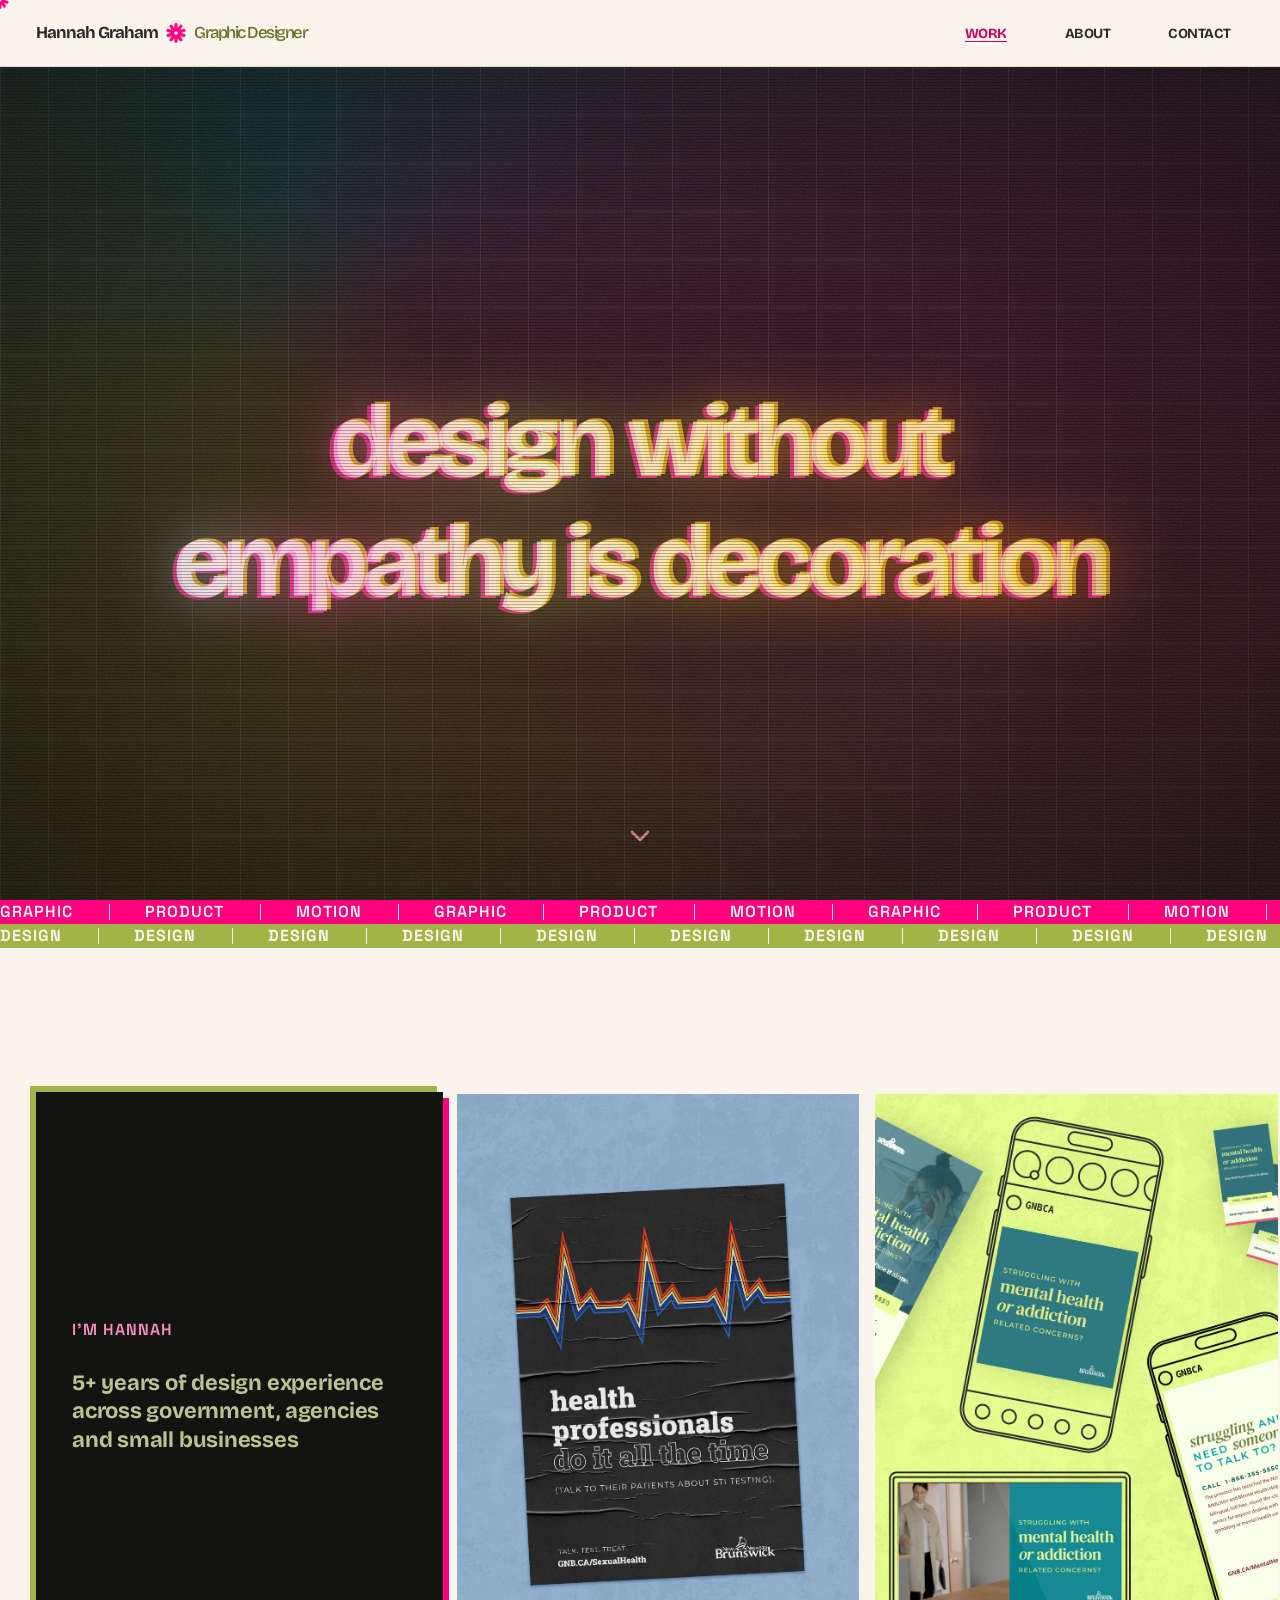
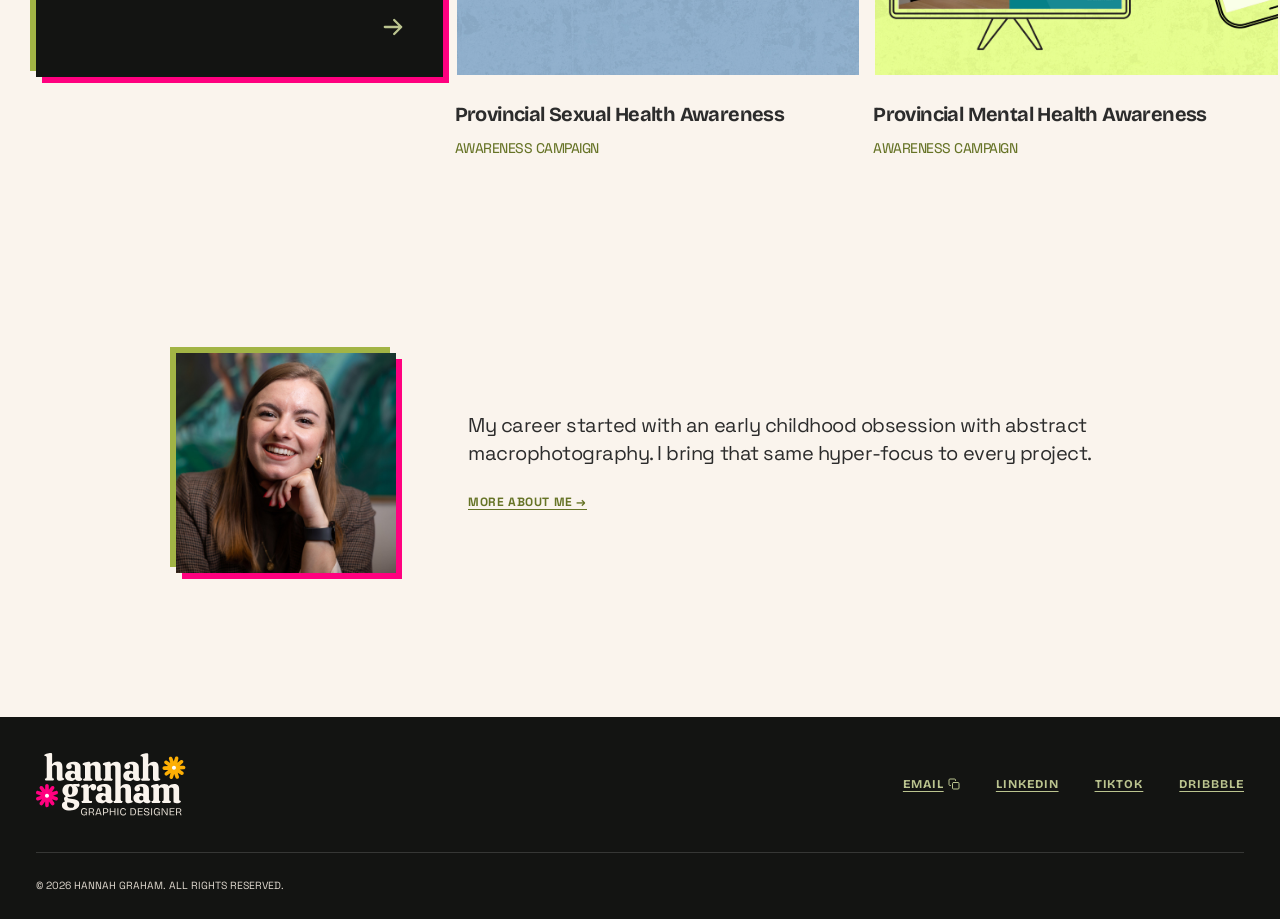
==== index.html @ 7c79a8e1 "Hero glow hover boost, holographic hero texture, About stat grid fills viewport Home hero heading gl" ====
<!DOCTYPE html>
<html lang="en">
<head>
  <meta charset="UTF-8">
  <meta name="viewport" content="width=device-width, initial-scale=1.0">

  <title>Hannah Graham | Graphic Designer</title>
  <meta name="description" content="Graphic designer with 5+ years of experience in government, agency, and small business work, now branching into UI/UX and product design.">

  <meta property="og:title" content="Hannah Graham | Graphic Designer">
  <meta property="og:description" content="Graphic designer with 5+ years of experience in government, agency, and small business work, now branching into UI/UX and product design.">
  <meta property="og:type" content="website">
  <meta property="og:image" content="/assets/global/socialsharing.jpg">
  <meta property="og:url" content="https://hannahgraham.ca/index.html">

  <link rel="icon" href="/assets/global/favicon-colour.png" media="(prefers-color-scheme: light)">
  <link rel="icon" href="/assets/global/favicon-white.png" media="(prefers-color-scheme: dark)">
  <link rel="apple-touch-icon" href="/assets/global/apple-touch-icon.png">

  <link rel="preconnect" href="https://fonts.googleapis.com">
  <link rel="preconnect" href="https://fonts.gstatic.com" crossorigin>
  <link href="https://fonts.googleapis.com/css2?family=Bricolage+Grotesque:opsz,wght@12..96,200..800&family=Space+Grotesk:wght@300..700&display=swap" rel="stylesheet">

  <link rel="stylesheet" href="/css/style.css?v=167">

  <!-- Google tag (gtag.js) -->
  <script async src="https://www.googletagmanager.com/gtag/js?id=G-DXP7KQ58ZQ"></script>
  <script>
    window.dataLayer = window.dataLayer || [];
    function gtag(){dataLayer.push(arguments);}
    gtag('js', new Date());
    gtag('config', 'G-DXP7KQ58ZQ');
  </script>
</head>
<body>

  <a class="skip-link" href="#main-content">Skip to content</a>

  <!-- Custom cursor -->
  <div id="cursor-flower" aria-hidden="true">
    <img src="/assets/global/flower-pink.svg" alt="">
  </div>
  <div id="cursor-context" aria-hidden="true"><span id="cursor-context__inner"></span></div>

  <!-- Header -->
  <header class="site-header">
    <div class="site-header__inner container">
      <a class="site-header__brand" href="/index.html">
        <strong>Hannah Graham</strong>
        <img src="/assets/global/flower-pink.svg" alt="" class="site-header__flower">
        <span>Graphic Designer</span>
      </a>

      <nav class="site-nav" aria-label="Primary">
        <ul class="site-nav__links">
          <li><a href="/index.html" class="is-current">Work</a></li>
          <li><a href="/pages/about.html">About</a></li>
          <li><a href="/pages/about.html#contact">Contact</a></li>
        </ul>
      </nav>

      <button class="hamburger" aria-label="Open menu" aria-expanded="false" aria-controls="mobile-nav">
        <img src="/assets/global/burger.svg" alt="">
      </button>
    </div>
  </header>

  <!-- Mobile nav -->
  <div id="mobile-nav" class="mobile-nav" aria-hidden="true">
    <div class="mobile-nav__backdrop"></div>
    <div class="mobile-nav__panel">
      <button class="mobile-nav__close" aria-label="Close menu">&times;</button>

      <div class="mobile-nav__brand">
        <a href="/index.html"><img src="/assets/global/logo-colour.svg" alt="Hannah Graham — Graphic Designer"></a>
      </div>

      <ul class="mobile-nav__links-top">
        <li><a href="/index.html" class="is-current">Work</a></li>
        <li><a href="/pages/about.html">About</a></li>
        <li><a href="/pages/about.html#contact">Contact</a></li>
      </ul>

      <ul class="mobile-nav__links-bottom">
        <li><button data-copy-email data-cursor-label="Copy email">Copy Email<svg class="icon-copy" viewBox="0 0 24 24" fill="none" stroke="currentColor" stroke-width="2" stroke-linecap="round" stroke-linejoin="round" aria-hidden="true"><rect x="9" y="9" width="13" height="13" rx="2"></rect><path d="M5 15H4a2 2 0 0 1-2-2V4a2 2 0 0 1 2-2h9a2 2 0 0 1 2 2v1"></path></svg></button></li>
        <li><a href="https://www.linkedin.com/in/hannahgraham-one/" target="_blank" rel="noopener">LinkedIn &rarr;</a></li>
        <li><a href="https://dribbble.com/hannahgraham" target="_blank" rel="noopener">Dribbble &rarr;</a></li>
      </ul>
    </div>
  </div>

  <main id="main-content">

    <!-- Hero -->
    <section class="home-hero bg-graph">
      <h1 class="home-hero__heading">
        <span class="home-hero__heading-text">design <br class="home-hero__break">without<br>empathy is <br class="home-hero__break">decoration</span>
        <span class="home-hero__heading-glow" aria-hidden="true">design <br class="home-hero__break">without<br>empathy is <br class="home-hero__break">decoration</span>
        <span class="home-hero__heading-glitch home-hero__heading-glitch--pink" aria-hidden="true">design <br class="home-hero__break">without<br>empathy is <br class="home-hero__break">decoration</span>
        <span class="home-hero__heading-glitch home-hero__heading-glitch--yellow" aria-hidden="true">design <br class="home-hero__break">without<br>empathy is <br class="home-hero__break">decoration</span>
      </h1>
      <span class="home-hero__scroll-cue" aria-hidden="true">
        <svg viewBox="0 0 24 24" fill="none" stroke="currentColor" stroke-width="2" stroke-linecap="round" stroke-linejoin="round"><path d="M6 9l6 6 6-6"></path></svg>
      </span>
      <div class="home-hero__scanlines" aria-hidden="true"></div>
    </section>

    <!-- Discipline marquee — JS duplicates each of these one-set tracks
         enough times to guarantee no gap at the loop point regardless of
         viewport width, see main.js. Two rows, opposite scroll direction:
         the top row cycles the other disciplines, the bottom row is a
         single repeating "Design" (bold), per feedback. -->
    <div class="marquee" aria-hidden="true">
      <div class="marquee__track">
        <span>Graphic</span><span>Product</span><span>Motion</span>
      </div>
    </div>
    <div class="marquee marquee--reverse marquee--bold" aria-hidden="true">
      <div class="marquee__track">
        <span>Design</span>
      </div>
    </div>

    <!-- Featured work -->
    <section class="project-scroller" aria-label="Featured work">
      <div class="project-scroller__track">
        <a class="intro-card" href="/pages/about.html" data-cursor-label="More about me">
          <div class="intro-card__top">
            <p class="intro-card__eyebrow">I&rsquo;m Hannah</p>
            <p class="intro-card__text">5+ years of design experience across government, agencies and small businesses</p>
          </div>
          <span class="intro-card__arrow" aria-hidden="true">
            <svg viewBox="0 0 24 24" fill="none" stroke="currentColor" stroke-width="2" stroke-linecap="round" stroke-linejoin="round"><path d="M5 12h14M13 6l6 6-6 6"></path></svg>
          </span>
        </a>

        <a class="project-card" href="/pages/sexual-health-campaign.html" data-cursor-label="View project">
          <img src="/assets/sexual-health-campaign/cover.jpg" alt="A weathered black poster reading 'health professionals do it all the time' with a heartbeat line graphic, on a blue background.">
          <div class="project-card__caption">
            <h3><span class="project-card__title--long">Provincial Sexual Health Awareness</span><span class="project-card__title--short">Sexual Health Awareness</span></h3>
            <p><span class="project-card__title--long">Awareness Campaign</span><span class="project-card__title--short">Campaign</span></p>
          </div>
        </a>

        <a class="project-card" href="/pages/mental-health-campaign.html" data-cursor-label="View project">
          <img src="/assets/mental-health-campaign/general.jpg" alt="Flat lay of the campaign's printed handouts, pamphlet and phone mockups on a bright green background.">
          <div class="project-card__caption">
            <h3><span class="project-card__title--long">Provincial Mental Health Awareness</span><span class="project-card__title--short">Mental Health Awareness</span></h3>
            <p><span class="project-card__title--long">Awareness Campaign</span><span class="project-card__title--short">Campaign</span></p>
          </div>
        </a>

        <a class="project-card" href="/pages/myhealthnb-launch.html" data-cursor-label="View project">
          <img src="/assets/myhealthnb-launch/tv-launch1.jpg" alt="TV mockup of the MyHealthNB launch film reading 'Putting health care in your hands', on a teal background.">
          <div class="project-card__caption">
            <h3>MyHealthNB Launch</h3>
            <p>Launch Campaign</p>
          </div>
        </a>

        <a class="project-card" href="/pages/breastfeeding-guide.html" data-cursor-label="View project">
          <img src="/assets/breastfeeding-guide/guide-cover.jpg" alt="Cover of the redesigned breastfeeding guide booklet on a light blue background.">
          <div class="project-card__caption">
            <h3>Breastfeeding Guide</h3>
            <p>Editorial</p>
          </div>
        </a>
      </div>
    </section>

    <!-- About teaser -->
    <section class="home-about-teaser">
      <div class="home-about-teaser__photo">
        <img src="/assets/headshot1.jpg" alt="Headshot of the designer, Hannah Graham. She is laughing, resting her chin on her hand, against a blurred green painted background.">
      </div>
      <div class="home-about-teaser__copy">
        <p>My career started with an early childhood obsession with abstract macrophotography. I bring that same hyper-focus to every project.</p>
        <a class="link-btn" href="/pages/about.html" data-cursor-label="Go to About">More about me &rarr;</a>
      </div>
    </section>

  </main>

  <!-- Footer -->
  <footer class="site-footer bg-graph">
    <div class="site-footer__top container">
      <a href="/index.html"><img class="site-footer__logo" src="/assets/global/logo-light.svg" alt="Hannah Graham — Graphic Designer"></a>
      <div class="site-footer__links">
        <button data-copy-email data-cursor-label="Copy email">Email<svg class="icon-copy" viewBox="0 0 24 24" fill="none" stroke="currentColor" stroke-width="2" stroke-linecap="round" stroke-linejoin="round" aria-hidden="true"><rect x="9" y="9" width="13" height="13" rx="2"></rect><path d="M5 15H4a2 2 0 0 1-2-2V4a2 2 0 0 1 2-2h9a2 2 0 0 1 2 2v1"></path></svg></button>
        <a href="https://www.linkedin.com/in/hannahgraham-one/" target="_blank" rel="noopener" data-cursor-label="Open link">LinkedIn</a>
        <a href="https://www.tiktok.com/@hannah.design" target="_blank" rel="noopener" data-cursor-label="Open link">TikTok</a>
        <a href="https://dribbble.com/hannahgraham" target="_blank" rel="noopener" data-cursor-label="Open link">Dribbble</a>
      </div>
    </div>
    <p class="site-footer__copy container">&copy; 2026 Hannah Graham. All Rights Reserved.</p>
  </footer>

  <!-- Lightbox — shared across all photo/carousel triggers -->
  <div id="lightbox" role="dialog" aria-modal="true" aria-label="Image preview" aria-hidden="true">
    <button id="lightbox__prev" aria-label="Previous image" hidden>
      <svg viewBox="0 0 24 24" fill="none" stroke="currentColor" stroke-width="2" stroke-linecap="round" stroke-linejoin="round" aria-hidden="true"><path d="M15 18l-6-6 6-6"></path></svg>
    </button>
    <button id="lightbox__close" aria-label="Close">&times;</button>
    <button id="lightbox__next" aria-label="Next image" hidden>
      <svg viewBox="0 0 24 24" fill="none" stroke="currentColor" stroke-width="2" stroke-linecap="round" stroke-linejoin="round" aria-hidden="true"><path d="M9 18l6-6-6-6"></path></svg>
    </button>
    <img id="lightbox__img" src="" alt="">
  </div>

  <script src="/js/main.js?v=27"></script>
</body>
</html>
---- css/style.css ----
/* ============================================================
   Hannah Graham Portfolio — Main Stylesheet
   Shared across all pages (index.html, /pages/*.html)

   Contents
   1.  TOKENS — colour, type, spacing
   2.  RESET & BASE
   3.  "THE GRAPH" — shared grid-pattern background
   4.  CUSTOM CURSOR — flower + context pop-up
   5.  BUTTONS
   6.  HEADER / NAVIGATION
   7.  FOOTER
   8.  ABOUT PAGE
   9.  PROJECT PAGE TEMPLATE
   10. LIGHTBOX
   11. HOME PAGE
   12. RESPONSIVE — mobile-first tablet/desktop overrides for everything
       above (cross-component; some components keep their own @media
       blocks colocated with their base rules instead — see 12's own
       intro comment for which is which)
   ============================================================ */

/* =====================================================
   1. TOKENS — colour, type, spacing
   ===================================================== */

:root {
  /* Primary */
  --color-green:        #A2B445;
  --color-green-light:  #BBC48F;
  --color-green-dark:   #667326;

  /* Secondary */
  --color-pink:         #FF007F;
  --color-pink-light:   #FD8EBD;
  --color-pink-dark:    #C90064;

  /* Tertiary */
  --color-yellow:       #FDAF04;
  --color-yellow-light: #E6C374;
  --color-blue:         #B5DFED;

  /* Neutral */
  --color-cream:  #FAF4ED;
  --color-sand:   #E0D9CF;
  --color-forest: #3F4D33;
  --color-dark:   #2C2C2C;
  --color-grid:   #131412; /* base for "the graph" pattern, see section 3 */

  /* Type */
  --font-heading: 'Bricolage Grotesque', sans-serif;
  --font-body:    'Space Grotesk', sans-serif;

  /* Spacing — 12px base unit, per STYLE.md. Defined in rem (not px) so
     spacing scales along with the user's root font-size/browser zoom,
     same reasoning as the rem-based type scale below. */
  --space-1:  0.75rem; /* 12px */
  --space-2:  1.5rem;  /* 24px */
  --space-3:  2.25rem; /* 36px */
  --space-4:  3rem;    /* 48px */
  --space-5:  3.75rem; /* 60px */
  --space-6:  4.5rem;  /* 72px */
  --space-7:  5.25rem; /* 84px */
  --space-8:  6rem;    /* 96px */
  --space-9:  6.75rem; /* 108px */
  --space-10: 7.5rem;  /* 120px */
  --space-11: 8.25rem; /* 132px */
  --space-12: 9rem;    /* 144px — extends past STYLE.md's documented 12-132px scale, added per explicit feedback */

  --max-width: 1200px; /* body content — reverted from 1500px per feedback (that value now only applies to header/footer, see --max-width-wide) */
  --max-width-wide: 1500px; /* header/footer only — see .site-header__inner/.site-footer__top/.site-footer__copy overrides below .container */
}

/* Single source of truth for horizontal alignment. Every section wraps its
   content in exactly ONE element with this class — never split max-width
   and padding across an outer/inner pair, or sections drift out of sync
   with each other at wide viewports. */
.container {
  max-width: var(--max-width);
  margin: 0 auto;
  padding-left: var(--space-2); /* 24px on mobile, per feedback — was 36px. Restored to 36px at tablet+ */
  padding-right: var(--space-2);
}
/* Header/footer opt into the wider cap — everything else using
   .container (body content sections) stays at the narrower default
   above, per feedback splitting the two. */
.site-header__inner,
.site-footer__top,
.site-footer__copy {
  max-width: var(--max-width-wide);
}

/* =====================================================
   2. RESET & BASE
   ===================================================== */

*, *::before, *::after {
  box-sizing: border-box;
  margin: 0;
  padding: 0;
}

html {
  scroll-behavior: smooth;
}

body {
  font-family: var(--font-body);
  background-color: var(--color-cream);
  color: var(--color-dark);
  cursor: none; /* replaced by custom cursor, see section 4 */
  overflow-x: hidden;
  line-height: 1.875; /* Body tier: 30px / 16px, per STYLE.md */
  letter-spacing: -0.03em; /* Body tier: -3%, per STYLE.md */
}

@media (hover: none) {
  /* Touch devices have no real pointer — restore the native cursor/tap targets */
  body { cursor: auto; }
}

a { text-decoration: none; color: inherit; }
img { display: block; max-width: 100%; }
ul { list-style: none; }
button { font: inherit; color: inherit; background: none; border: none; cursor: none; }

h1, h2, h3, h4 { font-family: var(--font-heading); font-weight: 700; line-height: 1.1; }

::selection {
  background-color: rgba(253, 142, 189, 0.3); /* --color-pink-light @ 30%, per STYLE.md — was 100%, made pink text illegible */
  color: var(--color-pink); /* regular pink, per feedback — reverted from the pink-dark pass applied to other light-background text elsewhere on the site */
}

/* Visible focus state for keyboard users — required regardless of the
   custom cursor hiding the native pointer (WCAG 2.1 AA) */
a:focus-visible,
button:focus-visible,
[tabindex]:focus-visible {
  outline: 2px solid var(--color-pink);
  outline-offset: 2px; /* per STYLE.md */
  border-radius: 2px;
}

/* Skip-to-content link — invisible until keyboard-focused, lets keyboard
   users jump past the repeated header/nav straight to <main> instead of
   tabbing through it on every page. */
.skip-link {
  position: absolute;
  top: var(--space-1);
  left: var(--space-1);
  z-index: 1000;
  padding: var(--space-1) var(--space-2);
  background: var(--color-dark);
  color: var(--color-cream);
  font-family: var(--font-body);
  font-size: 0.875rem;
  text-decoration: underline;
  transform: translateY(-150%);
  transition: transform 200ms ease-in-out;
}
.skip-link:focus {
  transform: translateY(0);
}

/* =====================================================
   3. "THE GRAPH" — shared grid-pattern background
   0.5px white stroke, 30px cells, 10% opacity, on --color-grid
   Used behind: hero, footer, About stat section
   ===================================================== */

.bg-graph {
  background-color: var(--color-grid);
  background-image:
    linear-gradient(rgba(255, 255, 255, 0.10) 0.5px, transparent 0.5px),
    linear-gradient(90deg, rgba(255, 255, 255, 0.10) 0.5px, transparent 0.5px);
  background-size: 30px 30px;
  color: var(--color-cream);
}

/* Primary background gradient. Rebuilt using a conic-gradient (per
   assets/css/style.css's .hero__headline, an earlier draft's smooth
   multi-color sweep) instead of layered radial ellipses — a conic
   gradient transitions continuously through every color stop by
   construction, which is what "blended/merging" actually needs; getting
   that from separate blurred blobs meant constant fighting over overlap
   and paint order. The layers live on a ::before (not directly on
   .bg-gradient-primary) so opacity/blur only affect the gradient, not
   the heading text sitting on top of it. */
.bg-gradient-primary {
  position: relative;
  background: var(--color-cream);
  overflow: hidden;
}
/* Two concerns were tangled onto one element before and that's what
   caused the hard line to come back at narrower widths: (1) the
   conic-gradient needs a FIXED height to keep its color-wheel geometry
   (and therefore which colors are visible) consistent across breakpoints
   — .about-hero's real height swings from ~133px (tablet) to ~262px
   (desktop), and conic angles are computed against whatever box they're
   painted on. But (2) the fade-to-transparent MASK has to complete
   before the box's real, breakpoint-correct edge, or overflow:hidden
   clips it mid-fade — a hard line. One fixed-height element can't
   satisfy both at once (at tablet/mobile widths the fixed height is
   taller than the real box, so the mask — sized against that same fixed
   height — hadn't finished fading by the time the real, shorter box
   clipped it). Splitting them across two elements fixes this: this
   outer .hero-gradient-layer div is sized to the REAL box (inset:0) and
   owns the mask + overflow:hidden, so the mask always completes exactly
   at the real edge, whatever that is at any given breakpoint. */
.hero-gradient-layer {
  position: absolute;
  inset: 0;
  overflow: hidden;
  opacity: 0.55;
  mask-image: radial-gradient(ellipse 70% 100% at 50% 0%, black 0%, black 50%, transparent 95%);
  -webkit-mask-image: radial-gradient(ellipse 70% 100% at 50% 0%, black 0%, black 50%, transparent 95%);
  pointer-events: none;
}
/* The inner layer owns the FIXED-height conic-gradient + blur — this is
   what keeps the color-wheel geometry (and therefore which colors show)
   consistent across breakpoints, cropped by the outer layer's
   overflow:hidden+mask above rather than needing to manage its own
   fade-out. */
.hero-gradient-layer::before {
  content: '';
  position: absolute;
  left: 0;
  right: 0;
  top: 0;
  height: clamp(220px, 20vw, 320px);
  /* Blur in vw (clamp()'d) so it scales with viewport size — a fixed px
     blur is proportionally much softer on a big screen than a small one,
     since the hero box scales with the viewport but a fixed radius
     doesn't (this was the bug behind "only visible on the big screen"). */
  filter: blur(clamp(90px, 9vw, 160px));
  /* Center sits at the top edge, so only the bottom half of the wheel is
     ever visible — but with the center at the TOP, increasing angle
     sweeps RIGHT→DOWN→LEFT (90deg=right, 180deg=bottom, 270deg=left), so
     "increasing angle" is actually right-to-left on screen. Stops below
     are written in the order the LEFT-EDGE-to-RIGHT-EDGE sweep needs,
     i.e. decreasing angle from 270deg down to 90deg: cyan (small) → pink
     (largest) → white/sand → yellow → green (small). Cyan isn't at the
     very left edge (270deg itself is green, cyan peaks at 258deg) —
     bookending an edge with cyan reads heavier/cooler; a small green
     edge instead keeps the light/airy feel. */
  background: conic-gradient(from 0deg at 50% 0%,
    #A2B445 90deg,
    #A2B445 100deg,
    #FDAF04 110deg,
    #FDAF04 125deg,
    #E0D9CF 140deg,
    #FF007F 150deg,
    #FF007F 235deg,
    #00E5FF 255deg,
    #00E5FF 265deg,
    #A2B445 270deg,
    #A2B445 290deg,
    #A2B445 360deg
  );
}
/* Light/cream tint over the whole gradient to mute/harmonize it — tried
   as an alternative to just lowering the gradient's own opacity, which
   risks re-flattening it toward invisible the way an earlier pass
   already did once. This keeps every color's relative position/
   visibility intact and instead lightens the whole palette as a group.
   Lives on .bg-gradient-primary directly (not inside .hero-gradient-layer)
   so it's a plain flat tint across the whole section, unaffected by the
   gradient layer's own opacity/mask. */
.bg-gradient-primary::after {
  content: '';
  position: absolute;
  inset: 0;
  background: var(--color-cream);
  opacity: 0.5;
  pointer-events: none;
}
.about-hero__heading {
  position: relative;
  z-index: 1;
}

/* =====================================================
   4. CUSTOM CURSOR — flower + context pop-up
   ===================================================== */

#cursor-flower {
  position: fixed;
  top: 0;
  left: 0;
  width: 18px; /* per STYLE.md */
  height: 18px;
  pointer-events: none;
  z-index: 9999;
  transform: translate(-50%, -50%);
  transition: width 0.15s ease, height 0.15s ease, opacity 0.15s ease;
}

#cursor-flower img {
  width: 100%;
  height: 100%;
  display: block;
  transition: transform 0.25s ease;
}

body.is-pressing #cursor-flower {
  width: 12px; /* per STYLE.md */
  height: 12px;
  opacity: 0.6;
}

/* Context pop-up: appears when hovering anything with [data-cursor-label].
   Position and entrance-animation are split across two elements on
   purpose — #cursor-context (outer) only ever gets a `translate` set by
   JS on every mousemove, with NO transition/animation of any kind, so it
   cannot ever visibly travel/slide to catch up with the cursor. The pop
   entrance lives entirely on the inner span, which has no position of
   its own — that way the two can never interfere with each other. */
#cursor-context {
  position: fixed;
  top: 0;
  left: 0;
  z-index: 9998;
  pointer-events: none;
  opacity: 0; /* instant show/hide, not transitioned */
}
#cursor-context.is-visible {
  opacity: 1;
}

#cursor-context__inner {
  display: block;
  max-width: 230px;
  width: max-content;
  background: var(--color-dark);
  color: var(--color-cream);
  font-family: var(--font-body);
  font-size: 0.7rem;
  font-weight: 700;
  letter-spacing: 0.04em;
  line-height: 1.3;
  padding: 0.5rem 0.8rem;
  border-radius: 12px;
  box-shadow:
    -3px -3px 0 0 rgba(162, 180, 69, 0.9),
     3px  3px 0 0 rgba(255, 0, 127, 0.9);
  transform-origin: center;
  scale: 0.7; /* pops out from the center on show */
  transition: scale 0.12s ease-out;
}
#cursor-context.is-visible #cursor-context__inner {
  scale: 1;
}

/* Custom text-highlight effect (used inline within copy, e.g. hero headline) */
.text-highlight {
  background-color: rgba(253, 142, 189, 0.3); /* --color-pink-light @ 30% */
  color: var(--color-pink); /* regular pink, per feedback — reverted from the pink-dark pass applied to other light-background text elsewhere on the site */
  padding: 0 0.15em;
}

/* =====================================================
   5. BUTTONS
   ===================================================== */

.btn {
  font-family: var(--font-body);
  font-weight: 500; /* Medium, per STYLE.md */
  font-size: 0.75rem; /* 12px — lowered to match .link-btn, per feedback; STYLE.md still says 16px, hold off updating until confirmed */
  letter-spacing: 0.05em; /* 5%, per STYLE.md */
  text-align: center;
  text-transform: uppercase;
  padding: var(--space-1) var(--space-3); /* 12px vertical / 36px horizontal, per STYLE.md */
  border: 1.5px solid; /* weight 1.5, per STYLE.md */
  border-radius: 0;
  display: inline-flex;
  align-items: center;
  justify-content: center;
  gap: 0.5em;
  cursor: none;
  user-select: none;
  transition: background 0.18s ease, color 0.18s ease, border-color 0.18s ease, box-shadow 0.18s ease;
}

/* Icon indicating what the button/link does — every button/link except
   header nav gets one, on the right/trailing side, per feedback. Sized
   in em so it tracks whatever text size it's placed next to (16px in a
   .btn, smaller in footer/mobile-nav links). */
.icon-copy {
  width: 1em;
  height: 1em;
  flex-shrink: 0;
  display: inline-block; /* atomic inline, so ancestor underlines (footer/mobile-nav links) don't draw across it */
}
/* Footer/mobile-nav links aren't flex (they rely on text-decoration:underline,
   which flex would break), so the icon needs manual spacing instead of a
   flex gap. */
.site-footer__links .icon-copy,
.mobile-nav__links-bottom .icon-copy {
  margin-left: 0.35em;
  vertical-align: -0.15em;
}

/* Per STYLE.md: default is outline-only (no fill), hover/clicked both fill
   solid green-light — a previous pass had this filled by default, citing
   a since-superseded reference image; STYLE.md is the current source of
   truth for this variant. */
.btn--green {
  border-color: var(--color-green-light); /* per STYLE.md */
  color: var(--color-forest);
  background: transparent;
}
.btn--green:hover {
  background: var(--color-green-light);
  border-color: var(--color-cream);
  color: var(--color-dark);
  box-shadow: 5px 5px 0 0 var(--color-green);
}
.btn--green:active {
  background: var(--color-green-light);
  border-color: var(--color-green);
  box-shadow: none;
}

/* "Light" variant for use on dark/olive backgrounds (e.g. CTA bars) —
   not in STYLE.md. Default state is its own (cream border/text, since
   .btn--green's forest/green-light default is nearly invisible on this
   dark bg — measured ~1.7:1 contrast), but hover/clicked match
   .btn--green exactly, per feedback. */
.btn--light {
  border-color: var(--color-green); /* per feedback */
  color: var(--color-cream);
  background: transparent;
}
.btn--light:hover {
  background: var(--color-green-light);
  border-color: var(--color-cream);
  color: var(--color-dark);
  box-shadow: 5px 5px 0 0 var(--color-green);
}
.btn--light:active {
  background: var(--color-green-light);
  border-color: var(--color-green);
  box-shadow: none;
}

/* Underlined link-style button, e.g. "MORE ABOUT ME →" / "DOWNLOAD RESUME →" */
.link-btn {
  font-family: var(--font-body);
  font-weight: 700;
  font-size: 0.75rem;
  letter-spacing: 0.05em; /* was 0.06em — matched to .btn's 5%, per feedback */
  text-transform: uppercase;
  color: var(--color-green-dark);
  text-decoration: underline;
  text-underline-offset: 3px;
  cursor: none;
}
/* default -> brighter -> darkest, per the "link button" reference image */
.link-btn:hover { color: var(--color-green); }
.link-btn:active { color: var(--color-forest); }

.link-btn--light {
  color: var(--color-cream);
}
.link-btn--light:hover { color: var(--color-sand); }
.link-btn--light:active { color: var(--color-yellow-light); }

/* --- 404 page: reuses .project-hero/.bg-gradient-primary as-is (same
   full-viewport-minus-header sizing, same left-aligned layout as every
   project page hero) so the footer lands exactly at the bottom of the
   first viewport with no page content after it, and only needs its own
   CTA spacing. --- */
.not-found__cta {
  display: inline-block;
  margin-top: var(--space-3);
}

/* =====================================================
   6. HEADER / NAVIGATION
   ===================================================== */

.site-header {
  position: sticky;
  top: 0;
  z-index: 100;
  background: var(--color-cream);
  border-bottom: 1px solid var(--color-sand);
}

.site-header__inner {
  display: flex;
  align-items: center;
  justify-content: space-between;
  padding-top: var(--space-2); /* equal padding on all 4 sides, matching the side margin at each breakpoint */
  padding-bottom: var(--space-2);
}

/* Mobile: icon forms its own column, vertically centered against the
   stacked name+tagline column beside it. Desktop reverts to a single
   inline row (natural DOM order) — see the 1024px override below. */
.site-header__brand {
  display: grid;
  grid-template-columns: auto 1fr;
  column-gap: 0.5rem;
}
.site-header__brand strong,
.site-header__brand span {
  font-family: var(--font-heading);
  font-size: 1.05rem;
  line-height: 1.1; /* was inheriting body's 1.875 — caused a big gap between the wrapped name/tagline rows on mobile */
  grid-column: 2;
}
.site-header__brand strong {
  grid-row: 1;
  font-weight: 700;
  letter-spacing: -0.0595em; /* -1px at 1.05rem, expressed as em so it scales with the element's own size */
  color: var(--color-dark);
}
.site-header__brand span {
  grid-row: 2;
  font-weight: 500;
  letter-spacing: -0.0893em; /* -1.5px at 1.05rem */
  color: var(--color-green-dark);
}
.site-header__flower {
  width: 20px;
  height: 20px;
  grid-column: 1;
  grid-row: 1 / 3;
  align-self: center;
}

.site-nav__links {
  display: flex;
  gap: 2rem;
}

.site-nav__links a {
  font-family: var(--font-heading);
  font-weight: 700;
  font-size: 0.875rem; /* 14px, per STYLE.md (confirmed smaller than the original 16px reference) */
  letter-spacing: -0.0357em; /* -0.5px at 14px */
  text-transform: uppercase;
  color: var(--color-dark);
  padding: 6px 12px; /* per STYLE.md Nav Links: 12px horizontal / 6px vertical */
  border-radius: 0; /* squared off, per STYLE.md Nav Links */
  border: 1px solid transparent;
  transition: border-color 0.18s ease, background 0.18s ease, color 0.18s ease;
}

.site-nav__links a:hover {
  border-color: var(--color-green); /* per feedback — no fill on hover, stroke is green not green-dark */
}

.site-nav__links a:active {
  background: rgba(162, 180, 69, 0.3); /* --color-green @ 30%, per reference */
  border-color: var(--color-green-dark);
}

.site-nav__links a.is-current {
  color: var(--color-pink-dark); /* dark variant on the light header background, per feedback */
  text-decoration: underline;
  text-underline-offset: 3px;
  border-color: transparent;
}

.hamburger {
  display: none;
  width: 44px;
  height: 44px;
  align-items: center;
  justify-content: center;
}
.hamburger img { width: 100%; height: 100%; }

/* --- Mobile nav panel --- */
.mobile-nav {
  position: fixed;
  inset: 0;
  z-index: 200;
  visibility: hidden;
  /* Without this, visibility:hidden applies instantly when .is-open is
     removed, hiding the panel before its slide-out transform transition
     ever gets to play — looked like a snap-closed instead of a slide
     back out. Delaying the hide by the same 0.3s as the panel's own
     transition lets the slide finish first; .is-open below zeroes the
     delay so opening still shows instantly. */
  transition: visibility 0s linear 0.3s;
}

.mobile-nav__backdrop {
  position: absolute;
  inset: 0;
  background: rgba(44, 44, 44, 0.2); /* --color-dark @ 20% */
  backdrop-filter: blur(6px);
  opacity: 0;
  transition: opacity 0.25s ease;
}

.mobile-nav__panel {
  position: absolute;
  top: 0;
  right: 0;
  height: 100%;
  width: min(68vw, 360px); /* was 85vw — reference image is 264px of a 390px frame, ~68% */
  background: var(--color-cream);
  padding: var(--space-3) var(--space-2);
  display: flex;
  flex-direction: column;
  transform: translateX(100%);
  transition: transform 0.3s ease;
}

.mobile-nav.is-open {
  visibility: visible;
  transition-delay: 0s; /* show instantly when opening — only closing delays */
}
.mobile-nav.is-open .mobile-nav__backdrop { opacity: 1; }
.mobile-nav.is-open .mobile-nav__panel { transform: translateX(0); }

.mobile-nav__close {
  align-self: flex-end;
  font-size: 1.8rem;
  line-height: 1;
  width: 40px;
  height: 40px;
}

.mobile-nav__brand {
  margin: var(--space-3) 0 var(--space-5);
}
.mobile-nav__brand a {
  display: block;
  margin-left: auto; /* right-aligned with the nav links, per feedback */
  width: max-content;
}
.mobile-nav__brand img {
  width: 160px;
  height: auto;
}

/* All three groups (logo, top links, bottom links) share the same right
   edge. */
.mobile-nav__links-top {
  display: flex;
  flex-direction: column;
  align-items: flex-end;
  gap: var(--space-2);
  margin-bottom: auto;
}
.mobile-nav__links-top a {
  font-family: var(--font-heading);
  font-weight: 700;
  font-size: 0.85rem;
  letter-spacing: -0.0368em; /* -0.5px at 0.85rem */
  text-transform: uppercase;
  color: var(--color-dark);
  text-align: right;
}
.mobile-nav__links-top a.is-current { color: var(--color-pink-dark); } /* dark variant on the light mobile-nav panel, per feedback */

.mobile-nav__links-bottom {
  display: flex;
  flex-direction: column;
  align-items: flex-end;
  gap: var(--space-2);
  padding-top: var(--space-3);
}
.mobile-nav__links-bottom a,
.mobile-nav__links-bottom button {
  font-family: var(--font-heading);
  font-weight: 700;
  font-size: 0.85rem; /* was 0.75rem — matches .mobile-nav__links-top, confirmed same size in the reference */
  letter-spacing: -0.0368em; /* -0.5px at 0.85rem */
  text-transform: uppercase;
  color: var(--color-dark);
  text-align: right;
}

/* =====================================================
   7. FOOTER
   ===================================================== */

.site-footer {
  padding: var(--space-3) 0 var(--space-2);
}

.site-footer__top {
  display: flex;
  flex-direction: column;
  align-items: flex-start;
  gap: var(--space-3);
  padding-bottom: var(--space-3);
}

.site-footer__logo {
  width: 150px;
  height: auto;
}

.site-footer__links {
  display: flex;
  flex-direction: column;
  gap: 0.9rem;
}

.site-footer__links a,
.site-footer__links button {
  font-family: var(--font-heading); /* switched to Bricolage, per feedback */
  font-weight: 700;
  font-size: 0.75rem; /* 12px — smaller than header nav's 14px, per feedback */
  letter-spacing: 0.08em;
  text-transform: uppercase;
  color: var(--color-green-light);
  text-decoration: underline;
  text-underline-offset: 3px;
  text-align: left;
}
.site-footer__links a:hover,
.site-footer__links button:hover { color: var(--color-pink-light); }

.site-footer__copy {
  position: relative;
  padding-top: var(--space-2);
  font-size: 0.65rem; /* smaller than Labels tier on purpose — fine-print copyright line, quieter than any real content label */
  letter-spacing: 0; /* matches the Labels-tier convention (was its own one-off 0.08em) — the smaller size alone is enough to read as quieter, per feedback */
  text-transform: uppercase;
  color: var(--color-sand);
}
/* Border can't respect padding on its own box (it follows the border-box
   edge), so it's drawn on a pseudo-element inset by the same left/right
   padding as the .container class — otherwise the line runs wider than
   the text content above and below it. */
.site-footer__copy::before {
  content: '';
  position: absolute;
  top: 0;
  left: var(--space-2); /* matches .container's mobile padding — restored to var(--space-3) at tablet+ */
  right: var(--space-2);
  border-top: 1px solid rgba(255, 255, 255, 0.15);
}

@media (min-width: 769px) {
  .site-footer__top {
    flex-direction: row;
    align-items: flex-start;
    justify-content: space-between;
    flex-wrap: wrap;
  }
  .site-footer__links {
    flex-direction: row;
    gap: var(--space-3);
  }
}

/* =====================================================
   8. ABOUT PAGE
   ===================================================== */

/* --- 8a. Hero band ---
   Top: --space-12 (144px), per feedback — space before the "I design
   with purpose..." heading itself, between it and the sticky header.
   No bottom padding — .about-intro right below it now owns that gap via
   its own padding-top (project-page section-spacing standard: the
   entering element owns the gap, generally via padding-top), instead of
   splitting ownership between this section's bottom padding and the
   next one's top padding. */
.about-hero {
  padding: var(--space-12) 0 0;
}

.about-hero__heading {
  font-size: 2rem;
  line-height: 1.15;
  letter-spacing: -0.0417em; /* Hero tier: -3px at 72px, expressed as em so it scales down (not fixed-tight) at mobile sizes */
  color: var(--color-dark);
}

.about-hero__heading .is-pink { color: var(--color-pink-dark); } /* dark variant on the light hero background, per feedback */
.about-hero__heading .is-green { color: var(--color-green-dark); }
.about-hero__heading .hero-break { display: none; }
.project-hero-break { display: none; } /* shown at desktop only, see media query — mobile wraps naturally */

/* --- 8b. Welcome / intro ---
   Mobile: photo + heading share a row, paragraphs run full-width below.
   Tablet/desktop: photo spans both rows, heading+paragraphs together
   beside it (see the grid-template-areas overrides in the responsive
   section). */
.about-intro {
  max-width: var(--max-width);
  margin: 0 auto;
  /* Top: --space-4 (48px), matching project pages' "grouped-top" tier —
     this section is a continuation of the hero's personal-intro topic
     (same relationship as a project-hero flowing into its cover-trio),
     not a fresh topic break, so it uses the smaller grouped value rather
     than a full --space-12 break. Bottom: --space-12 via margin (not
     padding) below, since the section AFTER this one (.about-stats) has
     its own dark background — margin doesn't paint, so this owns the
     exit without tinting the gap the wrong color. */
  padding: var(--space-4) var(--space-2) 0;
  margin-bottom: var(--space-12);
  display: grid;
  grid-template-columns: 110px 1fr;
  grid-template-areas:
    "photo heading"
    "text  text";
  column-gap: var(--space-2);
  row-gap: var(--space-3);
  align-items: start;
}

.about-intro__photo {
  grid-area: photo;
  position: relative;
  box-shadow:
    -6px -6px 0 0 var(--color-green),
     6px  6px 0 0 var(--color-pink);
}
.about-intro__photo img { width: 100%; height: auto; display: block; }

.about-intro__heading {
  grid-area: heading;
  align-self: center;
  font-size: 1.625rem; /* H4 tier: 26px, per STYLE.md — confirmed against about-desktop.jpg, not H2 */
  letter-spacing: -0.0192em; /* -0.5px at 26px, expressed as em per STYLE.md's H4 row */
}
/* Forced break after "Welcome," — mobile/tablet only, where the heading
   column is narrow enough that it wraps anyway; desktop has room to stay
   on one line so the break is hidden there. */
.about-intro__heading br { display: inline; }

.about-intro__copy {
  grid-area: text;
}
.about-intro__copy p + p { margin-top: var(--space-2); }

/* --- 8c. Stat grid (dark, "the graph" background) --- */
.about-stats {
  /* Not part of the topic-break gap — .about-intro's own margin-bottom
     above already owns that (144px). This is purely this dark band's own
     internal breathing room around its content — doubled to --space-8
     (96px) per feedback, so no longer matching .stat-feature's --space-4
     elsewhere. */
  padding: var(--space-8) 0;
  /* Fills the viewport like the site's other full-bleed dark sections
     (.project-hero/.home-hero/etc.) — per feedback, this band should
     expand to fill the screen, not the .cta-bar directly below it,
     which stays content-hugging. Same header-height subtraction
     technique as those sections (93px below 769px, 81px 769–1023px,
     67px at 1024px+ — see the shared media-query tiers). min-height
     (not height) so it can still grow past one viewport if the stat
     cards' own content ever needs more room than that. flex+center
     keeps the grid vertically centered in the extra space instead of
     hugging the top with a dead gap below it. */
  min-height: calc(100vh - 93px);
  min-height: calc(100dvh - 93px);
  display: flex;
  align-items: center;
}

.about-stats__grid {
  display: grid;
  grid-template-columns: 1fr 1fr;
  /* Column gap doubled per feedback (my first pass doubled the wrong
     axis) — the gutter between the left/right cards, not the row gap.
     --space-6 (72px) = --space-3 (36px) doubled. */
  gap: var(--space-5) var(--space-6);
}

.stat-card {
  border-left: 3px solid var(--stat-color, var(--color-green));
  padding-left: var(--space-2);
}
.stat-card h3 {
  /* Heading uses the LIGHT variant of the accent; the border strip keeps
     the strong/saturated version. Blue has no light variant — same value
     for both. */
  color: var(--stat-heading, var(--color-green-light));
  font-size: 1.3rem; /* 20.8px, sized down to match .cta-bar__label ("Any questions?"), per feedback */
  letter-spacing: -0.024em; /* -0.5px at 20.8px */
  margin-bottom: 0.5rem;
}
.stat-card p { font-size: 0.9rem; line-height: 1.6; }

.stat-card--green  { --stat-color: var(--color-green);  --stat-heading: var(--color-green-light); }
.stat-card--pink   { --stat-color: var(--color-pink);   --stat-heading: var(--color-pink-light); }
.stat-card--yellow { --stat-color: var(--color-yellow); --stat-heading: var(--color-yellow-light); }
.stat-card--blue   { --stat-color: var(--color-blue);   --stat-heading: var(--color-blue); }

/* --- 8d. CTA bar --- */
.cta-bar {
  background: var(--color-green-dark);
  color: var(--color-cream);
}
/* Opt-in: the second CTA bar (before the footer) follows a light section
   (.about-contact) and owns its own entrance via margin-top, matching
   .project-cta's identical margin-top:var(--space-12) pattern — margin,
   not padding, since this section has its own distinct background and
   margin doesn't paint, so the true page-background shows through the
   gap. Opt-in (not the base rule) because the FIRST cta-bar follows the
   already-dark .about-stats — applying the same margin there would drop
   a light-page-background stripe between two dark sections, which has no
   established precedent on this site and needs a design call, not an
   assumption; left alone for now. */
.cta-bar--owns-entrance { margin-top: var(--space-12); }
.cta-bar__inner {
  padding-top: var(--space-3);
  padding-bottom: var(--space-3);
  display: flex;
  flex-direction: column;
  align-items: flex-start;
  gap: var(--space-2);
}
.cta-bar__label {
  font-family: var(--font-heading);
  font-size: 1.3rem;
  font-weight: 700;
}
.cta-bar__actions {
  display: flex;
  align-items: center;
  gap: var(--space-3);
}

/* --- 8e. Outside of working --- */
.fun-facts {
  max-width: var(--max-width);
  margin: 0 auto;
  /* Top: --space-12 (144px) true topic break from the CTA bar above —
     light section entering after a colored one, so it safely owns the
     gap via its own padding-top (the default case, no color-bleed risk).
     Bottom: 0 — .about-contact right after this owns THAT gap instead
     (both light, so ownership is arbitrary; keeping one consistent owner
     — "the entering element" — throughout this page rather than mixing). */
  padding: var(--space-12) var(--space-2) 0;
}

.fun-facts__heading {
  font-size: 2.5rem; /* H2 tier: 40px, per STYLE.md */
  letter-spacing: -0.02em; /* -0.8px at 40px, per STYLE.md's H2 row */
  margin-bottom: var(--space-3);
}

.fun-facts__grid {
  display: grid;
  grid-template-columns: repeat(3, 1fr);
  gap: var(--space-3);
  margin-bottom: var(--space-5);
}

.fun-fact {
  display: flex;
  gap: 0.9rem;
  align-items: center;
}
.fun-fact img { width: 32px; height: 32px; flex-shrink: 0; }
.fun-fact__label {
  font-size: 0.875rem; /* Labels tier: 14px, per STYLE.md */
  font-weight: 440;
  letter-spacing: 0;
  line-height: 1.2;
  text-transform: uppercase;
  color: var(--color-green-dark);
  margin-bottom: 0.2rem;
}
.fun-fact__answer {
  font-size: 0.875rem; /* Body SM tier: 14px, per STYLE.md — closest match, not a named scale row */
  font-weight: 400;
  line-height: 1.4;
}

/* Mosaic layout — matches the reference mockups exactly per breakpoint,
   not a generic masonry algorithm. Mobile/tablet: 3 columns, 3 rows.
   Desktop: 6 columns, 2 rows (paris and blossoms each span the full
   height of one column; storr spans 2 columns AND both rows, forming a
   square exactly 4 unit-cells big; muffins/jump and lumineers/cafe each
   split their own column into two stacked squares).
   Every unit cell is a true square (aspect-ratio on the whole grid, evenly
   split across equal-fr tracks) so spanning cells come out exactly 2:1
   (or 2:2 for storr) in their spanning direction. min-width/min-height: 0
   on the images is required — grid items default to min-height:auto, so a
   tall source photo would otherwise force its row taller than the square
   track instead of being cropped by object-fit, which was causing the
   distorted/cropped-looking cells. */
.photo-strip {
  display: grid;
  gap: 0; /* flush on mobile, per feedback — restored at tablet+ */
  aspect-ratio: 1 / 1;
  /* Flush to the screen edges on mobile — cancels the parent .fun-facts
     padding. Reset back to inset at tablet+ (see media query below). */
  margin-left: calc(-1 * var(--space-2));
  margin-right: calc(-1 * var(--space-2));
  grid-template-columns: repeat(3, 1fr);
  grid-template-rows: repeat(3, 1fr);
  grid-template-areas:
    "muffins   jump      blossoms"
    "storr     storr     cafe"
    "lumineers paris     paris";
}

.photo-strip img {
  width: 100%;
  height: 100%;
  min-width: 0;
  min-height: 0;
  object-fit: cover;
  overflow: hidden;
  cursor: none;
}

.photo-strip__paris     { grid-area: blossoms; } /* swapped with blossoms, per feedback */
.photo-strip__muffins   { grid-area: muffins; }
.photo-strip__jump      { grid-area: jump; }
.photo-strip__storr     { grid-area: storr; }
.photo-strip__lumineers { grid-area: lumineers; }
.photo-strip__cafe      { grid-area: cafe; }
.photo-strip__blossoms  { grid-area: paris; } /* swapped with paris, per feedback */

/* --- 8f. Contact section --- */
.about-contact {
  max-width: var(--max-width);
  margin: 0 auto;
  /* Top: --space-12 (144px) true topic break from .fun-facts above (both
     light, entering element owns via padding-top, per the page's
     consistent ownership rule). Bottom stays --space-5 — the CTA bar
     right after this owns ITS OWN entrance via margin-top (below), so
     this bottom value is just this section's own internal floor, not
     part of that gap. */
  padding: var(--space-12) var(--space-2) var(--space-5);
  min-height: 62vh; /* slightly reduced on mobile so this section + the CTA bar below both fit in one screen; restored to 70vh at tablet+ */
  display: flex;
  flex-direction: column;
  justify-content: center;
}
.about-contact__eyebrow {
  font-size: 1rem; /* Eyebrow tier: 16px, per STYLE.md */
  font-weight: 600; /* Eyebrow tier: Space Grotesk Semibold, per STYLE.md */
  letter-spacing: 0.0625em; /* +1px at 16px, per STYLE.md's Eyebrow row */
  text-transform: uppercase;
  color: var(--color-forest);
  margin-bottom: var(--space-2);
}
.about-contact__heading {
  font-size: clamp(2rem, 7vw, 4.5rem);
  line-height: 1.1;
  margin-bottom: var(--space-3);
}
.about-contact__heading .is-email,
.about-contact__heading .is-linkedin {
  cursor: none;
  text-decoration: underline;
  text-underline-offset: 4px;
  transition: opacity 0.18s ease;
}
.about-contact__heading .is-email:hover,
.about-contact__heading .is-linkedin:hover {
  opacity: 0.85; /* -15%, keeps the same hue instead of swapping to the lighter token (too washed out to read) */
}
.about-contact__heading .is-email { color: var(--color-pink-dark); } /* dark variant on the light page background, per feedback */
.about-contact__heading .is-linkedin { color: var(--color-green-dark); }
.about-contact > p:last-child { font-size: 1rem; } /* Body tier: 16px, per STYLE.md */

/* =====================================================
   9. PROJECT PAGE TEMPLATE
   Shared across all individual project pages (sexual-health-campaign,
   mental-health-campaign, myhealthnb-launch, breastfeeding-guide) — built
   once here on sexual-health-campaign.html, meant to be copy-and-fill for
   the rest per CLAUDE.md's "share a common template" instruction. Generic
   class names on purpose, not page-specific ones.
   ===================================================== */

/* --- 9a. Eyebrow (section label) ---
   Reused for the hero's category label and each body section's
   OVERVIEW/OUTCOME/APPROACH-style label. The icon variant prepends the
   same pink flower mark used elsewhere on the site (header brand, cursor)
   — per the reference, OVERVIEW/OUTCOME/APPROACH get the icon but REAL
   WORLD CONDITIONS doesn't, so it's an opt-in modifier, not the default. */
.project-eyebrow {
  font-size: 1rem; /* Eyebrow tier: 16px, per STYLE.md */
  font-weight: 600;
  /* Inheriting body's 1.875 line-height gave this a lot of invisible
     leading above/below the glyphs (30px line box around 16px text) —
     that's what read as "not flush" against an adjacent image's hard
     edge, even though the box itself was already top-aligned. */
  line-height: 1.2;
  letter-spacing: 0.0625em; /* +1px at 16px */
  text-transform: uppercase;
  color: var(--color-green-dark);
  display: flex;
  align-items: center;
  gap: 0.5rem;
  margin-bottom: var(--space-2);
}
.project-eyebrow--icon::before {
  content: '';
  width: 18px;
  height: 18px;
  flex-shrink: 0;
  background: url('/assets/global/flower-pink.svg') center / contain no-repeat;
}

/* --- 9b. Hero --- */
.project-hero {
  /* Fills the viewport (100dvh, falling back to 100vh) and centers its
     content vertically via flex — content stays left-aligned since flex
     only affects the cross-axis position of the block, not its own
     text-align. Padding stays symmetric (not the usual "next section
     owns the gap" pattern) because the generous whitespace above/below
     the centered content already comes from the vh-vs-content-height
     difference; padding here is just a floor for short/landscape
     viewports where content nearly fills the box.
     Subtracts the sticky header's real rendered height (93px below
     1024px, 67px at 1024px+ — see .vertical-carousel for the same
     measurement) so the hero fills exactly the space visible on load,
     not the full screen height plus whatever the header covers. */
  min-height: calc(100vh - 93px);
  min-height: calc(100dvh - 93px);
  display: flex;
  flex-direction: column;
  justify-content: center;
  padding: var(--space-5) 0;
}
.project-hero__inner {
  position: relative;
  z-index: 1;
  /* .project-hero is display:flex (column), and .container's own
     margin:0 auto sets auto margins on the cross axis (left/right, in a
     column flex) — per the flexbox spec, auto cross-margins absorb
     align-items:stretch instead of letting the item stretch, so without
     an explicit width this shrank to whatever this page's OWN content
     needed (a shorter tools/meta list = a narrower box) instead of
     always filling up to .container's 1200px cap like every other use
     of .container on the site. Confirmed as the cause of
     breastfeeding-guide's hero reading narrower than the other project
     pages, per feedback — width:100% forces the intended fill-to-cap
     behavior regardless of this page's own content length. */
  width: 100%;
}
.project-hero__heading {
  /* Hero tier, per feedback — same scale as .about-hero__heading, not
     Heading 1. Base is mobile-sized; desktop override lives in the
     1024px+ media query alongside .about-hero__heading's. */
  font-size: 2rem;
  line-height: 1.15;
  letter-spacing: -0.0417em; /* Hero tier: -3px at 72px, expressed as em off the desktop size */
  color: var(--color-dark);
  margin-bottom: var(--space-2);
}
/* Optional second line for a two-part hero title (e.g. "Every Drop
   Counts:" / "A Breastfeeding Guide for You and Your Family") — sized in
   em off the parent heading's own font-size, so it scales at both
   breakpoints automatically instead of needing its own media query. */
.project-hero__heading-sub {
  display: block;
  font-size: 0.65em;
  margin-top: 0.2em;
}
.project-hero__tagline {
  font-size: 1.25rem; /* Body LG tier: 20px, per STYLE.md */
  line-height: 1.4;
  /* no max-width — should only wrap when the heading above it does, not independently */
}

/* --- 9c. Meta row (ROLE / COMPANY / TOOLS / YEAR) --- */
.project-meta {
  margin-top: var(--space-6);
  display: grid;
  grid-template-columns: 1fr;
  gap: var(--space-3);
}
.project-meta__item {
  padding-top: var(--space-1);
  border-top: 1px solid var(--color-sand);
}
.project-meta__item dt {
  font-size: 0.875rem; /* Labels tier: 14px */
  font-weight: 440;
  text-transform: uppercase;
  color: var(--color-dark);
  margin-bottom: 0.35rem;
}
.project-meta__item dd {
  font-size: 0.875rem;
  font-weight: 440;
  text-transform: uppercase;
  color: var(--color-green-dark);
}

/* --- 9d. Generic image gallery ---
   No object-fit/aspect-ratio cropping — every image here was sized
   intentionally, so it renders at its own natural aspect ratio, full
   image visible, per feedback. align-items:start stops grid's default
   stretch from forcing a shared row height (which would otherwise crop
   shorter/taller images against their neighbours). */
.project-gallery {
  display: grid;
  align-items: start;
  gap: var(--space-1);
  margin: var(--space-4) 0;
}
.project-gallery img {
  width: 100%;
  height: auto;
  display: block;
  cursor: none;
}
.project-gallery--pair { grid-template-columns: 1fr 1fr; }
.project-gallery--trio { grid-template-columns: 1fr; }
/* Opt-in exception to the "no object-fit" default above — this specific
   image (a screenshotted LinkedIn post) runs taller than its two trio
   siblings (print banner mockups), which threw its caption's baseline
   below theirs. Cropped to the siblings' own aspect ratio (2161:2701),
   trimming from the bottom (post's like/comment/repost bar) so the
   header and group photo stay intact. */
.project-gallery img.is-height-matched {
  aspect-ratio: 2161 / 2701;
  object-fit: cover;
  object-position: top;
}
/* The last gallery before a true section break (currently: digital ads,
   right before the closing CTA) needs its own trailing margin zeroed —
   the CTA's padding-top owns that gap instead, per the spacing standard
   on .project-section. Its margin-top stays at the normal 48px "keep
   together" rhythm — the bigger --space-12 gap belongs at the OUTER edges
   of this whole three-gallery group (before the first one, after the
   last one), not between the galleries themselves. See
   .project-gallery--first below for the entering side. */
.project-gallery--last { margin-bottom: 0; }

/* The first gallery in Approach's three-gallery group needs the full
   --space-12 gap above it (this is where the group visually starts,
   coming off the heading/list copy) instead of the default 48px — per
   feedback, the bigger gap belongs at the outer edges of the group only,
   with the 48px rhythm unchanged between the three galleries themselves. */
.project-gallery--first { margin-top: var(--space-12); }

/* Opt-in: cancels .container's side padding so the gallery runs edge to
   edge on mobile only, resetting to the normal inset at tablet+ — same
   breakout technique as .video-carousel__track, just scoped to mobile
   alone instead of mobile+tablet. */
.project-gallery--bleed-mobile {
  margin-left: calc(-1 * var(--space-2));
  margin-right: calc(-1 * var(--space-2));
}
@media (min-width: 769px) {
  .project-gallery--bleed-mobile { margin-left: 0; margin-right: 0; }
}

/* Cover gallery: mobile keeps the bespoke mosaic (posters full-width on
   top, socials+bus split below) — the "stay in one row" feedback was
   specifically for tablet/desktop, not mobile, per follow-up
   clarification. Row layout kicks in at 769px+ (see media query). */
.project-gallery--cover {
  /* No margin of its own — sits inside the .project-block wrapper, which
     owns the section-start gap via padding-top instead (see the spacing
     standard on .project-section). A margin here would add on top of
     that, not replace it. */
  margin: 0;
  grid-template-columns: 1fr 1fr;
  grid-template-areas:
    "posters posters"
    "bus socials";
}
.project-gallery--cover__socials { grid-area: socials; }
.project-gallery--cover__bus     { grid-area: bus; }
.project-gallery--cover__posters { grid-area: posters; }

/* --- 9e. Section wrapper (Overview / Outcome / Real World / Approach) --- */
.project-section {
  /* top/bottom only — this element also carries .container in markup,
     and a shorthand `padding: X 0` here would silently zero out
     .container's own left/right padding (later in the cascade wins),
     which is exactly what was pushing every eyebrow/heading flush to
     the viewport edge on mobile. */
  /*
     SECTION-SPACING STANDARD (project pages):
     Every true topic-to-topic break gets exactly --space-12 (144px), and
     that gap is owned by ONE side only — the entering section's own
     padding-top. The preceding element contributes 0 on its own bottom
     edge for this purpose. This is deliberate: padding never collapses
     the way adjacent margins do, so as long as exactly one side
     declares the real value and the other is 0, the total is always
     exactly 144px, never 144+something. Never split a section gap across
     both sides' padding, and never use margin for it — margin/padding
     boundaries stacking (or two independent margins colliding) is what
     produced the uneven 48/60/0 mix and the double-spacing bugs found
     this session (e.g. .project-gallery-band, the heading+paragraph
     margin-collapse bug).

     Content that belongs together *within* one topic (e.g. Approach's
     heading+list and its own supporting galleries) intentionally stays
     OFF this standard and uses the smaller, already-consistent 48px
     rhythm from .project-gallery's own margin instead — that's a
     separate, tighter tier by design, not an oversight.

     .project-block (below) is the equivalent for bare, non-.project-section
     wrappers (image-only blocks like the cover gallery and the Real
     World Conditions grid) that also mark a true section start. */
  padding-top: var(--space-12);
  padding-bottom: 0;
}

/* Two opt-in exceptions to the standard above, kept as generic modifiers
   rather than hardcoded to any one section name — .project-section--overview
   etc. are shared class names across every project page (per the reusable
   template), so a page-specific exception hardcoded to one of those names
   would silently leak onto every other page reusing it. Apply these only
   on the page/section that actually needs them. */
/* For a section whose own colour/texture would tint the entering gap if
   IT owned the standard padding-top (e.g. a section right before a dark
   or fixed-height block that can't take padding without the gap reading
   as "more of that block's colour" instead of empty space) — the PRECEDING
   section owns the gap instead, on its outgoing side. */
.project-section--owns-exit { padding-bottom: var(--space-12); }
/* For a section that reads as one group with the content directly above
   it (not a fresh topic) — uses the tighter 48px "keep together" rhythm
   on its entering side instead of the standard gap. */
.project-section--grouped-top { padding-top: var(--space-4); }

/* Section-start padding for bare (non-.project-section) content blocks —
   see the standard documented on .project-section above. */
.project-block {
  padding-top: var(--space-12);
}
/* Opt-in: cancels the standard gap for a .project-block that sits
   directly below a full-viewport hero (.project-hero, min-height:100vh)
   — the hero itself already fills the screen, so the extra 144px on top
   of that was compounding into a huge stretch of blank scrolling before
   any real content appeared. Scoped to specific instances rather than
   the shared .project-block default, which other pages still rely on. */
.project-block--flush-hero { padding-top: 0; }
.project-section__copy p + p {
  margin-top: var(--space-2);
}
.project-section__heading {
  font-size: 1.625rem; /* H4 tier: 26px — matches About's heading treatment for section titles */
  letter-spacing: -0.0192em;
  margin-bottom: var(--space-1); /* 12px, reduced from --space-2/24px per feedback (Approach's heading-to-body gap) */
}

/* Mobile/tablet only: the section's own intro paragraph(s) — direct
   children of .project-section__copy — sit indented ~48px past the
   container edge, while the eyebrow label and any heading stay flush at
   the edge, per the mobile reference. The child combinator (>) is
   deliberate: it's what keeps this from also indenting paragraphs nested
   deeper inside .project-outcome__stats, .project-quote, or
   .project-approach__list (their own descriptive <p> tags) — those
   should NOT get this indent at all, per feedback, since it broke their
   own internal number/heading/paragraph alignment. Cancelled at tablet+
   (769px) once the grid's own 220px eyebrow column provides the offset
   instead (see media query, selector kept identical there so specificity
   matches and the override actually wins). */
.project-section__copy > p:not(.project-eyebrow) {
  padding-left: 3rem; /* ~48px */
}
/* Exception: a paragraph immediately following the section's own heading
   (e.g. Approach's "Make them do a double take.") sits flush with that
   heading's left edge instead of getting the extra indent — the indent
   is only meant for copy that follows the eyebrow alone, with no heading
   in between (Overview/Outcome's intro paragraphs). Selector specificity
   matches the base rule above (2 class-level selectors + 1 type) so this
   correctly wins by source order rather than needing !important. */
.project-section__copy > .project-section__heading + p {
  padding-left: 0;
}
/* Body copy colour, per feedback — forest, not the inherited body
   default (--color-dark). Direct-child combinator (not a plain
   descendant selector) for the same reason as the padding-left rule
   above: .project-outcome__stats and .project-quote both nest deeper
   inside .project-section__copy and carry their own explicit colour
   treatment (stat text, quote text) — callouts/stats are excluded from
   this, per feedback, and this selector shape excludes them
   structurally rather than needing an override after the fact. */
.project-section__copy > p:not(.project-eyebrow) {
  color: var(--color-forest);
}

/* Real World Conditions: a dedicated 2-column x 2-row grid (not the
   shared eyebrow-column .project-section pattern — this section's layout
   is genuinely different, not a variant of it). Top-left is the copy,
   top-right is the winter-photo pair (itself split 50/50), bottom-left
   and bottom-right are the two colour-block bus images. One uniform gap
   in both directions — matching the winter-photo pair's own internal
   gap (--space-1/12px) so the whole 2x2 block, including the nested
   split, reads as a single consistent mosaic. Mobile stacks all four
   pieces in one column; the 2x2 arrangement only applies at tablet+. */
.realworld-grid {
  display: grid;
  grid-template-columns: 1fr;
  gap: var(--space-1);
  /* No margin of its own — same reasoning as .project-gallery--cover
     above: its .project-block wrapper owns the section-start gap. */
  margin: 0;
}
.realworld-grid__winter {
  margin: 0; /* cancel .project-gallery's own margin — the grid's own gap handles spacing here */
}
/* Tighter heading-to-paragraph gap than the shared .project-section__heading
   default (--space-2/24px) — this copy block needs to fit inside the row
   height set by the winter-photo pair beside it, per feedback. Scoped to
   this section only, not a global change to .project-section__heading. */
.realworld-grid__copy .project-section__heading {
  margin-bottom: var(--space-1);
}
/* Body copy colour, per feedback — same forest treatment and
   :not(.project-eyebrow) exclusion as .project-section__copy above (this
   grid doesn't use that wrapper class, so it needs its own copy of the
   rule); no stats/quote nest in here so no child-combinator is needed. */
.realworld-grid__copy p:not(.project-eyebrow) {
  color: var(--color-forest);
}
.realworld-grid__busfr,
.realworld-grid__busen {
  width: 100%;
  height: auto;
  display: block;
  cursor: none;
}

/* --- 9f. Outcome stats --- */
.project-outcome__stats {
  display: grid;
  grid-template-columns: 1fr;
  gap: var(--space-3);
  margin-top: var(--space-4); /* 48px, increased from --space-3/36px per feedback */
  /* Left-only (not centered) so this lines up with the indented copy
     paragraph above it on mobile/tablet, per feedback — reset at 769px+
     alongside the general paragraph indent, once the grid column split
     provides that offset instead. */
  margin-left: 3rem;
}
/* Side-by-side from 426px up — a deliberately custom breakpoint (not one
   of the site's standard mobile/tablet/desktop ones) per feedback,
   specific to this component. */
@media (min-width: 426px) {
  .project-outcome__stats {
    grid-template-columns: 1fr 1fr;
  }
}
/* Three-stat variant (mental-health-campaign's 14% / AA / EN-FR row) —
   stays single-column until the standard tablet+ breakpoint since three
   columns get cramped at the 426px point the two-stat variant uses. */
@media (min-width: 769px) {
  .project-outcome__stats--trio {
    grid-template-columns: 1fr 1fr 1fr;
  }
}
.project-outcome__stat {
  border-left: 3px solid var(--stat-color, var(--color-green));
  padding-left: var(--space-2);
}
.project-outcome__stat h3 {
  font-size: 2rem;
  letter-spacing: -0.02em;
  /* --stat-text-color lets a variant use a different shade for the text
     than the border (e.g. --olive below) — falls back to the border's
     own colour for variants that don't set it, so --green/--pink are
     unaffected. */
  color: var(--stat-text-color, var(--stat-color, var(--color-green)));
  margin-bottom: 0.25rem;
}
.project-outcome__stat p { font-size: 0.9rem; }
.project-outcome__stat--green { --stat-color: var(--color-green-dark); }
/* Border/shape stays --color-pink; text explicitly overridden to
   --color-pink-dark (better contrast on the light page background,
   per feedback — pink text specifically, borders/shapes untouched). */
.project-outcome__stat--pink  { --stat-color: var(--color-pink); --stat-text-color: var(--color-pink-dark); }
.project-outcome__stat--olive {
  --stat-color: var(--color-green);
  --stat-text-color: var(--color-forest);
}

/* --- 9g. Quote card ---
   Same offset-shadow language as .about-intro__photo (green top-left,
   pink bottom-right) rather than a new visual idea. */
.project-quote {
  background: var(--color-sand);
  padding: var(--space-3);
  margin-top: var(--space-5); /* 60px, increased from --space-4/48px per feedback */
  /* Left-only, matching .project-outcome__stats — lines up with the
     indented copy paragraph above it on mobile/tablet, per feedback.
     Reset at 769px+ alongside the same paragraph indent. */
  margin-left: 3rem;
  box-shadow:
    -6px -6px 0 0 var(--color-green),
     6px  6px 0 0 var(--color-pink);
}
.project-quote p {
  font-size: 1.25rem;
  line-height: 1.4;
  color: var(--color-dark);
}
.project-quote cite {
  display: block;
  margin-top: var(--space-1);
  font-style: normal;
  font-size: 0.875rem;
  color: var(--color-dark); /* per feedback */
}

/* --- 9h. Approach numbered list --- */
.project-approach__list {
  margin-top: var(--space-3);
}
.project-approach__list li {
  display: grid;
  grid-template-columns: 2.5rem 1fr;
  gap: var(--space-2);
  padding: var(--space-2) 0;
  border-bottom: 1px dashed var(--color-sand);
}
.project-approach__list li:first-child { padding-top: 0; }
.project-approach__number {
  font-size: 0.875rem;
  font-weight: 700;
  color: var(--color-pink-dark); /* dark variant on the light page background, per feedback */
}
.project-approach__list h3 {
  font-size: 1.3rem;
  letter-spacing: -0.024em;
  margin-bottom: 0.5rem;
}
.project-approach__list p { font-size: 1rem; line-height: 1.6; color: var(--color-forest); } /* body copy: 16px, per feedback — headings untouched */
.project-approach__list a {
  color: var(--color-green-dark);
  text-decoration: underline;
  text-underline-offset: 3px;
  cursor: none;
}
.project-approach__list a:hover { color: var(--color-green); }

/* --- 9i. Full-bleed sand band for the palette/pattern/working-file gallery --- */
.project-gallery-band {
  background: var(--color-sand);
  padding: var(--space-4) 0;
  margin: var(--space-4) 0;
}
.project-gallery-band .project-gallery { margin: 0; }
/* Same "outer edge of a group gets the standard gap, everything between
   stays at the tighter margin" pattern as .project-gallery--first/--last,
   for bands that open/close a sequence rather than sitting in the middle
   of one. margin (not padding) is what makes this safe on a band that
   has its own background colour — margin never paints, so it doesn't
   matter which side declares it, unlike the video-carousel's padding
   exception elsewhere on this page. */
.project-gallery-band--first { margin-top: var(--space-12); }
.project-gallery-band--last { margin-bottom: 0; }
.project-gallery__caption {
  margin-top: var(--space-1);
  font-size: 0.875rem; /* Labels tier: 14px */
  font-weight: 440;
  text-transform: uppercase;
  color: var(--color-dark);
}
/* .project-gallery's own margin-bottom (48px, from the base rule) was
   stacking with this caption's margin-top, pushing the caption far below
   the image instead of hugging it. Zero it whenever a caption directly
   follows, so the caption's own 12px margin-top is the only gap — self-
   maintaining wherever this image+caption pattern gets reused. */
.project-gallery:has(+ .project-gallery__caption) { margin-bottom: 0; }

/* --- 9i-2. Site-wide video UI ---
   Standard interaction pattern for every video on every project page:
   controls are hidden by default (ambient autoplay/loop reads cleaner
   without a permanently-visible seek bar) and only shown on hover, and a
   transient play/pause icon flashes centre-screen on every real state
   change. See main.js's generic .video-ui handler — it works on any
   wrapper with this class, so new videos opt in just by using this
   markup, no per-page JS needed. */
.video-ui {
  position: relative;
  cursor: none;
}
.video-ui__flash {
  position: absolute;
  top: 50%;
  left: 50%;
  transform: translate(-50%, -50%);
  width: 64px;
  height: 64px;
  border-radius: 50%;
  background: rgba(44, 44, 44, 0.55);
  color: var(--color-cream);
  display: flex;
  align-items: center;
  justify-content: center;
  opacity: 0;
  pointer-events: none;
  transition: opacity 0.4s ease;
}
.video-ui__flash.is-visible {
  opacity: 1;
  transition: opacity 0.1s ease;
}
.video-ui__flash svg { width: 28px; height: 28px; }
.video-ui__flash .icon-play { margin-left: 3px; } /* optically centre the triangle */

/* --- 9j. Video carousel ---
   Spans the full viewport height per feedback (100dvh — adjusts to
   whatever device it's rendered on, falling back to 100vh in browsers
   that don't support dvh). Slides sit side by side in
   .video-carousel__slides and the whole strip translates on navigation
   (300ms ease-in-out, the "larger movements" timing per STYLE.md's
   Animation Timing section — same class of transition as the mobile-nav
   slide-in), rather than swapping display:none, so the sliding motion is
   an actual animation instead of a hard cut.

   Layout is a grid (not flex) so the arrows/dots can be freely
   repositioned per breakpoint via grid-template-areas without touching
   DOM order: mobile stacks the track on top with prev/dots/next below it
   (full width for the video); desktop flanks the track with the arrows,
   dots centered underneath, matching the original two-arrow layout. */
.video-carousel {
  /* Matches .vertical-carousel exactly (see there for the full reasoning):
     min-height, not a hard height, on mobile — a fixed height plus the
     grid's 1fr track risked the same overflow/broken-layout failure mode
     there (1fr's content min-size winning over the intended shrink). Floor
     of viewport-minus-header, free to grow if content needs more; the
     .video-carousel__viewport padding-top/bottom below reserve the visible
     dark-grid space above/below the video content. Tablet+ keeps a hard
     height (see overrides below) since content comfortably fits either way.
     display:flex with DEFAULT align-items (stretch), not align-items:center
     — stretch sizes the single flex child (.video-carousel__viewport)
     structurally to fill/grow with the container. align-items:center
     instead relies on the child's height:100% resolving as a percentage,
     which needs the container's height to be "definite" — min-height alone
     never counts as definite per spec, so with center the child silently
     fell back to content-sizing and got mis-centered as a shorter box
     (confirmed via testing: broke the fixed-px padding math below).
     position:absolute;inset:0 on the child was tried too, but that makes
     the child unable to grow the min-height'd parent past its floor at
     all (out-of-flow elements don't contribute to containing-block sizing)
     — reintroducing the exact "tall content gets clipped" bug this min-
     height/growable approach exists to prevent. Stretch is the only one
     of the three that gets both properties right. */
  min-height: calc(100vh - 93px);
  min-height: calc(100dvh - 93px);
  padding: 0;
  display: flex;
  overflow: hidden;
}
.video-carousel__viewport {
  width: 100%;
  /* No explicit height — align-items:stretch (the flex default on the
     parent) only stretches a child whose own height is auto; setting a
     percentage here would override stretch and reintroduce the same
     indeterminate-percentage problem stretch exists to avoid. */
  display: grid;
  grid-template-columns: auto 1fr auto;
  /* Matches .vertical-carousel__viewport's pattern (breastfeeding-guide):
     track fills remaining space and centers within it (align-items:center
     on a 1fr row taller than the track's own content does this
     automatically); prev/dots/next hugs the bottom via padding-bottom
     instead of a fixed row-gap, so the gap between video and controls
     scales with viewport height instead of staying constant. */
  grid-template-rows: 1fr auto;
  grid-template-areas:
    "track track track"
    "prev  dots  next";
  padding-bottom: var(--space-4); /* 48px from the bottom edge of the section */
  align-items: center;
}
/* Mobile only — matches .vertical-carousel__viewport exactly: tablet+
   already has generous natural top space from the 1fr row, mobile needs
   an explicit reservation so the dark grid texture is visible above the
   video instead of it sitting flush under the header. 24px (--space-2) on
   both edges, not 48px — matches .container's own 24px mobile side
   padding, so the carousel reads as a consistent frame on all four sides
   instead of a heavier top/bottom than left/right. */
@media (max-width: 768px) {
  .video-carousel__viewport {
    padding-top: var(--space-2);
    padding-bottom: var(--space-2);
  }
}
.video-carousel__arrow {
  flex-shrink: 0;
  width: 32px;
  height: 32px;
  color: var(--color-green-light);
  cursor: none;
  transition: color 0.18s ease;
}
.video-carousel__arrow svg { width: 100%; height: 100%; }
.video-carousel__arrow:hover { color: var(--color-cream); }
.video-carousel__arrow--prev { grid-area: prev; }
.video-carousel__arrow--next { grid-area: next; }

.video-carousel__track {
  grid-area: track;
  min-width: 0;
  /* No height:100% here (or on .video-carousel__slides/__slide below) —
     that chain of percentage heights, each resolving against an
     ancestor whose own height depended on ITS content, was what kept
     forcing this row to stretch to the full grid-row size (836px) even
     after switching the row itself to "auto" and trying align-content —
     neither actually broke the cycle. Letting track/slides/slide size
     purely by their own content (the video + caption) is what finally
     makes the row height match its real content, so row-gap is the only
     space between the caption and the pagination below it. */
  overflow: hidden;
  /* Full-bleed on mobile/tablet, per feedback — the video should fill as
     much width (and therefore height, at its fixed aspect ratio) as
     possible, cancelling .container's side padding the same way
     .photo-strip breaks out on About. Reset at desktop, where the
     reference shows the video centered with room for the arrows either
     side, not edge-to-edge. */
  margin-left: calc(-1 * var(--space-2));
  margin-right: calc(-1 * var(--space-2));
}
.video-carousel__slides {
  display: flex;
  transition: transform 0.3s ease-in-out;
}
.video-carousel__slide {
  flex: 0 0 100%;
  min-width: 0;
  display: flex;
  flex-direction: column;
  align-items: center;
}
/* No object-fit crop — the video's own aspect ratio (4:5) is shown in
   full. max-height is a direct viewport-relative unit (not a percentage
   of an ancestor) so it stays robust regardless of how track/slide end
   up sized — mainly a safety cap; max-width:100% is what actually binds
   it in every viewport tested so far. */
.video-carousel__slide video {
  display: block;
  max-height: 70vh;
  max-height: 70dvh;
  max-width: 100%;
  width: auto;
  height: auto;
  background: var(--color-dark);
}
.video-carousel__caption {
  max-width: 340px;
  margin: var(--space-2) auto 0;
  /* Labels tier (14px/440/0), per STYLE.md — was its own one-off
     12px/0.02em combo, an accidental fork of the same caption pattern
     used everywhere else on project pages (.project-gallery figcaption
     etc.), simplified to match per feedback. */
  font-size: 0.875rem;
  font-weight: 440;
  letter-spacing: 0;
  text-transform: uppercase;
  color: var(--color-sand);
  text-align: left;
}

/* Dot pagination: filled = current slide, empty = the rest */
.video-carousel__dots {
  grid-area: dots;
  /* Vertically centered with the arrows (grid's shared align-items:center
     applies here by default) — per feedback, this takes priority over
     the tighter caption-gap the previous align-self:start version gave,
     since the arrows and dots share the same 32px-tall controls row and
     should read as one aligned row, not offset from each other. */
  display: flex;
  align-items: center;
  justify-content: center;
  gap: var(--space-1);
}
.video-carousel__dot {
  width: 8px;
  height: 8px;
  border-radius: 50%;
  border: 1.5px solid var(--color-green-light);
  background: transparent;
  cursor: none;
  padding: 0;
  transition: background 0.18s ease;
}
.video-carousel__dot.is-active {
  background: var(--color-green-light);
}

/* --- 9k. Closing project CTA --- */
.project-cta {
  /* border-top sits at this box's own top edge, painted BEFORE padding —
     so padding-top alone (the usual section-gap pattern) put the real
     gap between the line and the heading, leaving the line itself flush
     against the content above it with no visible space at all. margin-top
     pushes the line itself away from that content instead (collapses
     against the preceding element's own margin/padding-bottom:0), and
     defaults to the page's standard section-gap (--space-12) like every
     other true section break. Internal padding (line-to-heading,
     content-to-footer) is its own smaller, fixed tier regardless of page
     — --space-4 for both, not tied to the entrance gap. */
  margin-top: var(--space-12);
  padding-top: var(--space-4);
  padding-bottom: var(--space-4);
  position: relative;
  display: flex;
  align-items: center;
  justify-content: space-between;
  gap: var(--space-3);
}
/* Opt-in: pages where the CTA should read as grouped with the content
   right above it rather than a fresh section break — .project-cta is a
   shared class across every project page, so this has to be an opt-in
   modifier rather than a change to the base rule, or it'd silently
   change every other page reusing it (this is the same bleed bug
   .project-section--grouped-top was introduced to fix). Currently just
   sexual-health-campaign, per feedback ("feels huge, bring down to 48"). */
.project-cta--grouped-top { margin-top: var(--space-4); }
/* Border can't respect .container's own left/right padding on its own
   box (it follows the border-box edge, drawn outside the padding) — same
   issue and same fix as .site-footer__copy::before: draw the line on a
   pseudo-element inset by .container's own side padding instead, so it
   lines up with the content above/below it rather than running the full
   max-width box edge to edge. */
.project-cta::before {
  content: '';
  position: absolute;
  top: 0;
  left: var(--space-2);
  right: var(--space-2);
  border-top: 1px solid var(--color-sand);
}
.project-cta__text h2 {
  font-size: 2.5rem; /* H2 tier: 40px, per feedback — was too small at 2rem */
  letter-spacing: -0.02em;
  margin-bottom: var(--space-1);
}
.project-cta__text h3 {
  font-size: 1.625rem; /* H4 tier: 26px, per feedback ("H3 or H4") */
  letter-spacing: -0.0192em;
  font-weight: 700;
}
.project-cta__text .is-email,
.project-cta__text .is-linkedin {
  cursor: none;
  text-decoration: underline;
  text-underline-offset: 3px;
  transition: opacity 0.18s ease;
}
.project-cta__text .is-email:hover,
.project-cta__text .is-linkedin:hover { opacity: 0.85; }
.project-cta__text .is-email { color: var(--color-pink-dark); } /* dark variant on the light page background, per feedback */
.project-cta__text .is-linkedin { color: var(--color-green-dark); }

.project-cta__top {
  flex-shrink: 0;
  width: 56px;
  height: 56px;
  border-radius: 50%;
  background: var(--color-green-dark);
  color: var(--color-cream);
  display: flex;
  align-items: center;
  justify-content: center;
  cursor: none;
  transition: background 0.18s ease;
}
.project-cta__top svg { width: 24px; height: 24px; }
.project-cta__top:hover { background: var(--color-forest); }

/* --- 9l. Mental-health-campaign additions ---
   New, reusable-enough-to-share components introduced for this page —
   kept generic (not "mental-health-"-prefixed) per the template
   philosophy, in case a future project page wants the same shapes. */

/* Stat feature band: cover image + a callout stat, side by side on
   desktop, stat-card-first on mobile (source order already matches
   mobile — the grid areas just relocate the image on top at tablet+, no
   real DOM reordering needed). margin-top (not padding) owns the
   entrance gap since this section has its own sand background — same
   reasoning as .project-gallery-band--first. */
.stat-feature {
  background: var(--color-sand);
  margin-top: var(--space-12);
  padding: var(--space-4) 0;
  /* Mobile-only: top padding (the sand band's own space above the grid)
     matches the container's side margins (24px) instead of the section's
     uniform 48px — per feedback, reset at tablet+ below. */
  padding-top: var(--space-2);
}
.stat-feature__grid {
  display: grid;
  grid-template-columns: 1fr;
  grid-template-areas: "card" "image";
  gap: var(--space-1);
}
.stat-feature__image {
  grid-area: image;
  width: 100%;
  height: auto;
  display: block;
  cursor: none;
}
.stat-feature__card {
  grid-area: card;
  background: var(--color-cream);
  padding: var(--space-4);
  display: flex;
  flex-direction: column;
  justify-content: center;
}
.stat-feature__icon {
  width: 64px;
  height: 64px;
  border-radius: 50%;
  background: var(--color-green);
  color: var(--color-cream);
  display: flex;
  align-items: center;
  justify-content: center;
  margin-bottom: var(--space-2);
}
.stat-feature__icon svg { width: 28px; height: 28px; }
.stat-feature__headline {
  font-family: var(--font-heading);
  font-weight: 700;
  font-size: 1.625rem; /* H4 tier: 26px on mobile — bumped to H2/40px at tablet+ below */
  letter-spacing: -0.0192em;
  line-height: 1.25;
  color: var(--color-dark);
}
.stat-feature__headline .is-pink { color: var(--color-pink-dark); } /* dark variant on the light sand background, per feedback */
/* Locked line breaks — same technique as .project-hero-break: hidden
   (mobile wraps naturally at the smaller H4 size) until tablet+, where
   they're forced on so the headline always breaks "During the months /
   the campaign ran, / calls to the helpline / increased by 14%" exactly,
   regardless of how the natural wrap would otherwise fall at a given
   viewport width. */
.stat-feature__break { display: none; }
.stat-feature__body {
  /* Mobile-only: tighter heading-to-body gap (12px), reset at tablet+
     below — per feedback. */
  margin-top: var(--space-1);
}
@media (min-width: 769px) {
  .stat-feature__grid {
    grid-template-columns: 1fr 1fr;
    grid-template-areas: "image card";
    gap: var(--space-2);
  }
  .stat-feature { padding-top: var(--space-4); }
  .stat-feature__headline {
    font-size: 2.5rem; /* H2 tier: 40px, per feedback */
    letter-spacing: -0.02em;
    line-height: 1.15;
  }
  .stat-feature__break { display: block; }
  /* "increased by 14%" stays on one line at desktop, per feedback —
     mobile is left free to wrap since the narrower column makes that
     unavoidable at this font size. */
  .stat-feature__headline .is-pink { white-space: nowrap; }
  .stat-feature__body { margin-top: var(--space-2); }
}

/* Media pair: two videos, shown at once, no carousel/arrows needed since
   both are visible simultaneously (unlike the sexual-health-campaign
   carousel, which needed navigation for 4). No illustrated device-frame
   chrome and no colour-panel background either, per feedback — just the
   videos themselves filling the width side by side, same shape as
   .project-gallery--pair. margin-top owns the entrance gap, matching
   .project-gallery--first elsewhere on this page. */
.media-pair {
  display: grid;
  grid-template-columns: 1fr;
  gap: var(--space-1);
  margin-top: var(--space-12);
}
.media-pair__video {
  display: block;
  width: 100%;
  height: auto;
  /* Both tv-video.mp4 and social-story.mp4 are 1080x1350 (4:5) —
     reserves the correct box immediately instead of the browser's
     ~150px unloaded-video fallback, since these are preload="none" and
     don't fetch until scrolled into view (see main.js's lazy-play). */
  aspect-ratio: 4 / 5;
}
.media-pair__caption {
  margin-top: var(--space-1);
  font-size: 0.875rem; /* Labels tier: 14px */
  font-weight: 440;
  text-transform: uppercase;
  color: var(--color-dark);
}
@media (min-width: 769px) {
  .media-pair { grid-template-columns: 1fr 1fr; }
}

/* Masonry grid: digital ads on top, static square below it (same
   column), static story spanning both rows in a second, taller column —
   source order (ads, square, story) already matches the mobile stacking
   order, grid-template-areas just relocates them at tablet+. */
.masonry-grid {
  display: grid;
  grid-template-columns: 1fr;
  align-items: start;
  gap: var(--space-4);
}
.masonry-grid img {
  width: 100%;
  height: auto;
  display: block;
  cursor: none;
}
.masonry-grid figcaption {
  margin-top: var(--space-1);
  font-size: 0.875rem; /* Labels tier: 14px */
  font-weight: 440;
  text-transform: uppercase;
  color: var(--color-dark);
}
@media (min-width: 769px) {
  .masonry-grid {
    grid-template-columns: 1fr 1fr;
    grid-template-areas: "ads story" "square story";
    gap: var(--space-2);
  }
  .masonry-grid__ads { grid-area: ads; }
  .masonry-grid__square { grid-area: square; }
  .masonry-grid__story { grid-area: story; align-self: center; }
}

/* Generalizes per-image captions to any .project-gallery (trio or pair)
   whose children are <figure>+<figcaption> instead of bare <img> — same
   Labels-tier treatment as .masonry-grid figcaption, so any gallery on
   any project page can opt into individual captions for free. */
.project-gallery figcaption {
  margin-top: var(--space-1);
  font-size: 0.875rem; /* Labels tier: 14px */
  font-weight: 440;
  text-transform: uppercase;
  color: var(--color-dark);
}

/* --- 9m. MyHealthNB-launch additions ---
   Same "generic, reusable" philosophy as the mental-health-campaign
   additions above. */

/* Plain heading, no eyebrow/icon — used standalone above a gallery
   ("Supporting materials for the Launch", "Phase two") rather than as
   part of the eyebrow+copy .project-section pattern. */
.section-heading {
  font-family: var(--font-heading);
  font-weight: 700;
  font-size: 2.5rem; /* H2 tier: 40px */
  letter-spacing: -0.02em;
  color: var(--color-dark);
  margin-bottom: var(--space-2);
}
/* Cancels .project-gallery's own 48px margin-top when it directly
   follows a standalone heading (e.g. "Supporting materials for the
   Launch") — same collapsing-margin issue and fix as
   .project-gallery:has(+ .project-gallery__caption), just on the other
   side. Without this the two margins stacked to a much bigger gap than
   the heading's own 24px. */
.section-heading + .project-gallery { margin-top: 0; }

/* Single-video feature: the launch film itself, full-bleed dark/textured
   section, no carousel chrome since there's only one video (unlike
   sexual-health-campaign's 4-video carousel). Caption styling matches
   .video-carousel__caption's dark-bg treatment, except left-aligned as
   a block (not centred) — that video is a full-width horizontal film,
   not a narrow portrait clip, so a centred caption block sat well off
   from the video's own left edge instead of lining up with it.
   Symmetric internal padding, top and bottom, around the video+caption —
   this is independent of the EXTERNAL entering gap, which Overview owns
   via its own padding-bottom (.project-section--owns-exit) so it reads
   as cream space, not more dark box. */
.video-feature {
  padding: var(--space-4) 0;
}
/* Shrink-wraps to the video's own rendered width (the video is the
   widest child — the caption is a short one-liner) and centers that as
   a unit via margin auto, so the caption below stays left-aligned to
   the video's edge instead of the wider .container around it. Per
   feedback: video centered, caption left-aligned within the video's
   width, not the section's. */
.video-feature__media {
  width: fit-content;
  margin: 0 auto;
}
.video-feature__video {
  display: block;
  max-width: 100%;
  max-height: 70vh;
  max-height: 70dvh;
  width: auto;
  height: auto;
  margin: 0;
  background: var(--color-dark);
  /* app-launch-en.mp4 is 1920x1080 (16:9) — same collapse-prevention
     reasoning as .media-pair__video above. */
  aspect-ratio: 16 / 9;
}
.video-feature__caption {
  /* No max-width (unlike .video-carousel__caption) — the container itself
     gives this caption plenty of room to sit on one line instead of
     wrapping, per feedback. */
  margin: var(--space-2) 0 0;
  /* Labels tier (14px/440/0), per STYLE.md — see .video-carousel__caption's
     comment, same fork/fix. */
  font-size: 0.875rem;
  font-weight: 440;
  letter-spacing: 0;
  text-transform: uppercase;
  color: var(--color-sand);
  text-align: left;
}

/* Text + 2 images, 3 equal columns at tablet+ (the brand-statement quote
   sits in the first column instead of an image) — sand band, reuses
   .project-gallery-band's background/margin handling directly. */
.text-media-trio {
  display: grid;
  grid-template-columns: 1fr;
  align-items: center;
  gap: var(--space-3);
}
.text-media-trio__text {
  font-family: var(--font-heading);
  font-weight: 600;
  font-size: 1.625rem; /* H4 tier: 26px */
  letter-spacing: -0.0192em;
  line-height: 1.3;
  color: var(--color-dark);
}
.text-media-trio img {
  width: 100%;
  height: auto;
  display: block;
  cursor: none;
}
.text-media-trio figcaption {
  margin-top: var(--space-1);
  font-size: 0.875rem;
  font-weight: 440;
  text-transform: uppercase;
  color: var(--color-dark);
}
@media (min-width: 769px) {
  .text-media-trio { grid-template-columns: repeat(3, 1fr); }
}

/* "Phase two" band: heading, then a video (left) with a stack of three
   supporting stills (right). */
.phase-band__header {
  margin-bottom: var(--space-3);
}
.phase-two-grid {
  display: grid;
  grid-template-columns: 1fr;
  gap: var(--space-2);
}
.phase-two-grid__video {
  display: block;
  width: 100%;
  height: auto;
  /* Real dimensions (1920x1080) — reserves the correct box immediately
     instead of the browser's ~150px unloaded-video fallback, since this
     video is preload="none" and doesn't fetch until scrolled into view. */
  aspect-ratio: 16 / 9;
}
.phase-two-grid__stack {
  display: grid;
  grid-template-columns: 1fr;
  gap: var(--space-1);
}
.phase-two-grid__stack img {
  display: block;
  width: 100%;
  height: auto;
}
@media (min-width: 769px) {
  /* Per feedback: exact height match takes priority over a specific
     stack size — "whatever that means for the right row." A straight
     fr ratio (what earlier attempts used) only matches by coincidence
     at one exact container width; solved algebraically instead, which
     holds at any width.

     Given: the stack's own image ratio (1351:1081), its 2 internal
     gaps (--space-1 each), the gap between the two grid columns
     (--space-2), and the video's fixed 16:9 — there is exactly one
     stack width, as a function of the grid's total width, where a 16:9
     video filling the *remaining* space lands at precisely the stack's
     height with nothing left over. Solving
       stackWidth + columnGap + (stackHeight * 16/9) = totalWidth
     for stackWidth (where stackHeight = 3*(stackWidth/1.2498) +
     2*spaceUnit1) gives the calc() below. The video column is then
     just 1fr (whatever's left) — by construction, exactly the width
     its height needs. */
  .phase-two-grid {
    grid-template-columns: 1fr calc((100% - var(--space-1) * 32 / 9 - var(--space-2)) / 5.267);
  }
  /* No height override on the video needed — and deliberately none.
     An earlier pass tried height:100% (matching the row) here, which
     seemed to work but was actually a false positive from measuring
     before the video's metadata had loaded: once the video is fully
     loaded (readyState 4) its real 1920x1080 intrinsic size feeds into
     the grid's auto-row-height computation (a percentage height on a
     row that's still being computed can't resolve, so the browser falls
     back to the item's intrinsic size for that computation) — the row
     ballooned to 1080px and the video overflowed everything at every
     width once actually loaded. The video keeps the base width:100%/
     height:auto/aspect-ratio:16/9 rule instead — height is computed
     FROM width via the ratio, not from the row, so there's no
     percentage-height circularity to hit at all. This works by
     construction: the calc() above was solved specifically so that the
     video's column width, run through 16:9, lands at exactly the
     stack's own natural (also width-driven, also non-circular) height. */
}

/* Video dropped into a .project-gallery figure (e.g. the Pinterest ad,
   myhealthnb-launch) — same width:100%/height:auto treatment as
   .project-gallery img above, which only targets <img>. */
.project-gallery__video {
  display: block;
  width: 100%;
  height: auto;
  /* Real dimensions 1080x1352 (135:169) — updated when the Pinterest ad
     video was replaced with a new file (was 1000x1500/2:3 before).
     Reasoning otherwise unchanged from .phase-two-grid__video above:
     without this, the preload="none" video collapses to the browser's
     ~150px unloaded fallback height until it's scrolled into view and
     starts loading. */
  aspect-ratio: 135 / 169;
}

/* Reflection's closing statement reads larger than standard body copy —
   Body LG tier, per the reference. */
.reflection-statement {
  font-size: 1.25rem;
  line-height: 1.4;
}

/* --- 9n. Breastfeeding-guide additions --- */

/* Inline callout quote (e.g. "the user" + its description) — a lighter
   touch than .project-quote's sand card + offset shadow: just a bold
   label and a pink left-border, sitting directly in the section copy. */
.callout-quote__label {
  font-family: var(--font-heading);
  font-weight: 700;
  font-size: 1rem;
  margin-top: var(--space-3);
}
.callout-quote {
  border-left: 3px solid var(--color-pink);
  padding-left: var(--space-2);
  margin-top: var(--space-1);
}
.callout-quote p {
  font-size: 1rem;
}

/* True edge-to-edge image, no container/side padding at all — distinct
   from .project-gallery-band, which keeps a colour background behind an
   inset image. Here the image itself IS the full-bleed content. */
.full-bleed-image {
  display: block;
  width: 100%;
  height: auto;
  cursor: none;
  /* Standard entrance gap, owned here since the image itself has no
     wrapping section to put padding on — margin is safe regardless of
     which side owns it (it never paints), so this works the same way
     for both usages on this page (into guide-spine.jpg from Overview,
     and into open-toc-green.jpg from the carousel). */
  margin-top: var(--space-12);
}

/* Approach carousel: identical structure/behaviour to .video-carousel —
   arrows + dots + swipe, JS-driven translateX on a sliding track, same
   grid layout (track spans the top, arrows/dots share a row underneath)
   — just image+text slides instead of video. No scroll/wheel
   involvement (tried that, including a position:sticky hold — reverted,
   per feedback, to match the horizontal carousel exactly). No padding
   on the section itself — it's dark/graph-textured, so any padding here
   would just be more dark space, not a visible gap; the entrance gap is
   owned by Approach's own padding-bottom (.project-section--owns-exit)
   and the exit gap by the closing image's own margin-top
   (.full-bleed-image), same reasoning as everywhere else on this page. */
.vertical-carousel {
  /* Section reads as too tall at 100vh/100dvh since the sticky header eats
     into what's actually visible below it — subtract its real rendered
     height (93px below 769px, 81px 769–1023px, 67px at 1024px+, per the
     .site-header__inner/.site-header__brand overrides at each) so this
     section matches the space actually visible on load, not the full screen.
     min-height, not height, on mobile specifically — a hard height plus
     the grid's 1fr track caused a real overflow/broken-layout bug in
     Safari (the track's content min-size won out over the 1fr shrink,
     blowing the section out) once the 2-column content + full text got
     tall enough. min-height is a floor: section still fills the screen
     when content is short, but grows instead of clipping/breaking when it
     isn't. Tablet+ keeps a hard height (see overrides below) since the
     2-column layout there comfortably fits either way.
     display:flex with DEFAULT align-items (stretch), not align-items:center
     — see .video-carousel for the full reasoning: stretch structurally
     sizes the viewport child, while center+height:100% needs the
     container's height to be "definite" (min-height alone never counts),
     and position:absolute;inset:0 (also tried) can't grow a min-height'd
     parent past its floor at all since out-of-flow elements don't
     contribute to containing-block sizing. */
  min-height: calc(100vh - 93px);
  min-height: calc(100dvh - 93px);
  padding: 0;
  display: flex;
  overflow: hidden;
}
.vertical-carousel__viewport {
  width: 100%;
  /* No explicit height — see .video-carousel__viewport for why (stretch
     only stretches a child whose own height is auto). */
  display: grid;
  grid-template-columns: auto 1fr auto;
  grid-template-rows: 1fr auto; /* track fills remaining space and centers within it; prev/dots/next hugs the bottom */
  grid-template-areas:
    "track track track"
    "prev  dots  next";
  padding-bottom: var(--space-4); /* 48px from the bottom edge of the section, not from the content above it */
  align-items: center;
}
/* Mobile only: at tablet+ the 1fr row already leaves generous natural
   space above the content (the row is far taller than what the content
   needs), so no explicit top padding is needed there — but on mobile the
   content nearly fills the (now min-height, growable) box, leaving little
   to no visible grid texture above it without an explicit reservation.
   24px (--space-2) on both edges, not 48px — matches .container's own
   24px mobile side padding (see .video-carousel__viewport's mobile rule
   for the shared reasoning/align-self:start fix). */
@media (max-width: 768px) {
  .vertical-carousel__viewport {
    padding-top: var(--space-2);
    padding-bottom: var(--space-2);
  }
}
.vertical-carousel__arrow {
  flex-shrink: 0;
  width: 32px;
  height: 32px;
  color: var(--color-green-light);
  cursor: none;
  transition: color 0.18s ease;
}
.vertical-carousel__arrow svg { width: 100%; height: 100%; }
.vertical-carousel__arrow:hover { color: var(--color-cream); }
.vertical-carousel__arrow--prev { grid-area: prev; }
.vertical-carousel__arrow--next { grid-area: next; }
.vertical-carousel__dots {
  grid-area: dots;
  display: flex;
  align-items: center;
  justify-content: center;
  gap: var(--space-1);
}
.vertical-carousel__dot {
  width: 8px;
  height: 8px;
  border-radius: 50%;
  border: 1.5px solid var(--color-green-light);
  background: transparent;
  cursor: none;
  padding: 0;
  transition: background 0.18s ease;
}
.vertical-carousel__dot.is-active {
  background: var(--color-green-light);
}
.vertical-carousel__track {
  grid-area: track;
  min-width: 0;
  overflow: hidden;
}
.vertical-carousel__slides {
  display: flex;
  transition: transform 0.3s ease-in-out;
}
.vertical-carousel__slide {
  flex: 0 0 100%;
  min-width: 0;
  display: flex;
  flex-direction: column;
  align-items: center;
}
/* Stacked (image on top, text below) on mobile — not enough width for
   two real columns; two columns (image left, text right) from tablet+. */
.vertical-carousel__content {
  width: 100%;
  display: grid;
  grid-template-columns: 1fr;
  row-gap: var(--space-2);
  align-items: center;
}
.vertical-carousel__content img {
  display: block;
  width: 100%;
  max-width: 100%;
  max-height: 45vh;
  max-height: 45dvh;
  aspect-ratio: 1921 / 1401; /* uniform crop box — source images vary 1.25:1–1.37:1 natively, this pins them all to the same shape */
  object-fit: cover;
  margin: 0 auto;
  cursor: none;
}
.vertical-carousel__text h3 {
  font-size: 1.375rem; /* H5/H6-ish, between the two per the reference */
  font-weight: 700;
  letter-spacing: -0.01em;
  color: var(--color-cream);
}
.vertical-carousel__text p {
  margin-top: var(--space-1);
  color: var(--color-sand);
}
@media (min-width: 769px) {
  .vertical-carousel__content {
    grid-template-columns: 1fr 1fr;
    column-gap: var(--space-4);
  }
  .vertical-carousel__content img {
    max-height: 60vh;
    max-height: 60dvh;
    margin: 0 auto 0 0;
  }
}

/* --- 9j. View more — links to the site's other project pages, per
   feedback. Sits between the closing CTA and the footer. Reuses
   .project-card/.project-card__caption as-is for the image, hover
   state, and typography, but is pinned to the MOBILE row layout
   (thumbnail left, text right) at every width, including desktop —
   "formatted similar to the mobile project links from the homepage,"
   per feedback — rather than switching to the stacked image-on-top
   layout every OTHER .project-card gets at 769px+ (see the responsive
   section). Testing on mental-health-campaign.html first before this
   goes on every project page. */
.project-viewmore {
  /* No margin-top of its own, per feedback — .project-cta right above it
     already owns a padding-bottom (its "content-to-footer" tier) that
     used to be the real gap before the footer; stacking this section's
     own --space-12 margin-top on top of that doubled up into an
     oversized gap. The divider (::before, painted at this box's own top
     edge) now sits right at the end of that existing padding instead,
     and padding-top alone spaces it from this section's heading. */
  position: relative;
  padding-top: var(--space-4);
  /* This is now the last section before the footer — matches
     .project-cta's own padding-bottom (its "content-to-footer" tier,
     per that rule's comment) so the card row gets the same breathing
     room before the footer that the CTA used to own on its own. */
  padding-bottom: var(--space-4);
}
.project-viewmore::before {
  content: '';
  position: absolute;
  top: 0;
  left: var(--space-2);
  right: var(--space-2);
  border-top: 1px solid var(--color-sand);
}
@media (min-width: 769px) {
  /* .project-section__copy is the grid's 1fr track — CSS Grid's
     automatic minimum-size algorithm floors a track at its content's
     own min-content width unless min-width is set, and the accordion's
     flex row (flex:0 0 auto children, no shrinking) has a large
     min-content since nothing in it is allowed to shrink. Without this,
     the track was expanding past the "fair share" 1fr would otherwise
     give it — wider than .container itself — which is what was pushing
     the accordion off the right edge of the page on narrower "small
     laptop" widths, per feedback, even after the cards' own widths were
     already clamped down to fit. */
  .project-viewmore .project-section__copy {
    min-width: 0;
  }
}
.viewmore-grid {
  display: grid;
  grid-template-columns: 1fr;
  gap: var(--space-2); /* 24px, per feedback — was --space-4/48px */
  margin-top: var(--space-4);
}
@media (min-width: 769px) {
  .viewmore-grid {
    /* Cancels the mobile base rule's margin-top (meant to separate the
       grid from the eyebrow when they're stacked) — once the shared
       .project-section grid puts the eyebrow and this grid side by side
       instead, that margin was pushing the cards down below the
       eyebrow's own top edge instead of sitting inline with it, per
       feedback. */
    margin-top: 0;
  }
  /* Keeps the simple always-expanded row (image left, text right, one
     per line — grid-template-columns stays the mobile base's single
     1fr column) through the tablet/small-laptop range, undoing the
     site-wide 769px+ .project-card switch to the stacked image-on-top
     layout. The interactive multi-column accordion only turns on at
     1024px+ below, once there's reliably enough width for 3 cards side
     by side — a single column of full-width rows can never overflow
     horizontally no matter how narrow the content column gets, so this
     tier is the safe fallback for exactly the "small laptop" range
     that was overflowing before, per feedback. */
  .viewmore-grid .project-card {
    flex-direction: row;
    align-items: center;
    gap: var(--space-2);
  }
  .viewmore-grid .project-card img {
    width: 170px;
    height: auto;
  }
  .viewmore-grid .project-card__caption {
    margin-top: 0;
  }
}
@media (min-width: 1024px) {
  /* Accordion strip, per feedback — replaces the simple row above once
     there's enough width. Every card sits at its natural (image-only)
     width except one, which is wider and reveals a text info panel
     beside its image; hovering a different card expands that one
     instead, and the row falls back to its default-expanded card when
     nothing is hovered. flex (not grid) because each card's width is
     driven by its own content (a fluid image + a caption that's 0 or
     its own fluid width), not an even division of the row.
     Image/caption widths are clamp()'d (not fixed px) so the whole
     strip scales down smoothly on narrower "small laptop" widths
     instead of overflowing — tuned so 3 cards (2 collapsed + 1
     expanded) still fit within the content column's available width
     (.container's 1200px cap minus the 220px eyebrow column minus its
     gap) at this breakpoint's own 1024px floor, with a bit of margin,
     per feedback. */
  .viewmore-grid {
    display: flex;
    align-items: stretch;
    gap: var(--space-1);
  }
  .viewmore-grid .project-card {
    flex: 0 0 auto;
    display: flex;
    flex-direction: row;
    align-items: stretch;
    /* Cancels the 769px tier's gap:var(--space-2) (the simple row
       layout's own image-to-text spacing) — left in place, it added an
       untracked extra 24px inside every card here, which was exactly
       the gap between this fix's calculated widths and the overflow
       still showing on narrow "small laptop" widths, per feedback. The
       expanded caption's own padding provides the image-to-text gap in
       this layout instead. */
    gap: 0;
    overflow: hidden;
    border: 2px solid transparent;
    box-shadow: none;
    /* Overrides the site-wide .project-card:hover treatment below — the
       border/shadow highlight lives on the whole card here (image +
       info panel together), not just the image, since expanding also
       reveals the info panel inside the same highlighted box. */
    transition: border-color 0.35s ease, box-shadow 0.35s ease, width 0.35s ease;
  }
  .viewmore-grid .project-card img {
    width: clamp(125px, 13vw, 170px);
    height: auto;
    aspect-ratio: 360 / 518;
    object-fit: cover;
    flex-shrink: 0;
    border: none;
    box-shadow: none;
  }
  .viewmore-grid .project-card__caption {
    width: 0;
    /* Cancels the general .project-card__caption rule's min-width:100%
       (added for the stacked desktop layout elsewhere, so a long title
       matches the image's width instead of overflowing it) — that rule
       doesn't know about this accordion's own width transition and was
       forcing this panel to 100% of the row regardless, per feedback. */
    min-width: 0;
    overflow: hidden;
    display: flex;
    flex-direction: column;
    justify-content: center;
    margin-top: 0;
    padding: 0;
    background: var(--color-cream);
    transition: width 0.35s ease, padding 0.35s ease;
  }
  /* Flex items default to min-width:auto, which for a text element means
     "never shrink below your own unwrapped single-line width" — without
     this, the title just overflowed the expanded panel instead of
     wrapping, per feedback. */
  .viewmore-grid .project-card__caption h3,
  .viewmore-grid .project-card__caption p {
    min-width: 0;
  }
  /* Cancels the shared .project-card:hover treatment (dark border/yellow
     shadow on the image alone, yellow highlight behind the heading) —
     both move to the card-level rules below instead, and the reference
     for this expanded state has no highlight strip behind the text. */
  .viewmore-grid .project-card:hover img {
    border-color: transparent;
    box-shadow: none;
  }
  .viewmore-grid .project-card:hover .project-card__caption h3 {
    background-color: transparent;
    padding: 0;
  }
  .viewmore-grid .project-card.is-expanded,
  .viewmore-grid .project-card:hover {
    border-color: var(--color-dark);
    box-shadow: 5px 5px 0 var(--color-yellow);
  }
  .viewmore-grid .project-card.is-expanded .project-card__caption,
  .viewmore-grid .project-card:hover .project-card__caption {
    width: clamp(205px, 21.3vw, 280px);
    padding: 0 var(--space-3);
  }
  /* Only one card expanded at a time: whichever is hovered wins, and the
     default-expanded card (.is-expanded) collapses back while something
     else is hovered. Un-hovering anywhere in the row returns to the
     default. */
  .viewmore-grid:has(.project-card:hover) .project-card.is-expanded:not(:hover) {
    border-color: transparent;
    box-shadow: none;
  }
  .viewmore-grid:has(.project-card:hover) .project-card.is-expanded:not(:hover) .project-card__caption {
    width: 0;
    padding: 0;
  }
}

/* =====================================================
   10. LIGHTBOX — click a photo-strip image to view it large,
   at its natural aspect ratio
   ===================================================== */

#lightbox {
  position: fixed;
  inset: 0;
  z-index: 500;
  display: none;
  align-items: center;
  justify-content: center;
  padding: var(--space-5);
  background: rgba(19, 20, 18, 0.85);
  backdrop-filter: blur(4px);
}
#lightbox.is-open { display: flex; }
#lightbox img {
  max-width: 100%;
  max-height: 100%;
  width: auto;
  height: auto;
  object-fit: contain;
  box-shadow: 0 20px 60px rgba(0, 0, 0, 0.5);
}
#lightbox__close {
  position: absolute;
  top: var(--space-3);
  right: var(--space-3);
  width: 40px;
  height: 40px;
  font-size: 1.5rem;
  color: var(--color-cream);
  cursor: none;
}
/* Prev/next — move through the other images in the same gallery/
   section as the one that opened the lightbox (see main.js). Hidden
   via [hidden] for a single-image group, same as any other optional
   control on the site. */
#lightbox__prev,
#lightbox__next {
  position: absolute;
  top: 50%;
  transform: translateY(-50%);
  width: 48px;
  height: 48px;
  color: var(--color-cream);
  cursor: none;
  transition: color 0.18s ease;
}
#lightbox__prev svg,
#lightbox__next svg { width: 100%; height: 100%; }
#lightbox__prev:hover,
#lightbox__next:hover { color: var(--color-pink-light); }
#lightbox__prev { left: var(--space-3); }
#lightbox__next { right: var(--space-3); }
@media (max-width: 480px) {
  #lightbox__prev,
  #lightbox__next {
    width: 36px;
    height: 36px;
  }
  #lightbox__prev { left: var(--space-1); }
  #lightbox__next { right: var(--space-1); }
}

/* =====================================================
   11. HOME PAGE
   ===================================================== */

/* --- 11a. Hero — dark "graph" bg + layered gradient-glow headline --- */
.home-hero {
  /* Full-viewport, matching the header-height subtraction technique used
     on project pages (.project-hero/.vertical-carousel/.video-carousel) —
     93px below 769px, 81px 769–1023px, 67px at 1024px+, see those for the
     full reasoning. min-height (not height) so it can still grow if
     content ever needs more room. */
  position: relative;
  min-height: calc(100vh - 93px);
  min-height: calc(100dvh - 93px);
  padding: var(--space-9) 0 var(--space-6);
  display: flex;
  flex-direction: column;
  align-items: center;
  justify-content: center;
  text-align: center;
  overflow: hidden;
}
/* Holographic/oil-slick sheen over the grid background, per feedback —
   scoped to .home-hero specifically (a ::before, not added to the
   shared .bg-graph class), so it doesn't leak into the footer or other
   pages' dark sections that also use "the graph" pattern. Reuses the
   site's existing accent palette (same colors as .hero-gradient-layer's
   locked-in conic sweep) rather than inventing new ones. color-dodge
   against this near-black backdrop is what gives it the "oil catching
   the light" look — saturated colors bloom brightly, true black stays
   essentially untouched, unlike a flat overlay wash. ::before (not
   ::after) so it paints first/furthest back: behind the heading, the
   film-grain ::after, and the scanlines element, all of which come
   later in DOM order — this is background ambiance, not a foreground
   effect competing with the CRT layers on top of it. */
.home-hero::before {
  content: '';
  position: absolute;
  inset: -20%;
  pointer-events: none;
  opacity: 0.16;
  mix-blend-mode: screen;
  filter: blur(60px);
  background: conic-gradient(from 0deg at 30% 35%,
    #00E5FF, #FF007F, #FDAF04, #A2B445, #00E5FF
  );
}
/* Film-grain texture, per feedback — an inline SVG feTurbulence noise
   tile (no image asset/JS needed) as a ::after, not ::before, so it
   paints on top of the heading/scroll-cue rather than behind them (an
   unpositioned ::before would insert before — i.e. visually under — the
   other children in paint order; ::after inserts after/on top). overlay
   blend + low opacity keeps it a subtle grit rather than visible static.
   The position jitters between a handful of offsets on a stepped timing
   function (not eased) so it reads as flickering film noise rather than
   a smoothly sliding texture — classic CSS film-grain technique. */
.home-hero::after {
  content: '';
  position: absolute;
  inset: 0;
  pointer-events: none;
  opacity: 0.16; /* down from 0.28 — that was reading as a grey wash over the whole hero, not grain */
  /* screen, not overlay — overlay's math collapses toward the backdrop
     when the backdrop is dark (result ≈ 2×backdrop×source, and this
     hero's backdrop is near-black), which was silently suppressing the
     noise almost entirely regardless of opacity. screen (1-(1-backdrop)
     ×(1-source)) fully preserves the noise's own brightness even at a
     near-zero backdrop — the standard technique for grain over a dark
     background. */
  mix-blend-mode: screen;
  /* Dialed back again per feedback ("greying out the content"): dropped
     numOctaves 4→2 (the extra octaves were producing a regular woven-
     fabric-like structure, not organic grain) and raised the gamma
     exponent 2.4→3.2 so more of the tile stays black — black is a no-op
     under screen — instead of mid-grey wash. feColorMatrix still
     desaturates (fractalNoise randomizes each RGB channel independently,
     which reads as colour tint once contrast is pushed) so it stays
     neutral grey/white like a real film scan. */
  background-image: url("data:image/svg+xml,%3Csvg xmlns='http://www.w3.org/2000/svg' width='260' height='260'%3E%3Cfilter id='n'%3E%3CfeTurbulence type='fractalNoise' baseFrequency='0.8' numOctaves='2' stitchTiles='stitch' result='grain'/%3E%3CfeColorMatrix in='grain' type='saturate' values='0' result='mono'/%3E%3CfeComponentTransfer in='mono'%3E%3CfeFuncR type='gamma' exponent='3.2' amplitude='1' offset='0'/%3E%3CfeFuncG type='gamma' exponent='3.2' amplitude='1' offset='0'/%3E%3CfeFuncB type='gamma' exponent='3.2' amplitude='1' offset='0'/%3E%3C/feComponentTransfer%3E%3C/filter%3E%3Crect width='100%25' height='100%25' filter='url(%23n)'/%3E%3C/svg%3E");
  background-size: 260px 260px;
  animation: home-hero-grain 0.6s steps(4) infinite;
}
/* CRT scanlines + vignette, layered on a separate real element (not
   folded into the grain ::after) so they stay static while the grain
   above jitters — real scanlines don't drift, only the film grain does.
   A plain last-child div, not another pseudo-element: ::after is always
   painted last regardless of source order, so this only needs to come
   after the heading/scroll-cue in the markup to sit above them, same
   paint-order logic the grain ::after's own comment documents. Together
   with the grid background already on this section, this is what reads
   as 80s/90s CRT-tech rather than just "a dark hero with noise." */
.home-hero__scanlines {
  position: absolute;
  inset: 0;
  pointer-events: none;
  background-image:
    repeating-linear-gradient(to bottom,
      rgba(0, 0, 0, 0.28) 0px,
      rgba(0, 0, 0, 0.28) 1px,
      transparent 1px,
      transparent 3px
    ),
    radial-gradient(ellipse at 50% 50%, transparent 45%, rgba(0, 0, 0, 0.45) 100%);
}
/* Fixed px offsets, not % — % on a translate is relative to THIS
   element's own box (the full hero, 1000px+ tall), not the 260px noise
   tile, so what looked like a small jitter was actually shifting the
   tile by 15-25px per step: more than a tenth of the tile's own size,
   large enough to visibly "jump" and reveal the repeating tile edges
   (per feedback). A few px is still a full tile-widths' worth of jitter
   at the noise's own grain-sized detail, without moving so far the
   pattern visibly resets. */
@keyframes home-hero-grain {
  0%   { transform: translate(0, 0); }
  25%  { transform: translate(-3px, 2px); }
  50%  { transform: translate(2px, -2px); }
  75%  { transform: translate(-2px, -3px); }
  100% { transform: translate(0, 0); }
}
@media (prefers-reduced-motion: reduce) {
  .home-hero::after { animation: none; }
}
/* Grid texture scales up with viewport too, per feedback — same fluid
   technique as the heading font-size above, so the pattern stays
   visually proportionate next to the now-much-larger hero text instead
   of reading as tiny/dense on a big screen. Two separate length clamps
   (cell size, stroke width) rather than a single unitless multiplier —
   CSS calc()/clamp() can't add a unitless number to a vw length (a type
   mismatch that silently invalidates the whole declaration, which is
   what an earlier --grid-scale-multiplier version of this hit: the
   background-image/background-size came out as none/auto with no
   console warning). Both clamps run from .bg-graph's shared default
   (30px cells, 0.5px stroke) up to 1.6x that (48px, 0.8px) across the
   same 375–1024px range as the heading, then hold flat. Scoped to only
   this section for now (not the shared .bg-graph rule itself, which
   STYLE.md documents as a fixed 30px everywhere else — footer, About
   stats, project carousels) — per feedback, extending this to the rest
   of the site is a later step, not this one. */
.home-hero.bg-graph {
  --grid-cell: clamp(30px, 19.6px + 2.774vw, 48px);
  --grid-stroke: clamp(0.7px, 0.458px + 0.0647vw, 1.12px); /* was 0.5–0.8px, scaled up ~1.4x per feedback (grain still wasn't reading, tried a heavier grid instead) */
  background-size: var(--grid-cell) var(--grid-cell);
  background-image:
    linear-gradient(rgba(255, 255, 255, 0.10) var(--grid-stroke), transparent var(--grid-stroke)),
    linear-gradient(90deg, rgba(255, 255, 255, 0.10) var(--grid-stroke), transparent var(--grid-stroke));
}
.home-hero__heading {
  position: relative;
  margin: 0 auto;
  /* Fluid, per feedback — scales continuously with viewport width instead
     of jumping between fixed sizes at a breakpoint, but never below the
     mobile floor (4.25rem, confirmed against home-mobile.jpg) or above
     the desktop ceiling (6.5rem, confirmed against home-desktop.jpg).
     Formula reaches exactly 4.25rem at 375px and exactly 6.5rem at
     1024px, linearly in between (standard fluid-type clamp math: slope =
     (6.5-4.25)/(1024px-375px) = ~5.546vw, intercept solves for the
     4.25rem value at 375px). Past 1024px the clamp ceiling holds it flat
     at 6.5rem, same as the old fixed desktop value.
     Line-COUNT (4 lines mobile vs 2 desktop) is now handled independently
     via .home-hero__break in the markup, not by wrapping against a
     max-width cap — the two were coupled before, which doesn't hold up
     under continuous font-size scaling (a wider/narrower cap interacting
     with a constantly-changing font-size doesn't reliably land on 2 or 4
     lines, only accidentally at the old fixed sizes). No max-width here
     any more; nothing to constrain now that line breaks are explicit. */
  font-size: clamp(4.25rem, 2.95rem + 5.546vw, 6.5rem);
  line-height: 1.15;
  letter-spacing: -0.0417em; /* Hero tier: -3px at 72px, expressed as em, per STYLE.md */
}
/* Explicit line-break control, decoupled from font-size — shown (mobile/
   tablet, 4-line layout) by default, hidden (desktop, 2-line layout) at
   1024px+ below. The one PERMANENT <br> in the markup (between "without"
   and "empathy") always fires at every size; these two are the only ones
   that toggle. */
.home-hero__break { display: inline; }
/* The real (accessible) text plus one soft glow duplicate share the same
   gradient-clipped look — per feedback, brought back smaller/subtler
   than the original spec (STYLE.md's old two-layer, 50px-blur recipe):
   one layer, a modest 12px blur, moderate opacity, so it reads as a
   gentle glow rather than a halo competing with the text or the
   chromatic-aberration fringe below. */
.home-hero__heading-text,
.home-hero__heading-glow {
  display: block;
  /* Exact colors/stops confirmed against the PRD's dedicated gradient
     reference (Screenshot_2026-07-26_at_6.10.33_PM.png) — the actual
     Figma gradient panel: #C6D4E1 46%, #FD8EBD 54%, #BBC48F 66%,
     #FDA24B 99%, remapped proportionally onto 0–100% for a linear sweep.
     Figma's gradient there is "Angular" (conic), but reproducing that
     literally as a CSS conic-gradient centered near a two-line, natural-
     wrap heading created a visible seam/swirl where the two lines' angles
     diverge — a fixed-frame Figma export doesn't have that problem, but
     live-wrapping HTML text does. Linear, at 90deg, gives the same left-
     to-right color sequence without the artifact. */
  background: linear-gradient(90deg,
    #C6D4E1 0%, /* no matching token — this exact blue-grey is unique to this gradient's Figma stops */
    var(--color-pink-light) 15%,
    var(--color-green-light) 38%,
    #FDA24B 100% /* no matching token — close to but not exactly --color-yellow (#FDAF04) */
  );
  -webkit-background-clip: text;
  background-clip: text;
  color: transparent;
}
/* Ambient glow — always on (per earlier feedback, this used to only
   flare up on hover from a much subtler resting state), and now flares
   further still on hover on top of that constant base — per feedback,
   stronger blur/opacity than the always-on level. */
.home-hero__heading-glow {
  position: absolute;
  inset: 0;
  pointer-events: none;
  mix-blend-mode: hard-light;
  filter: blur(28px);
  opacity: 0.85;
  transition: filter 0.4s ease, opacity 0.4s ease;
}
.home-hero__heading:hover .home-hero__heading-glow {
  filter: blur(40px);
  opacity: 1;
}

/* Chromatic-aberration / RGB-split effect, per feedback (inspired by a
   glitch-text reference, "GLOW" — a duotone fringe around the
   letterforms) — two more aria-hidden duplicate layers, same positioning
   technique as the glow layer above, but clipped to flat colours instead
   of the rainbow gradient (a true colour-channel split reads as solid
   fringes at the letter edges, not another gradient). Uses the site's
   own palette (pink + yellow, both already gradient stops elsewhere on
   this heading) rather than literal red/cyan. Static offset, no
   animation — an earlier drifting version read as unwanted constant
   motion, per feedback ("don't like the movement"); the fringe itself
   stays, it just doesn't move. screen blend mode is what makes the
   overlap read as near-white at each glyph's center while still showing
   a visible colour fringe at the edges — the same optical mechanism as a
   real lens's chromatic aberration. */
.home-hero__heading-glitch {
  display: block;
  position: absolute;
  inset: 0;
  pointer-events: none;
  color: transparent;
  -webkit-background-clip: text;
  background-clip: text;
  mix-blend-mode: screen;
}
.home-hero__heading-glitch--pink {
  /* background-color, not the background shorthand — the shorthand
     resets every background-* longhand it doesn't mention (including
     background-clip) back to its initial value, which was silently
     undoing the base rule's background-clip:text and rendering this as
     a solid box instead of clipped-to-text (confirmed via
     getComputedStyle: backgroundClip came back "border-box"). */
  background-color: var(--color-pink);
  opacity: 0.75;
  transform: translate(-4px, 2px);
}
.home-hero__heading-glitch--yellow {
  background-color: var(--color-yellow); /* background-color, not the shorthand — see .home-hero__heading-glitch--pink's comment */
  opacity: 0.75;
  transform: translate(4px, -2px);
}

.home-hero__scroll-cue {
  position: absolute;
  left: 50%;
  bottom: 48px;
  transform: translateX(-50%);
  width: 32px;
  height: 32px;
  color: var(--color-pink-light);
  cursor: none;
  animation: home-hero-bounce 1.6s ease-in-out infinite;
}
.home-hero__scroll-cue svg { width: 100%; height: 100%; }
@keyframes home-hero-bounce {
  /* Combined with the element's own translateX(-50%) centering — a
     keyframe's transform replaces the base value entirely rather than
     composing with it, so both translations have to live here together. */
  0%, 100% { transform: translateX(-50%) translateY(0); }
  50% { transform: translateX(-50%) translateY(6px); }
}
@media (prefers-reduced-motion: reduce) {
  .home-hero__scroll-cue { animation: none; }
}

/* --- 11b. Marquee — infinite-scroll discipline strip --- */
.marquee {
  overflow: hidden;
  background: var(--color-pink); /* per feedback, was --color-green-light */
  padding: 4px 0; /* 24px total band height, per feedback — 16px text (1rem @ line-height:1, see .marquee__track span below) + 4px top/bottom */
}
.marquee__track {
  display: flex;
  width: max-content;
  gap: var(--space-6);
  animation: marquee-scroll 40s linear infinite; /* slowed further from 26s, per feedback */
}
/* Second row scrolls the opposite direction — reusing the same
   marquee-scroll keyframe (0% → -50%) via animation-direction:reverse
   rather than writing a mirrored keyframe, since reversing playback of a
   symmetric loop is visually identical to a "backwards" version of it.
   Much slower than the top row and a green background, per feedback —
   both distinguish it as a second, separate rhythm rather than reading
   as a continuation of the row above. */
.marquee--reverse {
  background: var(--color-green);
}
.marquee--reverse .marquee__track {
  animation-direction: reverse;
  animation-duration: 160s; /* significantly slower, per feedback — was 55s */
}
/* Bottom row is a single repeating word, always emphasized — every span
   is bold, not just one "current" one, so this is a track-level modifier
   rather than the old single-word .is-current class. */
.marquee--bold .marquee__track span {
  font-weight: 700;
}
/* Hovering OR clicking either row pauses BOTH rows together, not just
   the one interacted with — see main.js, which toggles this class on
   both .marquee elements at once regardless of which one triggered it.
   Click is a persistent toggle (stays paused after the mouse leaves,
   independent of hover); hover alone releases as soon as the mouse
   leaves either row. */
.marquee.is-paused .marquee__track {
  animation-play-state: paused;
}
.marquee__track span {
  position: relative;
  font-family: var(--font-body);
  font-size: 1rem;
  line-height: 1; /* was the browser default (~1.4-1.5) — that alone was most of the old ~78px band height */
  /* Eyebrow tier weight (600), per STYLE.md — was 500, an accidental
     near-miss of Eyebrow given this already shares its 16px size and
     0.0625em letter-spacing; simplified to match exactly, per feedback. */
  font-weight: 600;
  letter-spacing: 0.0625em;
  text-transform: uppercase;
  color: var(--color-cream); /* light text, per feedback — was --color-forest */
  white-space: nowrap;
}
/* Thin vertical divider between words, confirmed against both reference
   images — centered in the gap to this word's left, skipped on the very
   first word (which has no predecessor). */
.marquee__track span:not(:first-child)::before {
  content: '';
  position: absolute;
  left: calc(var(--space-6) / -2);
  top: 50%;
  transform: translateY(-50%);
  width: 1px;
  height: 1em;
  background: var(--color-cream);
}
@keyframes marquee-scroll {
  from { transform: translateX(0); }
  to { transform: translateX(-50%); } /* content is duplicated exactly once, so -50% is a seamless loop */
}
@media (prefers-reduced-motion: reduce) {
  .marquee__track { animation: none; }
}

/* --- 11c. Project scroller — horizontal on desktop, vertical stack on
   mobile, per PRD ("Horizontal scrolling: Home page, through the featured
   project cards... sized down to mobile cards stack vertically"). Native
   overflow scroll, not JS/arrows — manual, no snap-to-fight-the-user. */
.project-scroller {
  /* Section-spacing standard (var(--space-12), owned by the entering
     element's padding-top) applied site-wide, per feedback — same rule
     project pages already use for topic-to-topic breaks. */
  padding: var(--space-12) var(--space-2) var(--space-2);
}
.project-scroller__track {
  display: flex;
  flex-direction: column;
  gap: var(--space-2); /* 24px, per feedback — was --space-4/48px */
}
/* Intro-to-first-card gap stays the full 144px on mobile even though the
   other card-to-card gaps are 24px, per feedback — adds the extra 120px
   on top of the track's own 24px gap (120+24=144) rather than raising
   the track gap itself (which would re-widen every other gap too).
   Reset at 769px+ below, where the row layout's own align-items:flex-
   start would otherwise read this as a vertical offset instead of
   horizontal spacing. */
.intro-card + .project-card {
  margin-top: var(--space-10);
}

/* Intro card: per the mobile reference this is PLAIN text on mobile — no
   box, border, shadow, or dark background at all, just the eyebrow +
   heading sitting directly on the page background. The full dark-card
   treatment (box, border, shadow, arrow) is desktop-only — see the 769px
   override below. */
.intro-card {
  display: block;
  cursor: none;
}
.intro-card__eyebrow {
  font-size: 1rem;
  font-weight: 600;
  letter-spacing: 0.0625em;
  text-transform: uppercase;
  color: var(--color-pink-dark); /* dark variant on this mobile treatment's light page background — the 769px+ override below switches to pink-light for the dark card background instead, so leave that one alone */
}
.intro-card__text {
  margin-top: var(--space-2);
  font-family: var(--font-heading);
  font-weight: 700;
  font-size: 1.375rem;
  line-height: 1.3;
  letter-spacing: -0.01em;
  color: var(--color-dark);
}
.intro-card__arrow {
  display: none; /* desktop-only, see 769px override */
}

/* Project card: mobile is a horizontal row (thumbnail left, title/type
   right — per the mobile reference, not the stacked image-on-top layout
   STYLE.md's Project Cards spec describes, which is the desktop
   treatment). Desktop switches to the stacked layout at 769px+ below. */
.project-card {
  display: flex;
  align-items: center;
  gap: var(--space-2);
  cursor: none;
}
.project-card img {
  display: block;
  flex-shrink: 0;
  width: 170px; /* measured against home-mobile.jpg */
  aspect-ratio: 360 / 518;
  object-fit: cover;
  border: 2px solid transparent; /* reserves the hover border's space so nothing shifts on hover */
  transition: border-color 0.2s ease-in-out, box-shadow 0.2s ease-in-out;
}
.project-card:hover img {
  border-color: var(--color-dark);
  box-shadow: 5px 5px 0 var(--color-yellow); /* was --color-yellow-light, per feedback */
}
.project-card__caption h3 {
  /* inline, not the default block — the hover highlight below paints
     this element's own box, and a block h3 always spans the FULL width
     of its parent (which, since the caption column was widened to match
     the image per feedback, is now wider than the title text itself),
     so the highlight was reading as a wide bar instead of hugging just
     the text. inline makes each wrapped line report its own tight box
     instead, the same way a text selection highlight works. */
  display: inline;
  font-family: var(--font-heading);
  font-weight: 700;
  font-size: 1.25rem; /* Heading 6 tier: 20px, per STYLE.md */
  letter-spacing: -0.03em;
  color: var(--color-dark);
  transition: background-color 0.2s ease-in-out, color 0.2s ease-in-out;
}
.project-card:hover .project-card__caption h3 {
  background-color: rgba(253, 175, 4, 0.3); /* --color-yellow @ 30% — was --color-yellow-light, per feedback */
  padding: 0 0.15em;
}
/* Two of the four project titles have a shorter mobile-specific wording
   confirmed against the mobile reference (e.g. "Sexual Health Awareness"
   vs desktop's "Provincial Sexual Health Awareness") — same show/hide-span
   technique as .hero-break. */
.project-card__title--long { display: none; }
.project-card__title--short { display: inline; }
.project-card__caption p {
  margin-top: 0.25rem;
  font-family: var(--font-body);
  font-size: 0.875rem; /* Labels tier: 14px */
  font-weight: 440;
  text-transform: uppercase;
  color: var(--color-green-dark);
}

/* --- 11d. About teaser — photo + copy sit side by side at EVERY
   breakpoint per the reference (not stacked-then-row); only the photo's
   own shape/size changes: a small circular avatar on mobile, the same
   square offset-shadow treatment as .about-intro__photo at desktop. */
.home-about-teaser {
  /* Section-spacing standard (var(--space-12), both top and bottom) —
     per feedback, matches the standard topic-break value on both sides
     rather than a smaller bottom value. */
  position: relative;
  max-width: var(--max-width);
  margin: 0 auto;
  padding: var(--space-12) var(--space-2);
  display: flex;
  align-items: center;
  gap: var(--space-3);
  text-align: left;
}
.home-about-teaser__photo {
  flex-shrink: 0;
  width: 72px;
  aspect-ratio: 1 / 1;
  border-radius: 50%;
  overflow: hidden;
  /* Same offset-shadow language as the desktop version below (green
     top-left, pink bottom-right, no blur) instead of the old concentric
     ring — box-shadow follows border-radius automatically, so this
     renders as two circular offset copies behind the photo, per
     feedback. */
  box-shadow:
    -4px -4px 0 0 var(--color-green),
     4px  4px 0 0 var(--color-pink);
}
.home-about-teaser__photo img {
  width: 100%;
  height: 100%;
  object-fit: cover;
  display: block;
}
.home-about-teaser__copy p {
  font-size: 1rem;
  line-height: 1.5;
  color: var(--color-dark);
}
.home-about-teaser__copy .link-btn {
  display: inline-block;
  margin-top: var(--space-2);
}
/* =====================================================
   12. RESPONSIVE — mobile-first
   Breakpoints: mobile ≤480, tablet ≤768, desktop 1024+

   This section holds cross-component tablet/desktop overrides — anything
   whose base rule already lives in its own component section above (6.
   HEADER, 8. ABOUT, 9. PROJECT PAGE TEMPLATE, 11. HOME PAGE) gets its
   responsive follow-up here instead, grouped by component under the
   labeled dividers below, in the same top-to-bottom order as those
   sections. Kept in one place (rather than split across every
   component's own section) because most breakpoint changes here are
   small, one-line overrides that don't carry enough surrounding context
   to justify a full @media block of their own back where the base rule
   lives — some larger, more self-contained components (the carousels,
   .video-feature, etc.) still keep their own @media overrides colocated
   with their base rules instead, which is why you'll also see @media
   blocks scattered through sections 8/9/11 above, not just here.
   ===================================================== */

/* --- Header & Navigation: below 769px --- */
.site-nav__links { display: none; }
.hamburger { display: flex; }

/* --- About page: below 769px --- */
/* Mobile: one column for stat cards and the fun-facts grid. */
.about-stats__grid { grid-template-columns: 1fr; }
.fun-facts__grid { grid-template-columns: 1fr 1fr; }

@media (min-width: 769px) {
  /* Tablet and up */

  /* --- About page --- */
  .about-intro { grid-template-columns: 220px 1fr; }
  .fun-facts__grid { grid-template-columns: repeat(3, 1fr); }
  .about-intro__heading br { display: none; }

  /* --- Home page --- */
  /* Home: cards row goes horizontal (native scroll, not JS/arrows — the
     PRD calls for manual scroll here, no snap, so it never fights a
     trackpad/mouse-wheel gesture the way the snap-based carousels can).
     Edge-to-edge (not aligned to .container's 1200px max-width) — per
     feedback, "make more use of the horizontal spacing" rather than
     matching the header/footer's centered-container edge. Trying this as
     an experiment; easy to revert to the old max()-against---max-width
     formula (see git history) if it doesn't read well.
     --card-height is shared by .intro-card and .project-card img (below)
     so they can't drift out of sync — "almost fill the vertical space of
     the screen," per feedback. clamp()'s middle value (65vh) does the
     actual scaling; the floor (440px) keeps cards usable on short/
     landscape-phone viewports, the ceiling (720px) is a guessed starting
     point for large/tall screens (feedback flagged this number as
     uncertain — adjust freely). */
  .project-scroller {
    --card-height: clamp(440px, 65vh, 720px);
    overflow-x: auto;
    padding-bottom: var(--space-4);
    padding-left: var(--space-3);
    padding-right: var(--space-3);
  }
  .project-scroller__track {
    flex-direction: row;
    /* Default align-items:stretch was forcing .intro-card to match
       .project-card's TOTAL height (image + caption below it) instead of
       just its own aspect-ratio — flex-start lets each card size to its
       own content/aspect-ratio and top-aligns them instead. */
    align-items: flex-start;
    width: max-content;
    gap: var(--space-1); /* 12px, per feedback */
  }
  .intro-card + .project-card {
    margin-top: 0; /* mobile-only gap bump — row layout uses the track's own gap instead */
  }
  .project-card {
    flex-shrink: 0;
    display: flex;
    flex-direction: column;
    /* Overrides the mobile base rule's gap:var(--space-2) (meant for the
       horizontal row layout's img-to-text spacing there) — left unset,
       it was stacking with .project-card__caption's own margin-top
       below, doubling the effective image-to-caption gap to 48px instead
       of the intended 24px. */
    gap: 0;
    /* Overrides the mobile base rule's align-items:center (meant to
       vertically center the row's image against the text beside it) —
       left unset, it was still applying at desktop's column layout too,
       horizontally centering the (narrower, text-width) caption instead
       of left-aligning it flush with the image's left edge above it. */
    align-items: flex-start;
  }

  /* Intro card picks up the full dark-card treatment here — plain text
     only below this breakpoint, see the base rule for why. Width isn't
     set at all: aspect-ratio (360/518) derives it from height
     automatically, same as .project-card img below. */
  .intro-card {
    flex-shrink: 0;
    position: relative;
    display: flex;
    flex-direction: column;
    justify-content: center; /* all text vertically centered, per feedback — arrow is positioned separately below */
    height: var(--card-height);
    aspect-ratio: 360 / 518; /* exact match to .project-card img's own dimensions */
    padding: var(--space-3);
    /* Same background-color/image/size as .bg-graph — not applied via
       that shared class since it would also leak onto the mobile plain-
       text treatment above, which must stay on the page background. */
    background-color: var(--color-grid);
    background-image:
      linear-gradient(rgba(255, 255, 255, 0.10) 0.5px, transparent 0.5px),
      linear-gradient(90deg, rgba(255, 255, 255, 0.10) 0.5px, transparent 0.5px);
    background-size: 30px 30px;
    /* Same offset-shadow language as .about-intro__photo (green top-left,
       pink bottom-right) — no border, per feedback. */
    box-shadow:
      -6px -6px 0 0 var(--color-green),
       6px  6px 0 0 var(--color-pink);
  }
  .intro-card__eyebrow { color: var(--color-pink-light); }
  .intro-card__text { color: var(--color-green-light); }
  .intro-card__arrow {
    display: block;
    position: absolute;
    right: var(--space-3);
    bottom: var(--space-3);
    width: 28px;
    height: 28px;
    color: var(--color-green-light);
  }
  .intro-card__arrow svg { width: 100%; height: 100%; }

  /* Project card switches from the mobile row layout to the stacked
     image-on-top layout STYLE.md's Project Cards spec describes — the
     display:flex/flex-direction:column that makes this work lives on the
     earlier .project-card rule above (grouped with .intro-card's shared
     height clamp), not here. */
  .project-card img {
    height: var(--card-height);
    width: auto;
  }
  .project-card__caption {
    margin-top: var(--space-2);
    /* width:0 removes this from the card's own shrink-to-fit width
       calculation (a flex column card with no explicit width normally
       takes the widest child's own preferred size — with a long
       unwrapped title that was the CAPTION, not the image, so the card
       widened past the image and the title overflowed its right edge,
       per feedback). min-width:100% then re-expands it to match
       whatever width the image (the only remaining, definite-sized
       child) actually resolved to, so the title wraps within the
       image's own width instead of escaping past it. */
    width: 0;
    min-width: 100%;
  }
  .project-card__title--long { display: inline; }
  .project-card__title--short { display: none; }

  /* Home: about-teaser photo grows and switches from a small circular
     avatar to the square offset-shadow treatment shared with
     .about-intro__photo. */
  .home-about-teaser {
    max-width: 1000px; /* per feedback, was 800px */
    margin: 0 auto; /* centered, per feedback */
    gap: var(--space-6);
    padding-left: var(--space-3);
    padding-right: var(--space-3);
  }
  .home-about-teaser__photo {
    width: 220px;
    aspect-ratio: auto;
    border-radius: 0;
    overflow: visible;
    border: none;
    box-shadow:
      -6px -6px 0 0 var(--color-green),
       6px  6px 0 0 var(--color-pink);
  }
  .home-about-teaser__copy p {
    font-size: 1.25rem; /* Body LG tier */
    line-height: 1.4;
  }

  /* --- About page --- */
  .cta-bar__inner {
    flex-direction: row;
    align-items: center;
    justify-content: space-between;
    flex-wrap: wrap;
  }

  /* --- Shared: side margins restored to 36px at tablet+ (the 24px mobile
     value is too tight once there's more room to work with) — spans
     .container itself plus every page-specific wrapper that doesn't
     inherit it directly (About, footer, project-page CTA). --- */
  .container,
  .about-intro,
  .fun-facts,
  .about-contact {
    padding-left: var(--space-3);
    padding-right: var(--space-3);
  }
  .about-contact { min-height: 70vh; }
  .site-footer__copy::before {
    left: var(--space-3);
    right: var(--space-3);
  }
  .project-cta::before {
    left: var(--space-3);
    right: var(--space-3);
  }
  .project-viewmore::before {
    left: var(--space-3);
    right: var(--space-3);
  }

  /* --- Header & Navigation --- */
  .site-header__inner {
    /* Top/bottom shouldn't scale with the much-larger side margin here —
       half of it reads right, per feedback. */
    padding-top: calc(var(--space-3) / 2);
    padding-bottom: calc(var(--space-3) / 2);
  }

  /* --- Shared: full-viewport sections' header-height subtraction
     (Project pages + Home page) — see each base rule (sections 9b, 9j,
     11a) for the full "why calc(100vh - Npx)" reasoning; this tier just
     updates the pixel value to match the header's real height at this
     breakpoint (81px, per the .site-header__inner padding change just
     above) — a further 1024px+ tier follows below. --- */
  .project-hero {
    min-height: calc(100vh - 81px);
    min-height: calc(100dvh - 81px);
  }
  .about-stats {
    min-height: calc(100vh - 81px);
    min-height: calc(100dvh - 81px);
  }
  .vertical-carousel {
    height: calc(100vh - 81px);
    height: calc(100dvh - 81px);
  }
  .home-hero {
    min-height: calc(100vh - 81px);
    min-height: calc(100dvh - 81px);
  }

  /* --- About page --- */
  /* Photo grid stays inset with its original gap from here up (only
     mobile gets the flush-edge-to-edge treatment). */
  .photo-strip {
    margin-left: 0;
    margin-right: 0;
    gap: var(--space-1);
  }

  /* --- Project page template: tablet+ --- */
  /* Larger hero size + the manual line break apply from tablet up, per
     feedback — only true mobile widths keep the smaller, naturally-wrapped
     version. */
  .project-hero__heading { font-size: 4.5rem; }
  .project-hero-break { display: inline; }

  /* Carousel video stays full-bleed at this breakpoint too (arrows/dots
     now live below it at every size, not beside it) — the breakout
     margin just needs to match .container's own side padding, which
     changes to --space-3 here. */
  .video-carousel__track {
    margin-left: calc(-1 * var(--space-3));
    margin-right: calc(-1 * var(--space-3));
  }

  /* Full-viewport immersion restored here (see .video-carousel's base
     rule for why it's dropped on mobile) — no padding at this breakpoint
     either (see the base rule for why). Subtracts the sticky header's
     81px height at this width (67px override at 1024px+, below) so the
     section fills exactly the space visible on load — see
     .vertical-carousel for the same measurement/reasoning. */
  .video-carousel {
    height: calc(100vh - 81px);
    height: calc(100dvh - 81px);
  }

  .realworld-grid {
    grid-template-columns: 1fr 1fr;
    grid-template-areas:
      "copy   winter"
      "busfr  busen";
  }
  .realworld-grid__copy  { grid-area: copy; }
  .realworld-grid__winter { grid-area: winter; }
  .realworld-grid__busfr { grid-area: busfr; }
  .realworld-grid__busen { grid-area: busen; }

  .project-meta { grid-template-columns: repeat(2, 1fr); }
  .project-gallery--trio { grid-template-columns: repeat(3, 1fr); }
  .project-gallery--cover {
    grid-template-columns: repeat(3, 1fr);
    grid-template-areas: "socials bus posters";
  }

  /* Eyebrow/heading column beside the body copy, same pattern as
     .about-intro's photo/text split. align-items:start (not the grid
     default stretch) keeps the eyebrow's own flex box at its natural
     height so it stays pinned to the top-left instead of vertically
     centering against the much-taller copy column beside it. */
  .project-section {
    display: grid;
    align-items: start;
    grid-template-columns: 220px 1fr;
    column-gap: var(--space-6);
  }
  .project-section .project-eyebrow { margin-bottom: 0; }
  .project-section__copy { grid-column: 2; }
  /* Cancels .project-approach__list's own 36px margin-top (needed on
     mobile, where the list stacks below the eyebrow) once the grid
     column split puts them side by side instead — without this the
     list's first heading sat 36px below the Approach eyebrow instead of
     lining up with it, per feedback. Scoped to :first-child — some
     Approach sections (e.g. mental-health-campaign's) have their own
     intro heading/paragraph before the list, and zeroing the margin
     unconditionally there removed the gap between that intro copy and
     "01" entirely, reading as cramped. Only the myhealthnb-launch case
     (list is the copy block's only/first content) needs this zeroed. */
  .project-section__copy > .project-approach__list:first-child { margin-top: 0; }

  /* Paragraph indent (see mobile-only rule above) doesn't apply once the
     grid column split itself provides the offset. Selector must match
     the mobile rule's specificity exactly (including the child combinator
     and :not(.project-eyebrow)) or the mobile rule — being more specific —
     wins here too regardless of source order, which is exactly what
     leaked the ~48px indent into desktop before this fix. */
  .project-section__copy > p:not(.project-eyebrow) { padding-left: 0; }
  .project-outcome__stats { margin-left: 0; }
  .project-quote { margin-left: 0; }

}

@media (min-width: 1024px) {
  /* Desktop */

  /* --- About page --- */
  .about-hero__heading { font-size: 4.5rem; }
  .about-hero__heading .hero-break { display: inline; }

  /* --- Home page --- */
  /* Font-size no longer jumps here — the base rule's clamp() already
     reaches 6.5rem exactly at this width and holds flat above it. Only
     the line-break STRUCTURE changes here: collapse from 4 lines to 2. */
  .home-hero__break { display: none; }

  /* --- Header & Navigation --- */
  /* Back to a single inline row: name, icon, tagline (natural DOM order) */
  .site-header__brand {
    display: flex;
    align-items: center;
    gap: 0.5rem;
  }

  /* --- Shared: full-viewport sections' header-height subtraction
     (Project pages + Home page) — header shrinks again to 67px here
     (brand collapses to one row, just above); same reasoning as the
     769px tier, just a smaller pixel value. --- */
  .project-hero {
    min-height: calc(100vh - 67px);
    min-height: calc(100dvh - 67px);
  }
  .about-stats {
    min-height: calc(100vh - 67px);
    min-height: calc(100dvh - 67px);
  }
  .vertical-carousel {
    height: calc(100vh - 67px);
    height: calc(100dvh - 67px);
  }
  .video-carousel {
    height: calc(100vh - 67px);
    height: calc(100dvh - 67px);
  }
  .home-hero {
    min-height: calc(100vh - 67px);
    min-height: calc(100dvh - 67px);
  }

  /* --- About page --- */
  .about-intro {
    grid-template-columns: 260px 1fr;
    grid-template-areas:
      "photo heading"
      "photo text";
    /* Wider gap than mobile/tablet — measured against about-desktop.jpg,
       the photo-to-text gutter there is much closer to 72px than the
       24px that reads fine when the photo is only 110-220px wide. */
    column-gap: var(--space-6);
  }

  .about-stats__grid { grid-template-columns: 1fr 1fr; }

  /* --- Project page template --- */
  .project-meta { grid-template-columns: repeat(4, 1fr); }

  /* --- About page --- */
  /* Photo mosaic switches from the 3x3 mobile/tablet layout to the
     6-column x 2-row desktop layout — see about-desktop.jpg. */
  .photo-strip {
    aspect-ratio: 3 / 1;
    grid-template-columns: repeat(6, 1fr);
    grid-template-rows: repeat(2, 1fr);
    grid-template-areas:
      "paris muffins storr storr lumineers blossoms"
      "paris jump    storr storr cafe      blossoms";
  }

  /* --- Header & Navigation --- */
  .site-nav__links { display: flex; }
  .hamburger { display: none; }

  /* --- Footer --- */
  /* Links vertically centered against the logo (x-position unchanged —
     still space-between), per feedback. */
  .site-footer__top { align-items: center; }
}
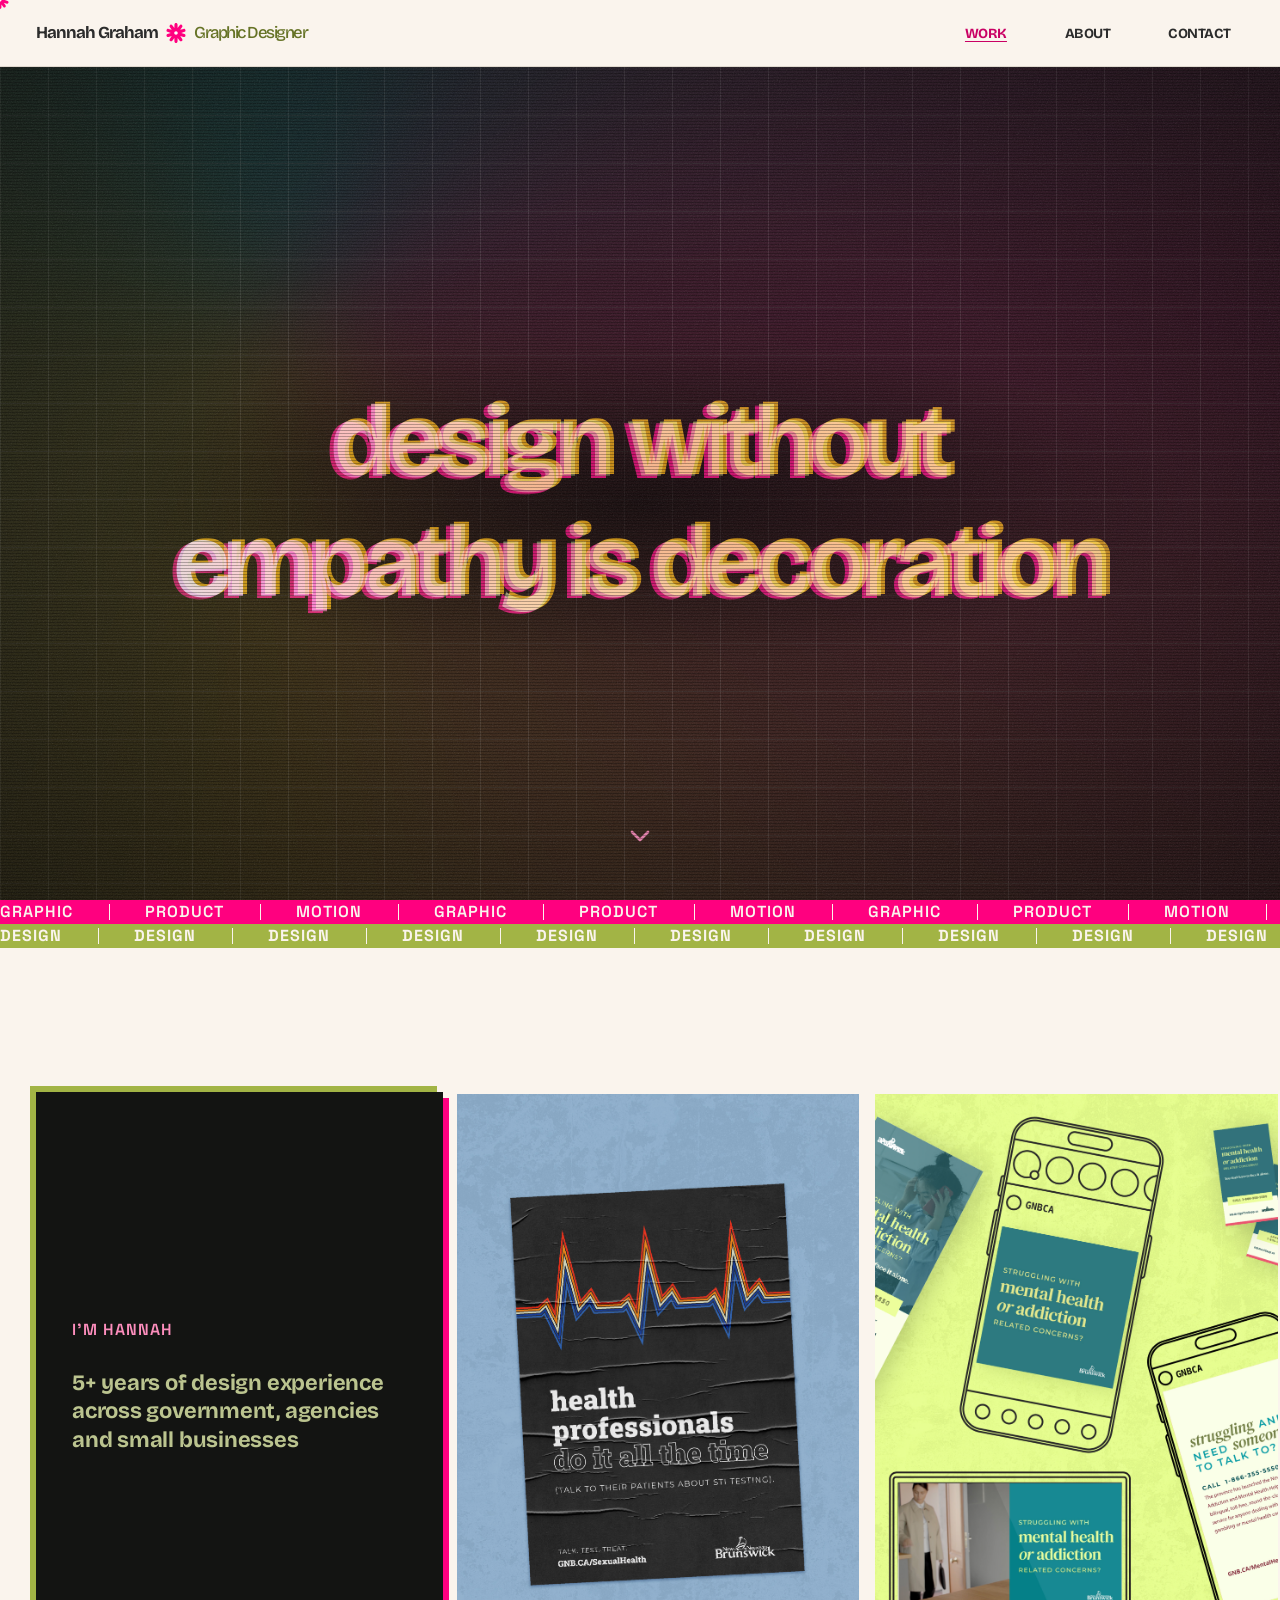
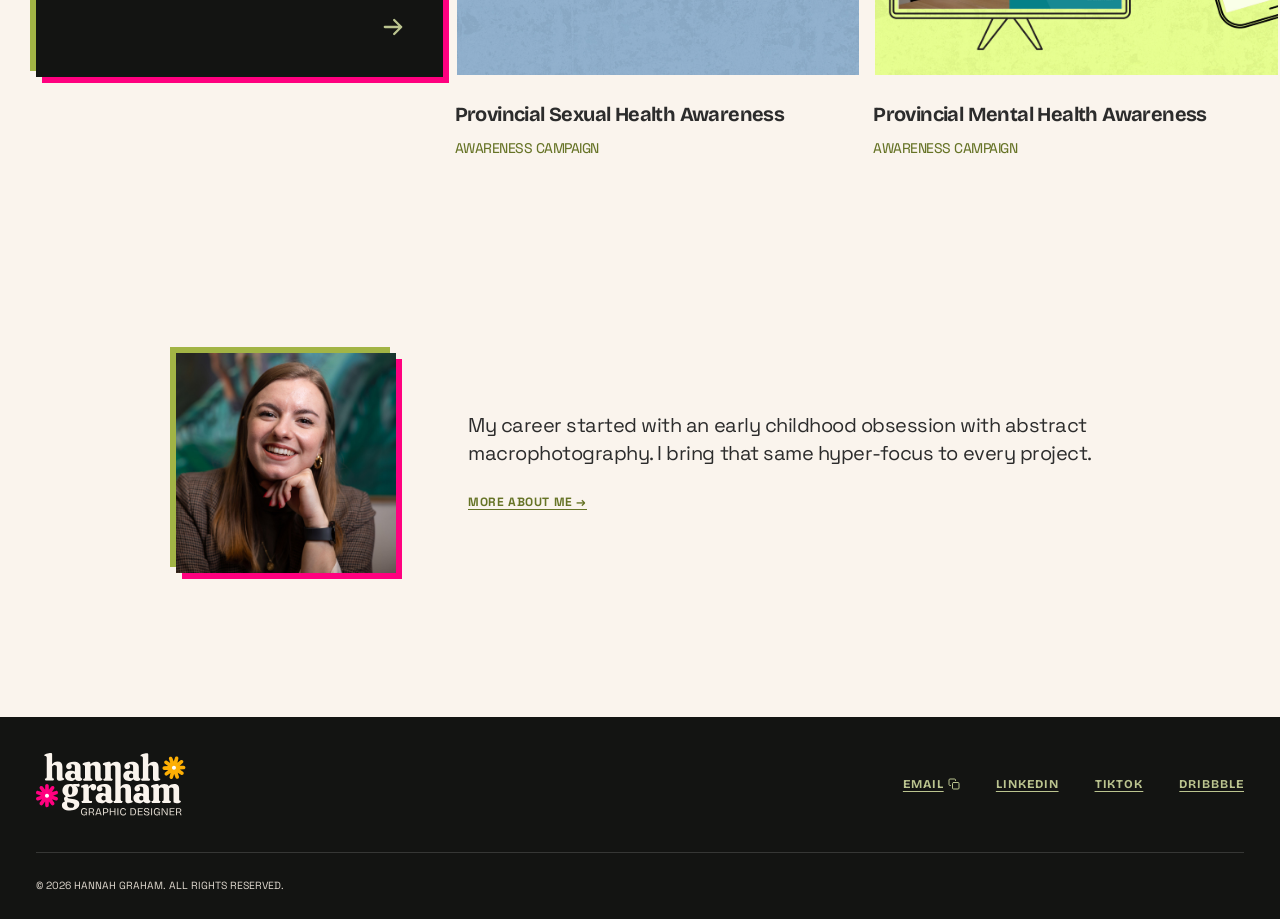
==== commit 5008e183: "Revert About stat grid viewport-fill; replace hero glow with a dark vignette Reverted the previous c" ====
--- a/index.html
+++ b/index.html
@@ -21,7 +21,7 @@
   <link rel="preconnect" href="https://fonts.gstatic.com" crossorigin>
   <link href="https://fonts.googleapis.com/css2?family=Bricolage+Grotesque:opsz,wght@12..96,200..800&family=Space+Grotesk:wght@300..700&display=swap" rel="stylesheet">
 
-  <link rel="stylesheet" href="/css/style.css?v=167">
+  <link rel="stylesheet" href="/css/style.css?v=168">
 
   <!-- Google tag (gtag.js) -->
   <script async src="https://www.googletagmanager.com/gtag/js?id=G-DXP7KQ58ZQ"></script>
@@ -94,8 +94,8 @@
     <!-- Hero -->
     <section class="home-hero bg-graph">
       <h1 class="home-hero__heading">
+        <span class="home-hero__heading-glow" aria-hidden="true"></span>
         <span class="home-hero__heading-text">design <br class="home-hero__break">without<br>empathy is <br class="home-hero__break">decoration</span>
-        <span class="home-hero__heading-glow" aria-hidden="true">design <br class="home-hero__break">without<br>empathy is <br class="home-hero__break">decoration</span>
         <span class="home-hero__heading-glitch home-hero__heading-glitch--pink" aria-hidden="true">design <br class="home-hero__break">without<br>empathy is <br class="home-hero__break">decoration</span>
         <span class="home-hero__heading-glitch home-hero__heading-glitch--yellow" aria-hidden="true">design <br class="home-hero__break">without<br>empathy is <br class="home-hero__break">decoration</span>
       </h1>
--- a/css/style.css
+++ b/css/style.css
@@ -842,20 +842,6 @@
      (96px) per feedback, so no longer matching .stat-feature's --space-4
      elsewhere. */
   padding: var(--space-8) 0;
-  /* Fills the viewport like the site's other full-bleed dark sections
-     (.project-hero/.home-hero/etc.) — per feedback, this band should
-     expand to fill the screen, not the .cta-bar directly below it,
-     which stays content-hugging. Same header-height subtraction
-     technique as those sections (93px below 769px, 81px 769–1023px,
-     67px at 1024px+ — see the shared media-query tiers). min-height
-     (not height) so it can still grow past one viewport if the stat
-     cards' own content ever needs more room than that. flex+center
-     keeps the grid vertically centered in the extra space instead of
-     hugging the top with a dead gap below it. */
-  min-height: calc(100vh - 93px);
-  min-height: calc(100dvh - 93px);
-  display: flex;
-  align-items: center;
 }
 
 .about-stats__grid {
@@ -2863,25 +2849,18 @@
    and "empathy") always fires at every size; these two are the only ones
    that toggle. */
 .home-hero__break { display: inline; }
-/* The real (accessible) text plus one soft glow duplicate share the same
-   gradient-clipped look — per feedback, brought back smaller/subtler
-   than the original spec (STYLE.md's old two-layer, 50px-blur recipe):
-   one layer, a modest 12px blur, moderate opacity, so it reads as a
-   gentle glow rather than a halo competing with the text or the
-   chromatic-aberration fringe below. */
-.home-hero__heading-text,
-.home-hero__heading-glow {
+/* The real (accessible) text — gradient-clipped, per the PRD's
+   dedicated gradient reference (Screenshot_2026-07-26_at_6.10.33_PM.png)
+   — the actual Figma gradient panel: #C6D4E1 46%, #FD8EBD 54%,
+   #BBC48F 66%, #FDA24B 99%, remapped proportionally onto 0–100% for a
+   linear sweep. Figma's gradient there is "Angular" (conic), but
+   reproducing that literally as a CSS conic-gradient centered near a
+   two-line, natural-wrap heading created a visible seam/swirl where the
+   two lines' angles diverge — a fixed-frame Figma export doesn't have
+   that problem, but live-wrapping HTML text does. Linear, at 90deg,
+   gives the same left-to-right color sequence without the artifact. */
+.home-hero__heading-text {
   display: block;
-  /* Exact colors/stops confirmed against the PRD's dedicated gradient
-     reference (Screenshot_2026-07-26_at_6.10.33_PM.png) — the actual
-     Figma gradient panel: #C6D4E1 46%, #FD8EBD 54%, #BBC48F 66%,
-     #FDA24B 99%, remapped proportionally onto 0–100% for a linear sweep.
-     Figma's gradient there is "Angular" (conic), but reproducing that
-     literally as a CSS conic-gradient centered near a two-line, natural-
-     wrap heading created a visible seam/swirl where the two lines' angles
-     diverge — a fixed-frame Figma export doesn't have that problem, but
-     live-wrapping HTML text does. Linear, at 90deg, gives the same left-
-     to-right color sequence without the artifact. */
   background: linear-gradient(90deg,
     #C6D4E1 0%, /* no matching token — this exact blue-grey is unique to this gradient's Figma stops */
     var(--color-pink-light) 15%,
@@ -2892,22 +2871,21 @@
   background-clip: text;
   color: transparent;
 }
-/* Ambient glow — always on (per earlier feedback, this used to only
-   flare up on hover from a much subtler resting state), and now flares
-   further still on hover on top of that constant base — per feedback,
-   stronger blur/opacity than the always-on level. */
+/* Per feedback: not a bright glow behind the text anymore — instead a
+   soft dark vignette, since the new holographic hero texture (see
+   .home-hero::before) competes with the text for attention, and a
+   darker scrim behind the copy reads as more legible than a brighter
+   halo on top of an already busy background. Moved to the FIRST child
+   in the markup (was 2nd, after .home-hero__heading-text) so it paints
+   behind the text by DOM order alone — it's aria-hidden either way, so
+   reordering doesn't touch the accessible reading order. No text
+   content anymore either: this is purely a background shape now, not a
+   gradient-clipped text duplicate. */
 .home-hero__heading-glow {
   position: absolute;
-  inset: 0;
+  inset: -15%;
   pointer-events: none;
-  mix-blend-mode: hard-light;
-  filter: blur(28px);
-  opacity: 0.85;
-  transition: filter 0.4s ease, opacity 0.4s ease;
-}
-.home-hero__heading:hover .home-hero__heading-glow {
-  filter: blur(40px);
-  opacity: 1;
+  background: radial-gradient(ellipse 65% 75% at center, rgba(0, 0, 0, 0.6) 0%, transparent 70%);
 }
 
 /* Chromatic-aberration / RGB-split effect, per feedback (inspired by a
@@ -3442,10 +3420,6 @@
     min-height: calc(100vh - 81px);
     min-height: calc(100dvh - 81px);
   }
-  .about-stats {
-    min-height: calc(100vh - 81px);
-    min-height: calc(100dvh - 81px);
-  }
   .vertical-carousel {
     height: calc(100vh - 81px);
     height: calc(100dvh - 81px);
@@ -3575,10 +3549,6 @@
     min-height: calc(100vh - 67px);
     min-height: calc(100dvh - 67px);
   }
-  .about-stats {
-    min-height: calc(100vh - 67px);
-    min-height: calc(100dvh - 67px);
-  }
   .vertical-carousel {
     height: calc(100vh - 67px);
     height: calc(100dvh - 67px);
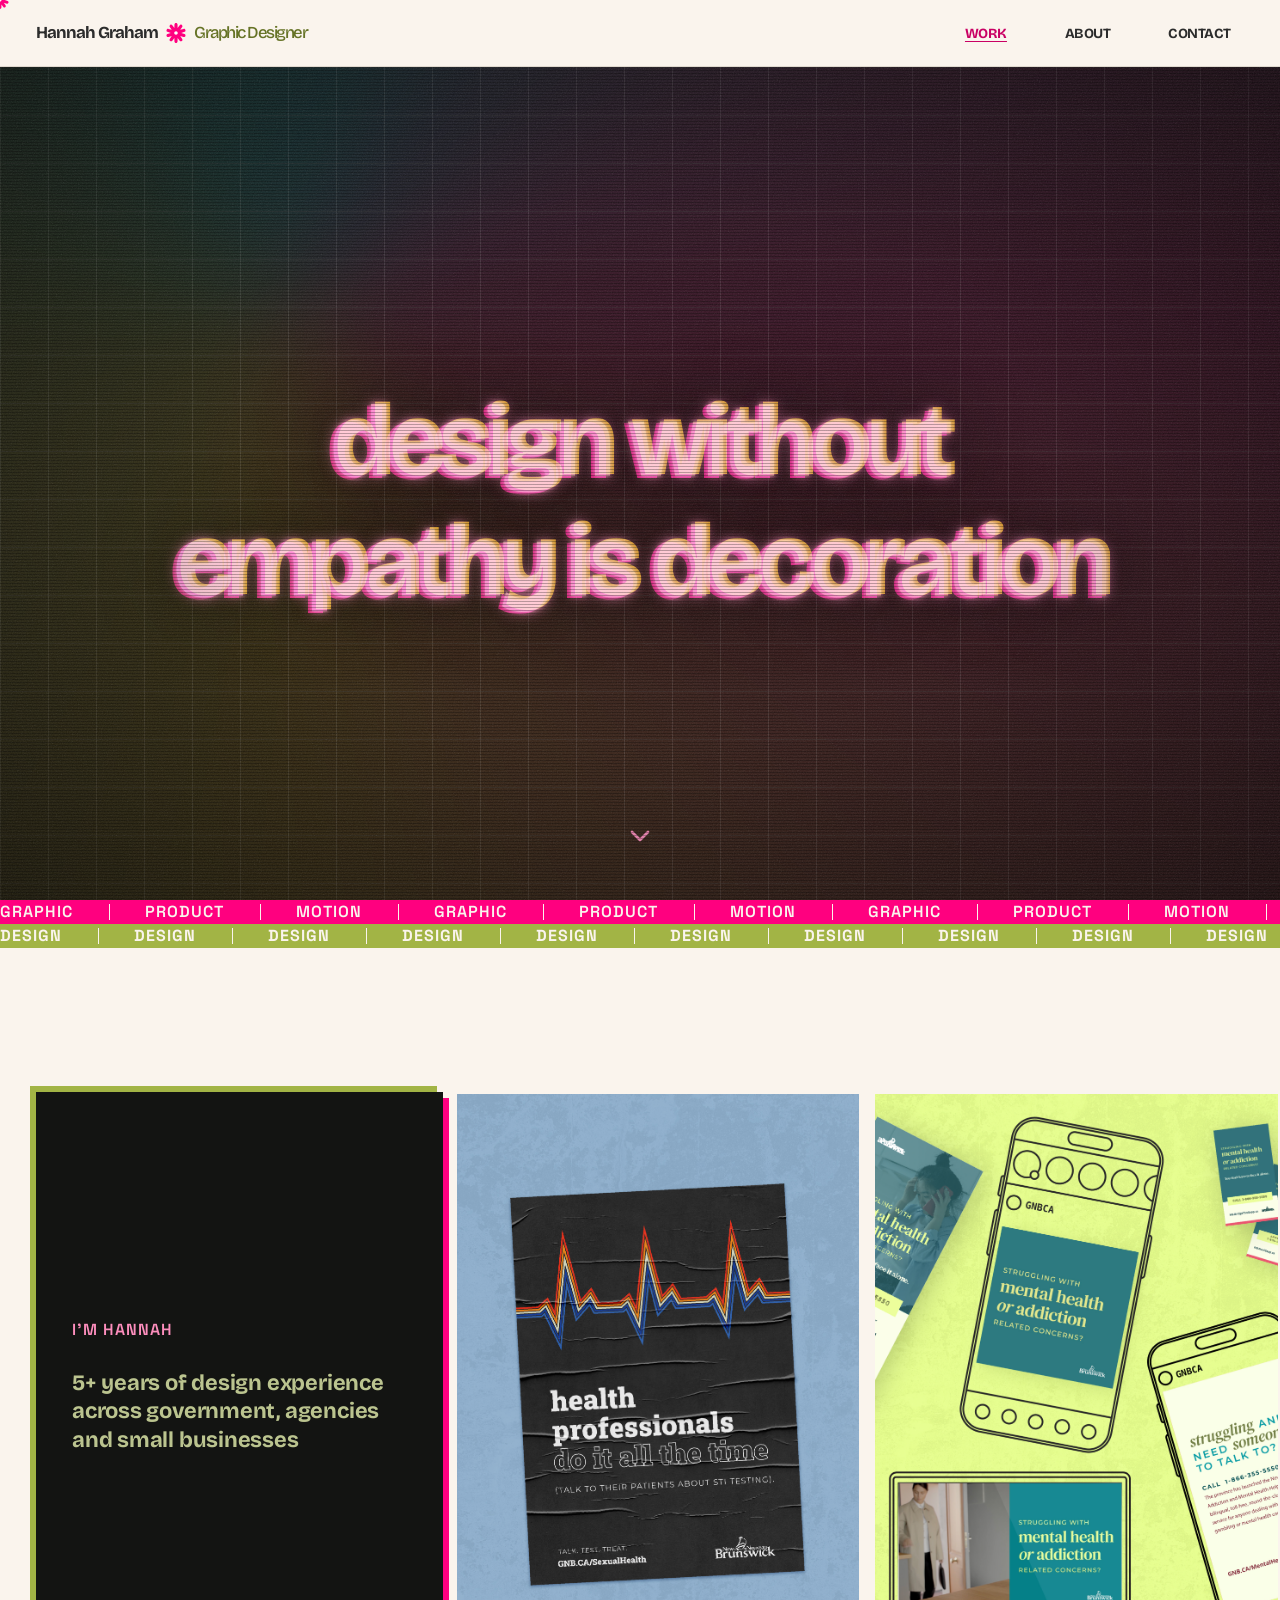
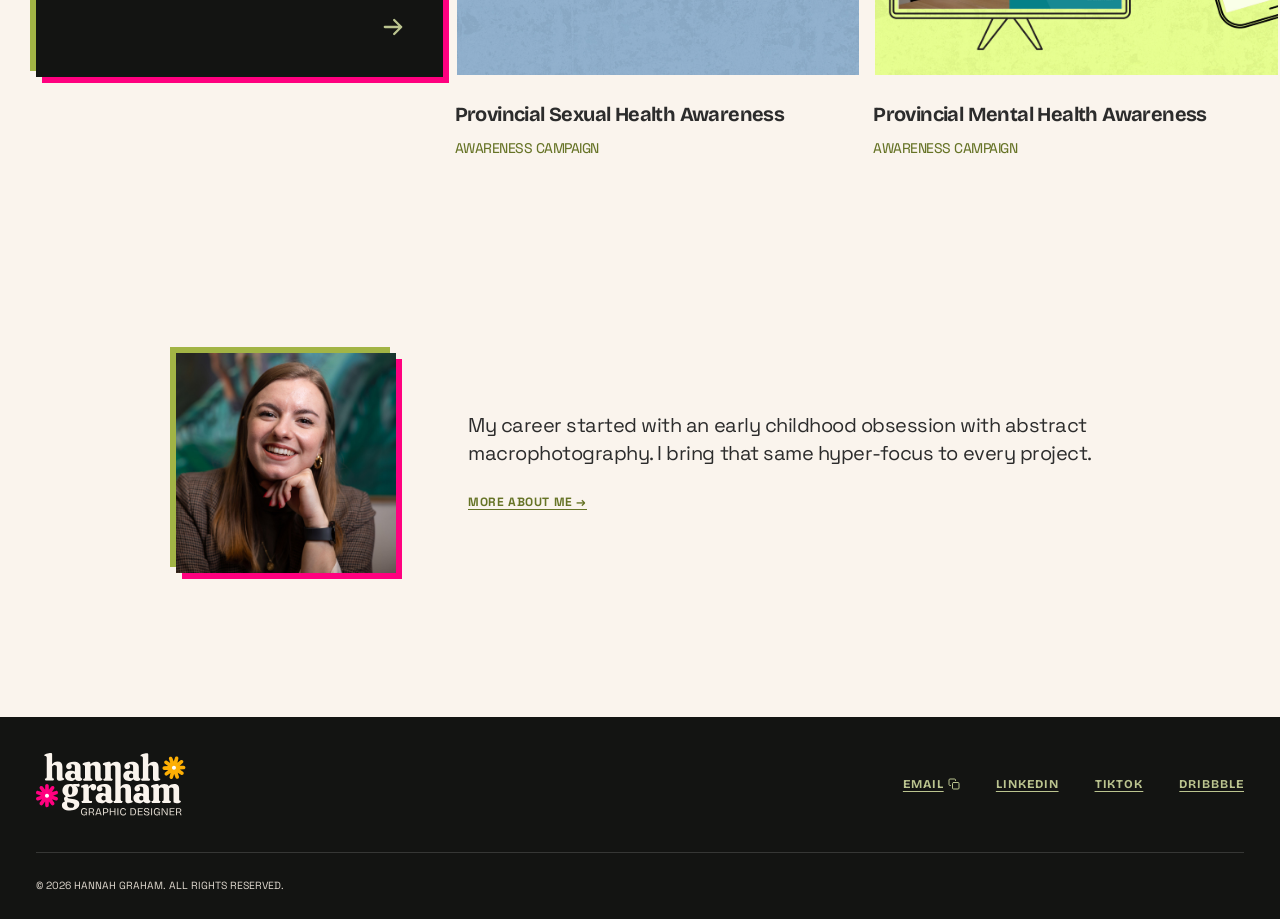
==== commit 643c5bd0: "Replace hero vignette with a genuine glowing text-shadow Per feedback, the vignette (a separate dark" ====
--- a/index.html
+++ b/index.html
@@ -21,7 +21,7 @@
   <link rel="preconnect" href="https://fonts.gstatic.com" crossorigin>
   <link href="https://fonts.googleapis.com/css2?family=Bricolage+Grotesque:opsz,wght@12..96,200..800&family=Space+Grotesk:wght@300..700&display=swap" rel="stylesheet">
 
-  <link rel="stylesheet" href="/css/style.css?v=168">
+  <link rel="stylesheet" href="/css/style.css?v=169">
 
   <!-- Google tag (gtag.js) -->
   <script async src="https://www.googletagmanager.com/gtag/js?id=G-DXP7KQ58ZQ"></script>
@@ -94,7 +94,6 @@
     <!-- Hero -->
     <section class="home-hero bg-graph">
       <h1 class="home-hero__heading">
-        <span class="home-hero__heading-glow" aria-hidden="true"></span>
         <span class="home-hero__heading-text">design <br class="home-hero__break">without<br>empathy is <br class="home-hero__break">decoration</span>
         <span class="home-hero__heading-glitch home-hero__heading-glitch--pink" aria-hidden="true">design <br class="home-hero__break">without<br>empathy is <br class="home-hero__break">decoration</span>
         <span class="home-hero__heading-glitch home-hero__heading-glitch--yellow" aria-hidden="true">design <br class="home-hero__break">without<br>empathy is <br class="home-hero__break">decoration</span>
--- a/css/style.css
+++ b/css/style.css
@@ -2870,22 +2870,22 @@
   -webkit-background-clip: text;
   background-clip: text;
   color: transparent;
-}
-/* Per feedback: not a bright glow behind the text anymore — instead a
-   soft dark vignette, since the new holographic hero texture (see
-   .home-hero::before) competes with the text for attention, and a
-   darker scrim behind the copy reads as more legible than a brighter
-   halo on top of an already busy background. Moved to the FIRST child
-   in the markup (was 2nd, after .home-hero__heading-text) so it paints
-   behind the text by DOM order alone — it's aria-hidden either way, so
-   reordering doesn't touch the accessible reading order. No text
-   content anymore either: this is purely a background shape now, not a
-   gradient-clipped text duplicate. */
-.home-hero__heading-glow {
-  position: absolute;
-  inset: -15%;
-  pointer-events: none;
-  background: radial-gradient(ellipse 65% 75% at center, rgba(0, 0, 0, 0.6) 0%, transparent 70%);
+  /* Per feedback: the background vignette (a separate absolutely-
+     positioned layer) didn't read as the text itself glowing — replaced
+     with a two-layer text-shadow directly on the glyphs instead, the
+     standard "neon sign" technique: a small, tight, saturated pink glow
+     right at the letterforms' edges (reads as actual light coming off
+     the text) plus a much larger, very soft, dark shadow further out
+     (keeps the text legible against the busy holographic texture behind
+     it, same job the vignette was doing, just via a shadow instead of a
+     separate background shape). text-shadow traces the rendered glyph
+     outlines directly — it works fine here despite the transparent
+     background-clip:text fill above, since shadows are computed from
+     the glyphs' alpha, not their fill color. */
+  text-shadow:
+    0 0 4px rgba(253, 142, 189, 0.9),
+    0 0 14px rgba(253, 142, 189, 0.7),
+    0 0 70px rgba(0, 0, 0, 0.65);
 }
 
 /* Chromatic-aberration / RGB-split effect, per feedback (inspired by a
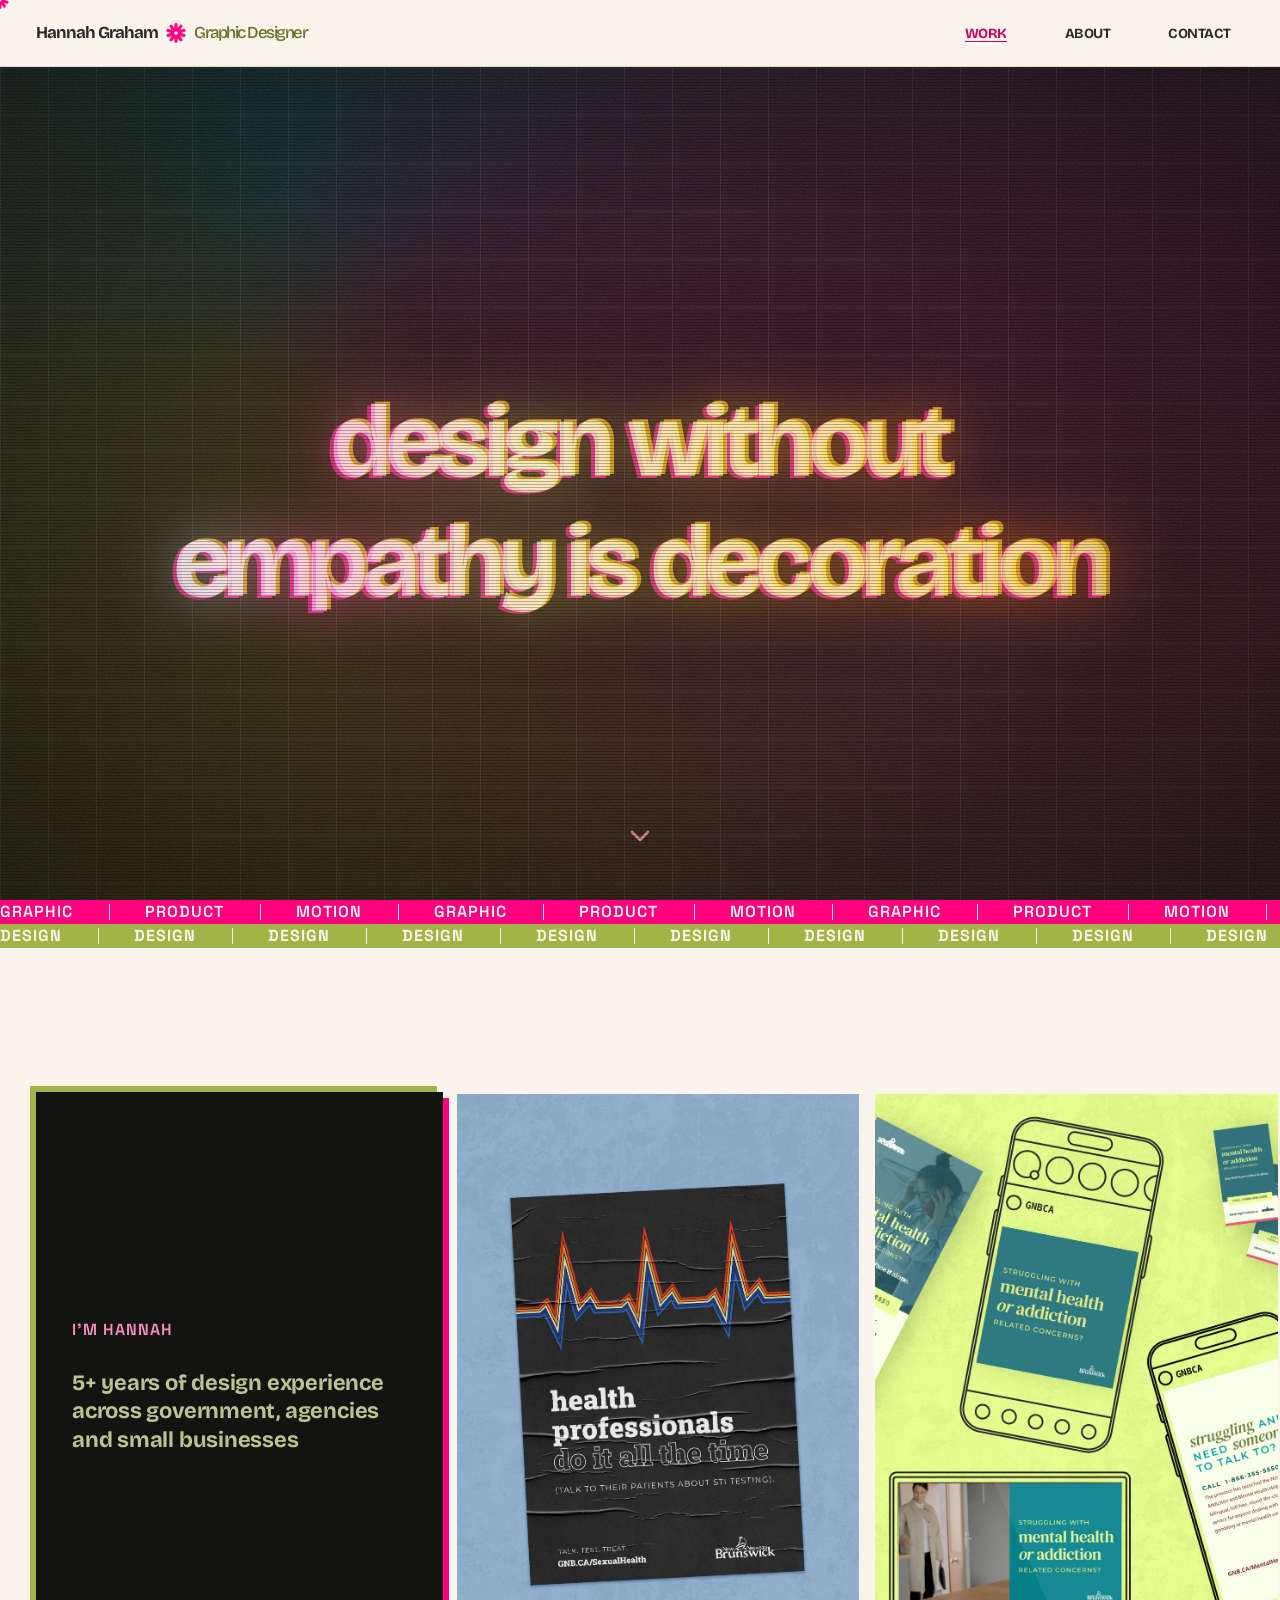
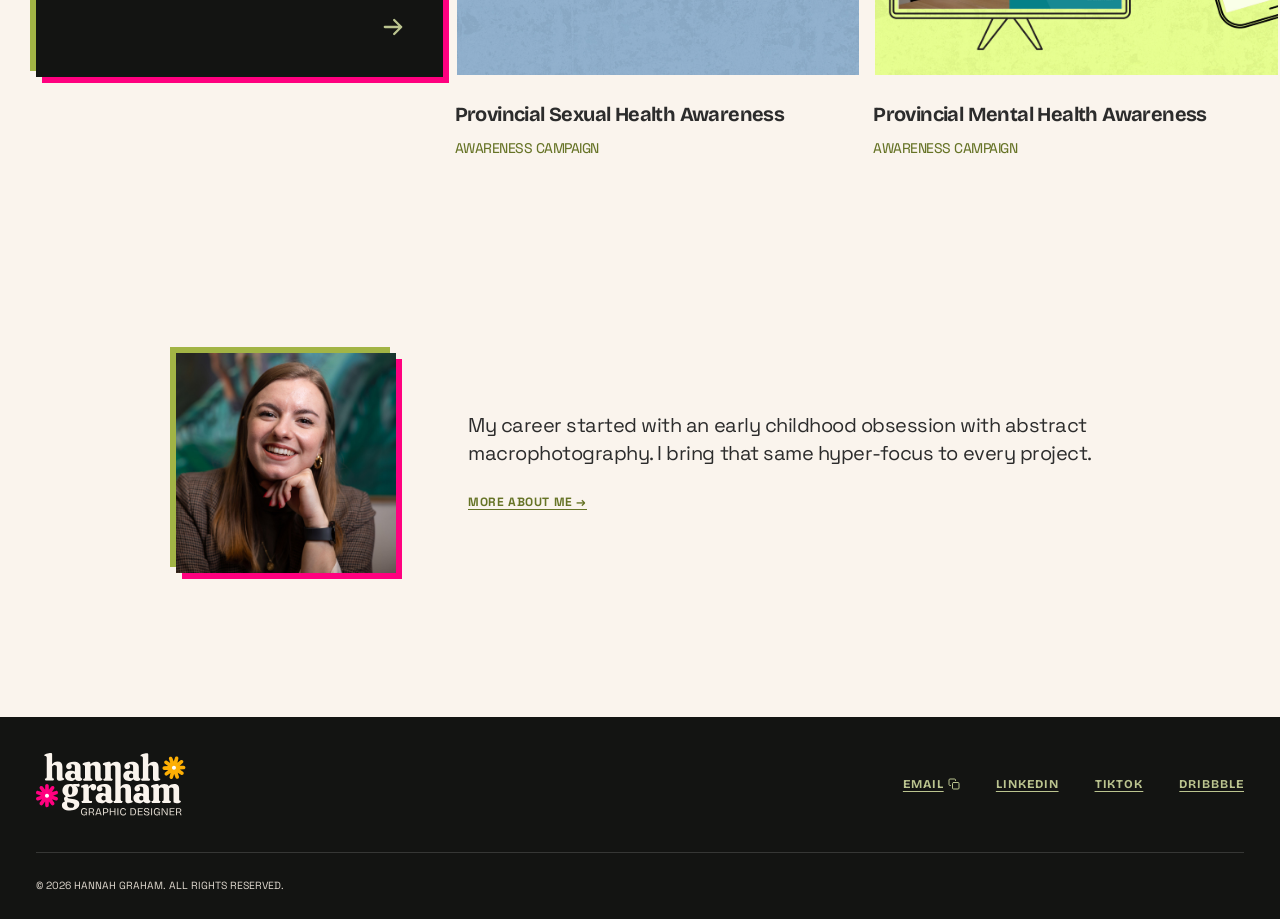
==== commit ad8b8e42: "Undo vignette and text-shadow glow experiments; restore hover-boosted blur glow Per feedback ("absol" ====
--- a/index.html
+++ b/index.html
@@ -21,7 +21,7 @@
   <link rel="preconnect" href="https://fonts.gstatic.com" crossorigin>
   <link href="https://fonts.googleapis.com/css2?family=Bricolage+Grotesque:opsz,wght@12..96,200..800&family=Space+Grotesk:wght@300..700&display=swap" rel="stylesheet">
 
-  <link rel="stylesheet" href="/css/style.css?v=169">
+  <link rel="stylesheet" href="/css/style.css?v=170">
 
   <!-- Google tag (gtag.js) -->
   <script async src="https://www.googletagmanager.com/gtag/js?id=G-DXP7KQ58ZQ"></script>
@@ -95,6 +95,7 @@
     <section class="home-hero bg-graph">
       <h1 class="home-hero__heading">
         <span class="home-hero__heading-text">design <br class="home-hero__break">without<br>empathy is <br class="home-hero__break">decoration</span>
+        <span class="home-hero__heading-glow" aria-hidden="true">design <br class="home-hero__break">without<br>empathy is <br class="home-hero__break">decoration</span>
         <span class="home-hero__heading-glitch home-hero__heading-glitch--pink" aria-hidden="true">design <br class="home-hero__break">without<br>empathy is <br class="home-hero__break">decoration</span>
         <span class="home-hero__heading-glitch home-hero__heading-glitch--yellow" aria-hidden="true">design <br class="home-hero__break">without<br>empathy is <br class="home-hero__break">decoration</span>
       </h1>
--- a/css/style.css
+++ b/css/style.css
@@ -2849,18 +2849,25 @@
    and "empathy") always fires at every size; these two are the only ones
    that toggle. */
 .home-hero__break { display: inline; }
-/* The real (accessible) text — gradient-clipped, per the PRD's
-   dedicated gradient reference (Screenshot_2026-07-26_at_6.10.33_PM.png)
-   — the actual Figma gradient panel: #C6D4E1 46%, #FD8EBD 54%,
-   #BBC48F 66%, #FDA24B 99%, remapped proportionally onto 0–100% for a
-   linear sweep. Figma's gradient there is "Angular" (conic), but
-   reproducing that literally as a CSS conic-gradient centered near a
-   two-line, natural-wrap heading created a visible seam/swirl where the
-   two lines' angles diverge — a fixed-frame Figma export doesn't have
-   that problem, but live-wrapping HTML text does. Linear, at 90deg,
-   gives the same left-to-right color sequence without the artifact. */
-.home-hero__heading-text {
+/* The real (accessible) text plus one soft glow duplicate share the same
+   gradient-clipped look — per feedback, brought back smaller/subtler
+   than the original spec (STYLE.md's old two-layer, 50px-blur recipe):
+   one layer, a modest 12px blur, moderate opacity, so it reads as a
+   gentle glow rather than a halo competing with the text or the
+   chromatic-aberration fringe below. */
+.home-hero__heading-text,
+.home-hero__heading-glow {
   display: block;
+  /* Exact colors/stops confirmed against the PRD's dedicated gradient
+     reference (Screenshot_2026-07-26_at_6.10.33_PM.png) — the actual
+     Figma gradient panel: #C6D4E1 46%, #FD8EBD 54%, #BBC48F 66%,
+     #FDA24B 99%, remapped proportionally onto 0–100% for a linear sweep.
+     Figma's gradient there is "Angular" (conic), but reproducing that
+     literally as a CSS conic-gradient centered near a two-line, natural-
+     wrap heading created a visible seam/swirl where the two lines' angles
+     diverge — a fixed-frame Figma export doesn't have that problem, but
+     live-wrapping HTML text does. Linear, at 90deg, gives the same left-
+     to-right color sequence without the artifact. */
   background: linear-gradient(90deg,
     #C6D4E1 0%, /* no matching token — this exact blue-grey is unique to this gradient's Figma stops */
     var(--color-pink-light) 15%,
@@ -2870,22 +2877,23 @@
   -webkit-background-clip: text;
   background-clip: text;
   color: transparent;
-  /* Per feedback: the background vignette (a separate absolutely-
-     positioned layer) didn't read as the text itself glowing — replaced
-     with a two-layer text-shadow directly on the glyphs instead, the
-     standard "neon sign" technique: a small, tight, saturated pink glow
-     right at the letterforms' edges (reads as actual light coming off
-     the text) plus a much larger, very soft, dark shadow further out
-     (keeps the text legible against the busy holographic texture behind
-     it, same job the vignette was doing, just via a shadow instead of a
-     separate background shape). text-shadow traces the rendered glyph
-     outlines directly — it works fine here despite the transparent
-     background-clip:text fill above, since shadows are computed from
-     the glyphs' alpha, not their fill color. */
-  text-shadow:
-    0 0 4px rgba(253, 142, 189, 0.9),
-    0 0 14px rgba(253, 142, 189, 0.7),
-    0 0 70px rgba(0, 0, 0, 0.65);
+}
+/* Ambient glow — always on (per earlier feedback, this used to only
+   flare up on hover from a much subtler resting state), and now flares
+   further still on hover on top of that constant base — per feedback,
+   stronger blur/opacity than the always-on level. */
+.home-hero__heading-glow {
+  position: absolute;
+  inset: 0;
+  pointer-events: none;
+  mix-blend-mode: hard-light;
+  filter: blur(28px);
+  opacity: 0.85;
+  transition: filter 0.4s ease, opacity 0.4s ease;
+}
+.home-hero__heading:hover .home-hero__heading-glow {
+  filter: blur(40px);
+  opacity: 1;
 }
 
 /* Chromatic-aberration / RGB-split effect, per feedback (inspired by a
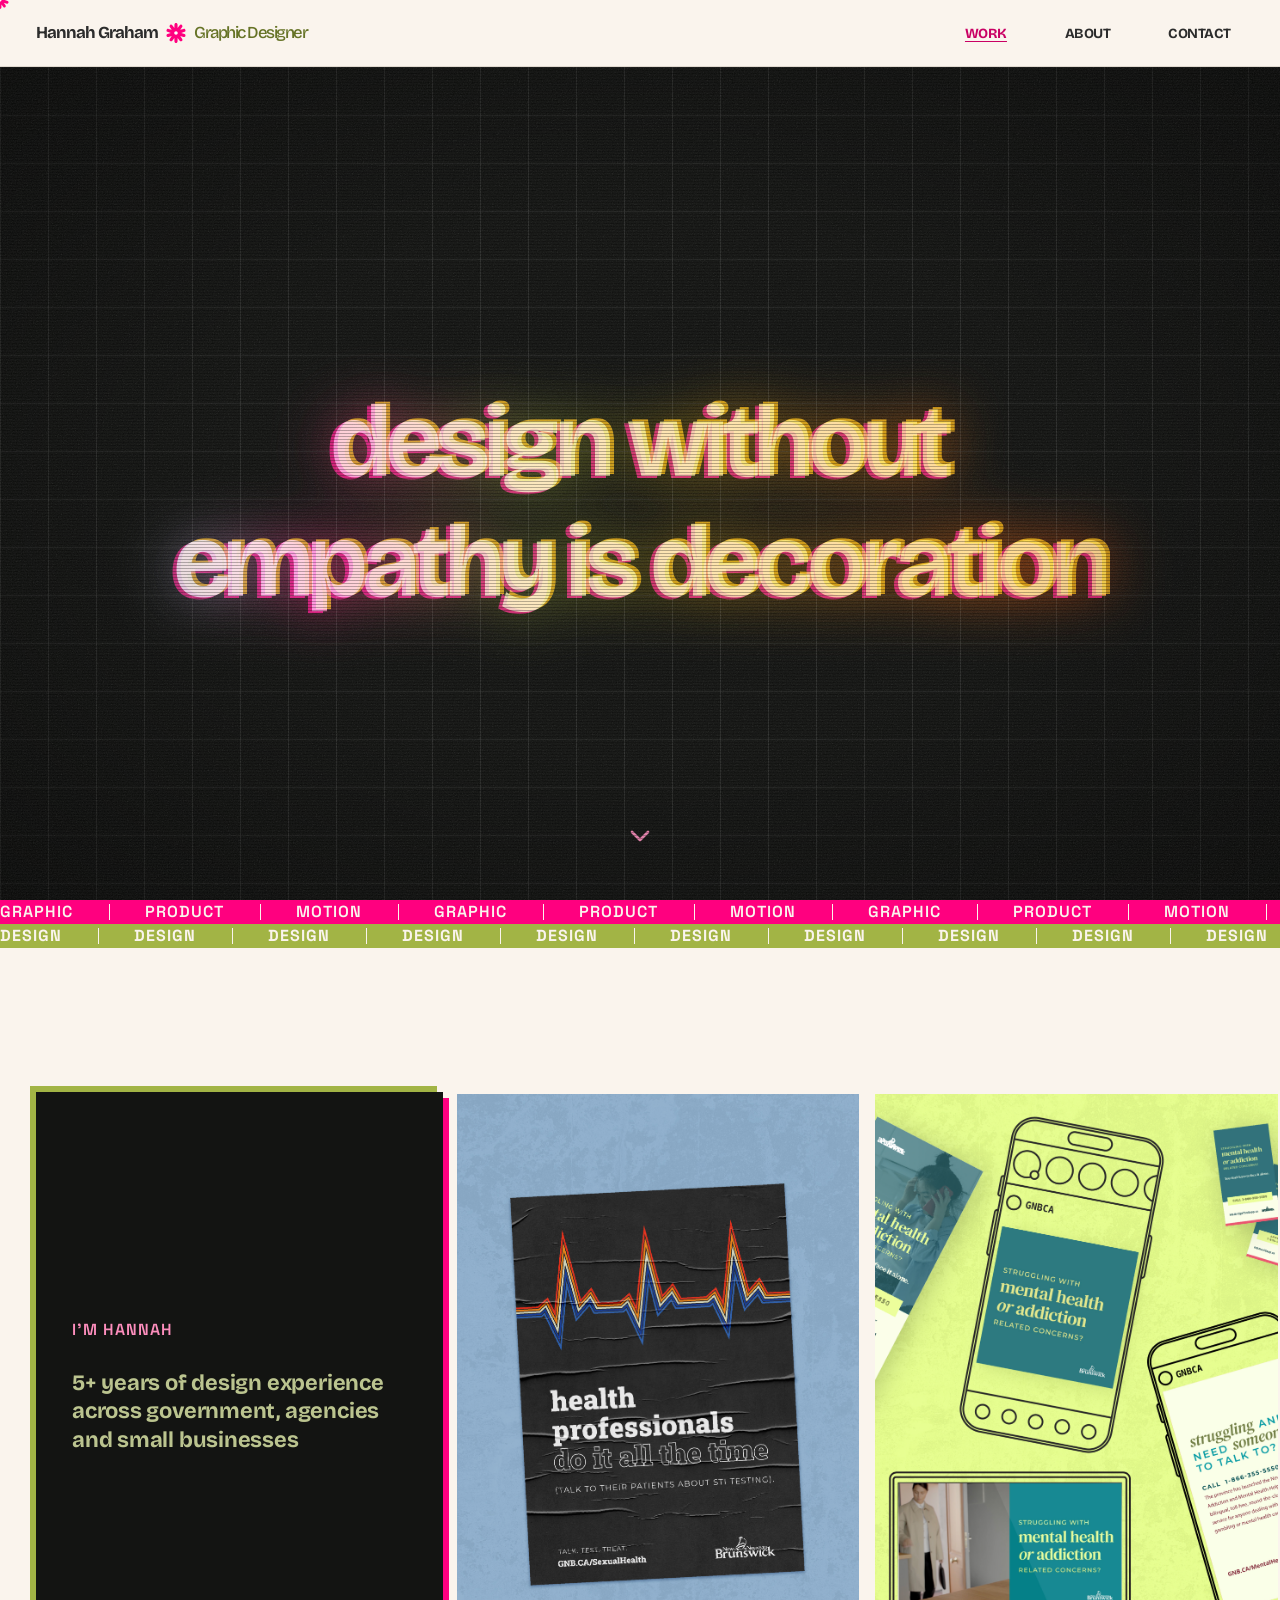
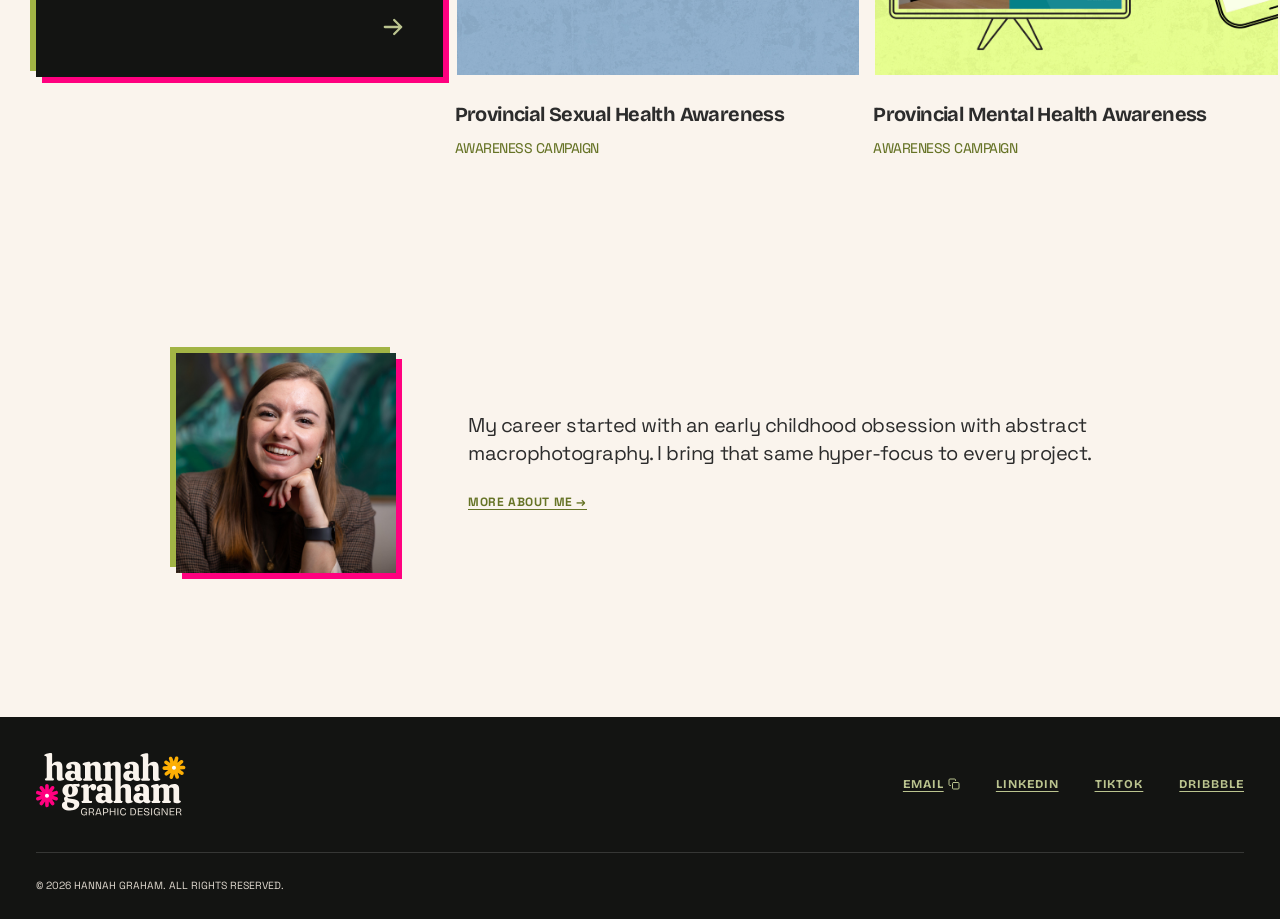
==== commit 8497529a: "Remove holographic hero texture Per feedback, removed .home-hero::before entirely (the conic-gradien" ====
--- a/index.html
+++ b/index.html
@@ -21,7 +21,7 @@
   <link rel="preconnect" href="https://fonts.gstatic.com" crossorigin>
   <link href="https://fonts.googleapis.com/css2?family=Bricolage+Grotesque:opsz,wght@12..96,200..800&family=Space+Grotesk:wght@300..700&display=swap" rel="stylesheet">
 
-  <link rel="stylesheet" href="/css/style.css?v=170">
+  <link rel="stylesheet" href="/css/style.css?v=171">
 
   <!-- Google tag (gtag.js) -->
   <script async src="https://www.googletagmanager.com/gtag/js?id=G-DXP7KQ58ZQ"></script>
--- a/css/style.css
+++ b/css/style.css
@@ -2696,31 +2696,6 @@
   text-align: center;
   overflow: hidden;
 }
-/* Holographic/oil-slick sheen over the grid background, per feedback —
-   scoped to .home-hero specifically (a ::before, not added to the
-   shared .bg-graph class), so it doesn't leak into the footer or other
-   pages' dark sections that also use "the graph" pattern. Reuses the
-   site's existing accent palette (same colors as .hero-gradient-layer's
-   locked-in conic sweep) rather than inventing new ones. color-dodge
-   against this near-black backdrop is what gives it the "oil catching
-   the light" look — saturated colors bloom brightly, true black stays
-   essentially untouched, unlike a flat overlay wash. ::before (not
-   ::after) so it paints first/furthest back: behind the heading, the
-   film-grain ::after, and the scanlines element, all of which come
-   later in DOM order — this is background ambiance, not a foreground
-   effect competing with the CRT layers on top of it. */
-.home-hero::before {
-  content: '';
-  position: absolute;
-  inset: -20%;
-  pointer-events: none;
-  opacity: 0.16;
-  mix-blend-mode: screen;
-  filter: blur(60px);
-  background: conic-gradient(from 0deg at 30% 35%,
-    #00E5FF, #FF007F, #FDAF04, #A2B445, #00E5FF
-  );
-}
 /* Film-grain texture, per feedback — an inline SVG feTurbulence noise
    tile (no image asset/JS needed) as a ::after, not ::before, so it
    paints on top of the heading/scroll-cue rather than behind them (an
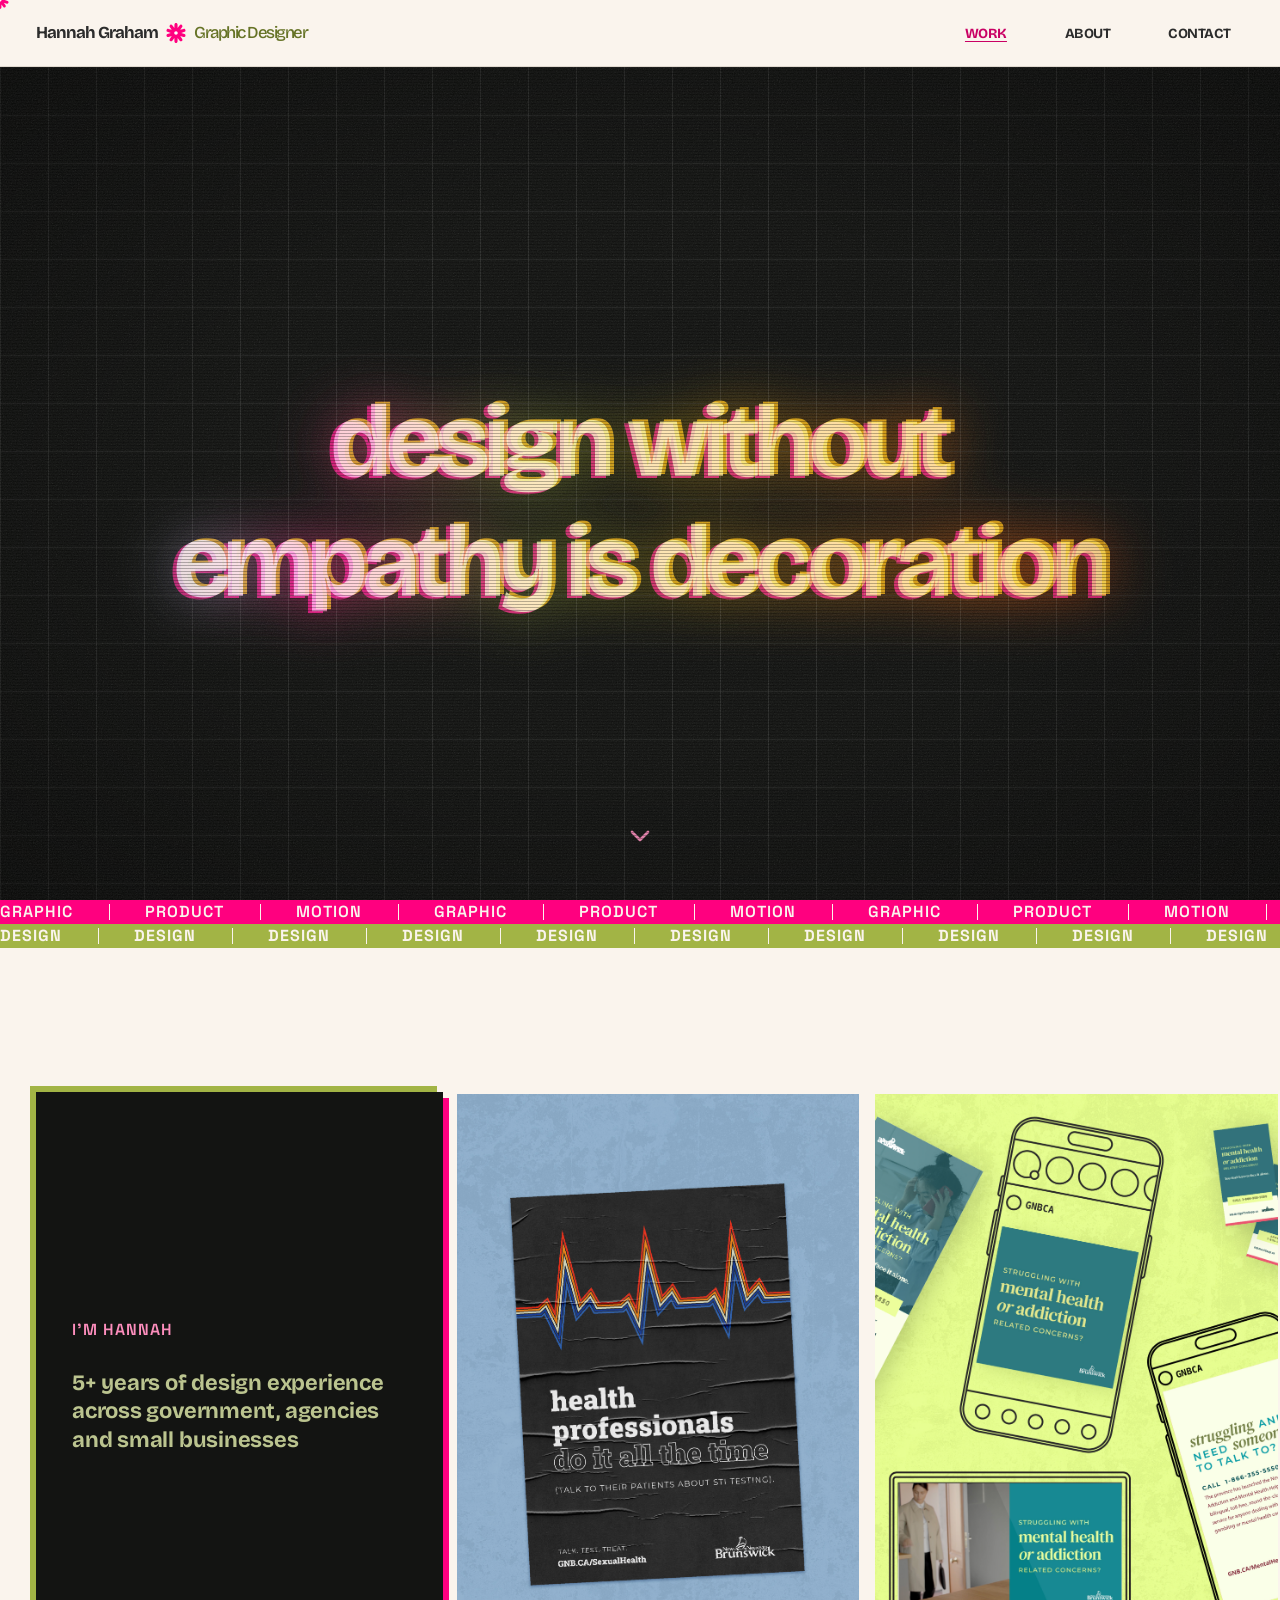
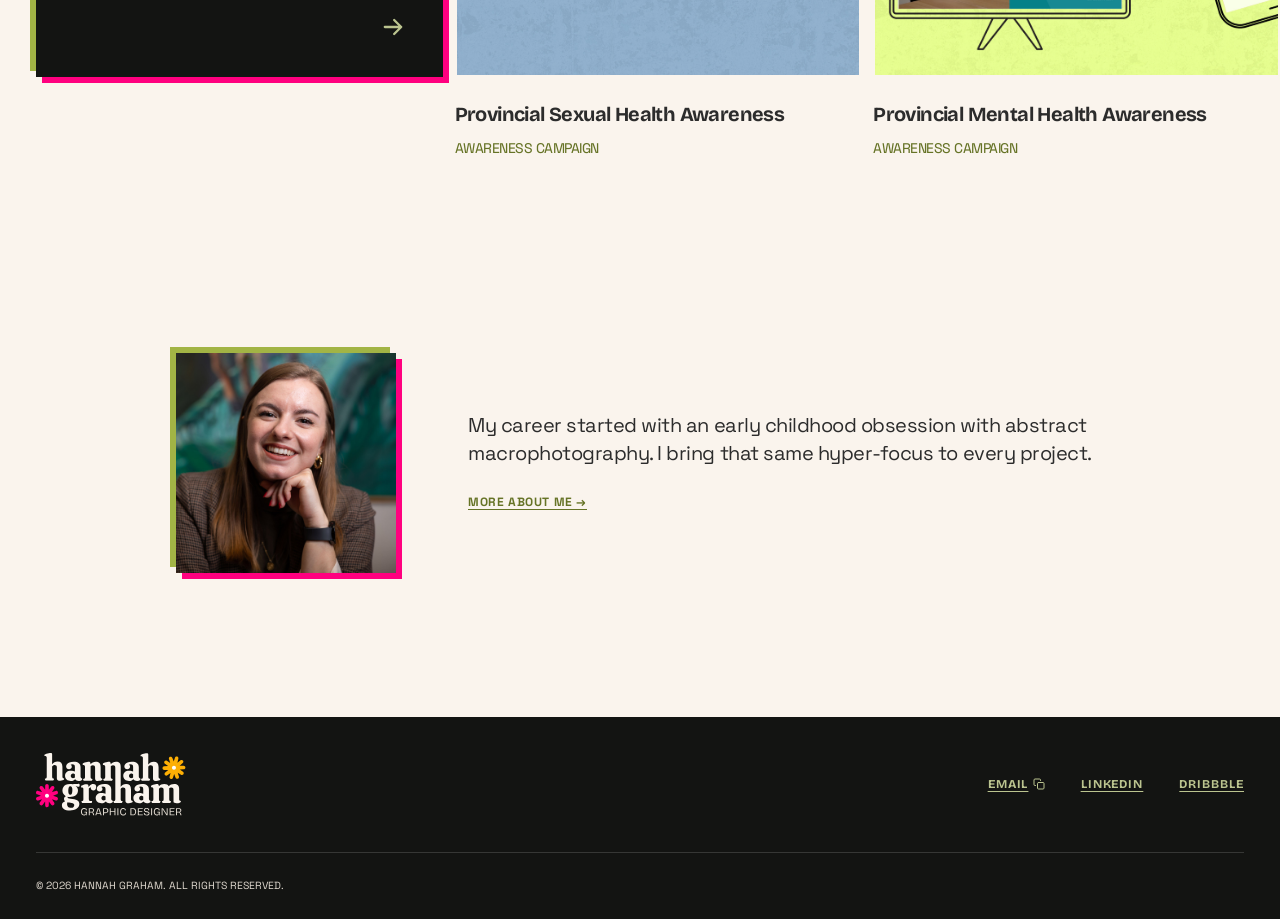
==== commit 3cd8ba99: "Remove TikTok from footer (commented, not deleted), shorten hike photo caption TikTok removed from t" ====
--- a/index.html
+++ b/index.html
@@ -188,7 +188,7 @@
       <div class="site-footer__links">
         <button data-copy-email data-cursor-label="Copy email">Email<svg class="icon-copy" viewBox="0 0 24 24" fill="none" stroke="currentColor" stroke-width="2" stroke-linecap="round" stroke-linejoin="round" aria-hidden="true"><rect x="9" y="9" width="13" height="13" rx="2"></rect><path d="M5 15H4a2 2 0 0 1-2-2V4a2 2 0 0 1 2-2h9a2 2 0 0 1 2 2v1"></path></svg></button>
         <a href="https://www.linkedin.com/in/hannahgraham-one/" target="_blank" rel="noopener" data-cursor-label="Open link">LinkedIn</a>
-        <a href="https://www.tiktok.com/@hannah.design" target="_blank" rel="noopener" data-cursor-label="Open link">TikTok</a>
+        <!-- TikTok removed per feedback, may return in future: <a href="https://www.tiktok.com/@hannah.design" target="_blank" rel="noopener" data-cursor-label="Open link">TikTok</a> -->
         <a href="https://dribbble.com/hannahgraham" target="_blank" rel="noopener" data-cursor-label="Open link">Dribbble</a>
       </div>
     </div>
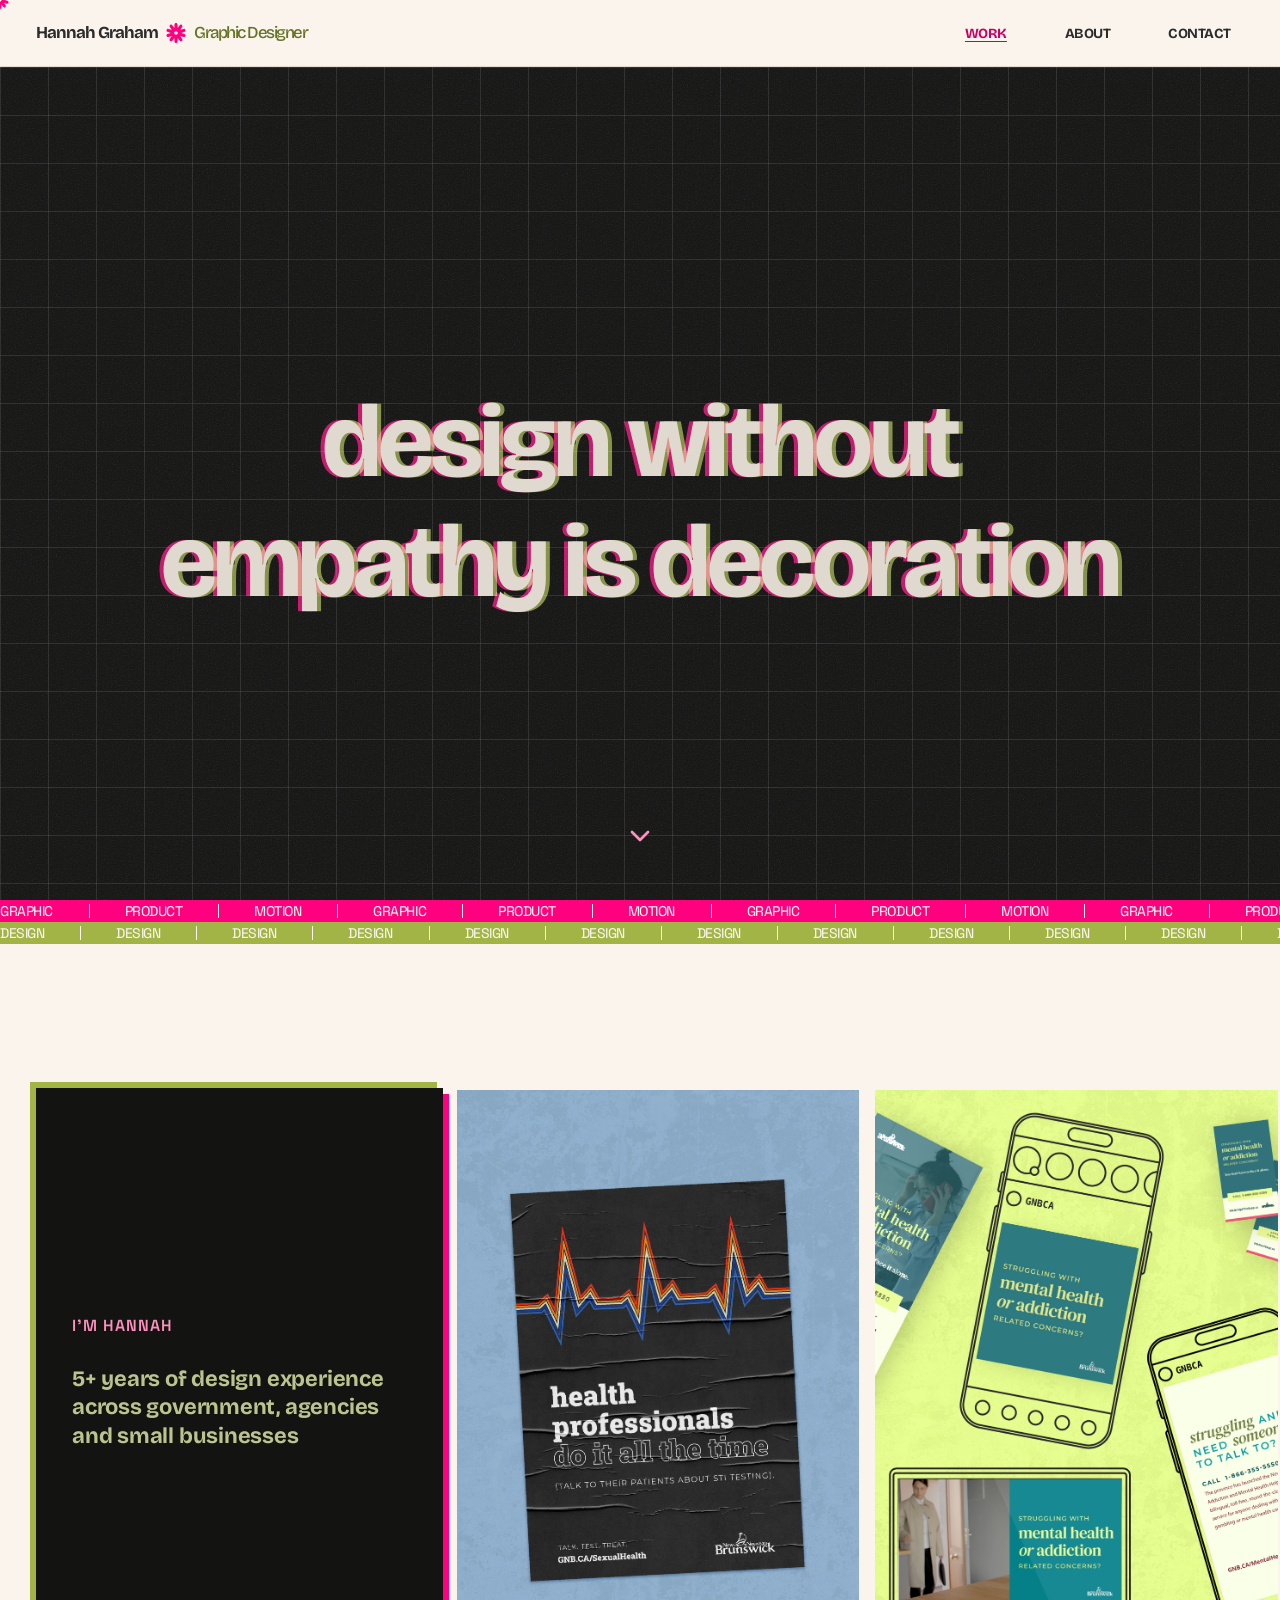
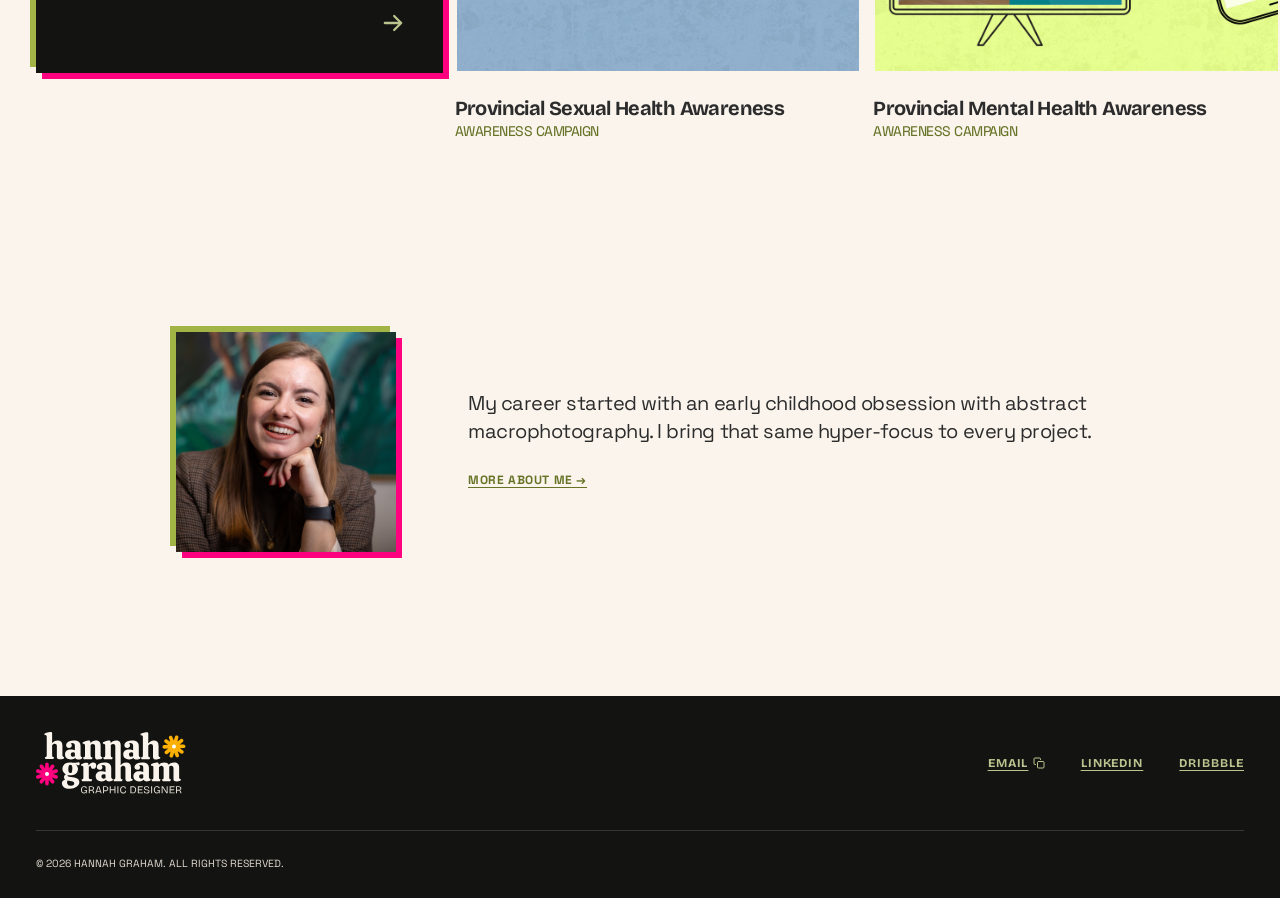
==== commit 1b99c23b: "Refresh landing page hero, cards, marquee and about teaser - Hero: sand text over pink/green glitch " ====
--- a/index.html
+++ b/index.html
@@ -21,7 +21,7 @@
   <link rel="preconnect" href="https://fonts.gstatic.com" crossorigin>
   <link href="https://fonts.googleapis.com/css2?family=Bricolage+Grotesque:opsz,wght@12..96,200..800&family=Space+Grotesk:wght@300..700&display=swap" rel="stylesheet">
 
-  <link rel="stylesheet" href="/css/style.css?v=171">
+  <link rel="stylesheet" href="/css/style.css?v=172">
 
   <!-- Google tag (gtag.js) -->
   <script async src="https://www.googletagmanager.com/gtag/js?id=G-DXP7KQ58ZQ"></script>
@@ -97,25 +97,24 @@
         <span class="home-hero__heading-text">design <br class="home-hero__break">without<br>empathy is <br class="home-hero__break">decoration</span>
         <span class="home-hero__heading-glow" aria-hidden="true">design <br class="home-hero__break">without<br>empathy is <br class="home-hero__break">decoration</span>
         <span class="home-hero__heading-glitch home-hero__heading-glitch--pink" aria-hidden="true">design <br class="home-hero__break">without<br>empathy is <br class="home-hero__break">decoration</span>
-        <span class="home-hero__heading-glitch home-hero__heading-glitch--yellow" aria-hidden="true">design <br class="home-hero__break">without<br>empathy is <br class="home-hero__break">decoration</span>
+        <span class="home-hero__heading-glitch home-hero__heading-glitch--green" aria-hidden="true">design <br class="home-hero__break">without<br>empathy is <br class="home-hero__break">decoration</span>
       </h1>
       <span class="home-hero__scroll-cue" aria-hidden="true">
         <svg viewBox="0 0 24 24" fill="none" stroke="currentColor" stroke-width="2" stroke-linecap="round" stroke-linejoin="round"><path d="M6 9l6 6 6-6"></path></svg>
       </span>
-      <div class="home-hero__scanlines" aria-hidden="true"></div>
     </section>
 
     <!-- Discipline marquee — JS duplicates each of these one-set tracks
          enough times to guarantee no gap at the loop point regardless of
          viewport width, see main.js. Two rows, opposite scroll direction:
          the top row cycles the other disciplines, the bottom row is a
-         single repeating "Design" (bold), per feedback. -->
+         single repeating "Design", per feedback. -->
     <div class="marquee" aria-hidden="true">
       <div class="marquee__track">
         <span>Graphic</span><span>Product</span><span>Motion</span>
       </div>
     </div>
-    <div class="marquee marquee--reverse marquee--bold" aria-hidden="true">
+    <div class="marquee marquee--reverse" aria-hidden="true">
       <div class="marquee__track">
         <span>Design</span>
       </div>
@@ -151,7 +150,7 @@
         </a>
 
         <a class="project-card" href="/pages/myhealthnb-launch.html" data-cursor-label="View project">
-          <img src="/assets/myhealthnb-launch/tv-launch1.jpg" alt="TV mockup of the MyHealthNB launch film reading 'Putting health care in your hands', on a teal background.">
+          <img src="/assets/myhealthnb-launch/myhealthnb-cover.jpg" alt="TV mockup showing the MyHealthNB app on two phones beside the line 'Putting health care in your hands', on a textured dark green background.">
           <div class="project-card__caption">
             <h3>MyHealthNB Launch</h3>
             <p>Launch Campaign</p>
@@ -170,8 +169,13 @@
 
     <!-- About teaser -->
     <section class="home-about-teaser">
+      <!-- Hover flips the photo to a personal side, per feedback — see
+           .home-about-teaser__flip in style.css. -->
       <div class="home-about-teaser__photo">
-        <img src="/assets/headshot1.jpg" alt="Headshot of the designer, Hannah Graham. She is laughing, resting her chin on her hand, against a blurred green painted background.">
+        <div class="home-about-teaser__flip">
+          <img class="home-about-teaser__face" src="/assets/headshot1.jpg" alt="Headshot of the designer, Hannah Graham. She is laughing, resting her chin on her hand, against a blurred green painted background.">
+          <img class="home-about-teaser__face home-about-teaser__face--back" src="/assets/storr.webp" alt="Hannah smiling on a hiking trail beneath the rocky cliffs of the Old Man of Storr, Isle of Skye, Scotland." loading="lazy">
+        </div>
       </div>
       <div class="home-about-teaser__copy">
         <p>My career started with an early childhood obsession with abstract macrophotography. I bring that same hyper-focus to every project.</p>
@@ -207,6 +211,6 @@
     <img id="lightbox__img" src="" alt="">
   </div>
 
-  <script src="/js/main.js?v=27"></script>
+  <script src="/js/main.js?v=28"></script>
 </body>
 </html>
--- a/css/style.css
+++ b/css/style.css
@@ -2731,28 +2731,6 @@
   background-size: 260px 260px;
   animation: home-hero-grain 0.6s steps(4) infinite;
 }
-/* CRT scanlines + vignette, layered on a separate real element (not
-   folded into the grain ::after) so they stay static while the grain
-   above jitters — real scanlines don't drift, only the film grain does.
-   A plain last-child div, not another pseudo-element: ::after is always
-   painted last regardless of source order, so this only needs to come
-   after the heading/scroll-cue in the markup to sit above them, same
-   paint-order logic the grain ::after's own comment documents. Together
-   with the grid background already on this section, this is what reads
-   as 80s/90s CRT-tech rather than just "a dark hero with noise." */
-.home-hero__scanlines {
-  position: absolute;
-  inset: 0;
-  pointer-events: none;
-  background-image:
-    repeating-linear-gradient(to bottom,
-      rgba(0, 0, 0, 0.28) 0px,
-      rgba(0, 0, 0, 0.28) 1px,
-      transparent 1px,
-      transparent 3px
-    ),
-    radial-gradient(ellipse at 50% 50%, transparent 45%, rgba(0, 0, 0, 0.45) 100%);
-}
 /* Fixed px offsets, not % — % on a translate is relative to THIS
    element's own box (the full hero, 1000px+ tall), not the 260px noise
    tile, so what looked like a small jitter was actually shifting the
@@ -2816,7 +2794,7 @@
      any more; nothing to constrain now that line breaks are explicit. */
   font-size: clamp(4.25rem, 2.95rem + 5.546vw, 6.5rem);
   line-height: 1.15;
-  letter-spacing: -0.0417em; /* Hero tier: -3px at 72px, expressed as em, per STYLE.md */
+  letter-spacing: -0.03em; /* loosened slightly from the Hero tier's -0.0417em (-3px at 72px) per feedback, for legibility — see STYLE.md */
 }
 /* Explicit line-break control, decoupled from font-size — shown (mobile/
    tablet, 4-line layout) by default, hidden (desktop, 2-line layout) at
@@ -2853,21 +2831,28 @@
   background-clip: text;
   color: transparent;
 }
-/* Ambient glow — always on (per earlier feedback, this used to only
-   flare up on hover from a much subtler resting state), and now flares
-   further still on hover on top of that constant base — per feedback,
-   stronger blur/opacity than the always-on level. */
+/* Spotlight glow, per feedback — hidden at rest, and only revealed in a
+   soft ~250px circle that trails the cursor (or finger, on touch) while
+   over the heading. main.js sets --spot-x/--spot-y (relative to this
+   layer's own box) and toggles .is-spotlit on the heading. The layer is
+   oversized by 100px on every side (negative inset + matching padding,
+   so the text inside still lines up exactly with the real text): a mask
+   only covers its own element's box, so without the extra room the
+   blurred halo got clipped flat wherever it spilled past the heading. */
 .home-hero__heading-glow {
   position: absolute;
-  inset: 0;
+  inset: -100px;
+  padding: 100px;
+  background-origin: content-box; /* keep the gradient's stops spanning the text, not the extra padding */
   pointer-events: none;
   mix-blend-mode: hard-light;
   filter: blur(28px);
-  opacity: 0.85;
-  transition: filter 0.4s ease, opacity 0.4s ease;
-}
-.home-hero__heading:hover .home-hero__heading-glow {
-  filter: blur(40px);
+  opacity: 0;
+  -webkit-mask-image: radial-gradient(circle 125px at var(--spot-x, 50%) var(--spot-y, 50%), black 30%, transparent 100%);
+  mask-image: radial-gradient(circle 125px at var(--spot-x, 50%) var(--spot-y, 50%), black 30%, transparent 100%);
+  transition: opacity 0.3s ease-in-out;
+}
+.home-hero__heading.is-spotlit .home-hero__heading-glow {
   opacity: 1;
 }
 
@@ -2877,8 +2862,7 @@
    technique as the glow layer above, but clipped to flat colours instead
    of the rainbow gradient (a true colour-channel split reads as solid
    fringes at the letter edges, not another gradient). Uses the site's
-   own palette (pink + yellow, both already gradient stops elsewhere on
-   this heading) rather than literal red/cyan. Static offset, no
+   own brand palette (pink + green) rather than literal red/cyan. Static offset, no
    animation — an earlier drifting version read as unwanted constant
    motion, per feedback ("don't like the movement"); the fringe itself
    stays, it just doesn't move. screen blend mode is what makes the
@@ -2904,12 +2888,26 @@
      getComputedStyle: backgroundClip came back "border-box"). */
   background-color: var(--color-pink);
   opacity: 0.75;
-  transform: translate(-4px, 2px);
-}
-.home-hero__heading-glitch--yellow {
-  background-color: var(--color-yellow); /* background-color, not the shorthand — see .home-hero__heading-glitch--pink's comment */
+  transform: translate(-4px, 0); /* horizontal-only split, per feedback */
+}
+.home-hero__heading-glitch--green {
+  background-color: var(--color-green); /* brand green, per feedback (was yellow); background-color, not the shorthand — see .home-hero__heading-glitch--pink's comment */
   opacity: 0.75;
-  transform: translate(4px, -2px);
+  transform: translate(4px, 0);
+}
+/* Real text painted above the glow + glitch layers, per feedback (copy
+   needed to be more legible) — the absolutely-positioned duplicates
+   otherwise paint over it, blurring and washing out the letterforms. The
+   glitch fringe still shows where its offset pokes past the glyph edges.
+   Solid sand rather than the shared gradient, per feedback (cream was
+   tried first but read as pure white against the near-black hero) — the
+   glow layer keeps the gradient, so the colour now lives in the spotlight
+   halo and the fringe around light letterforms. */
+.home-hero__heading-text {
+  position: relative;
+  z-index: 1;
+  background: none;
+  color: var(--color-sand);
 }
 
 .home-hero__scroll-cue {
@@ -2939,7 +2937,7 @@
 .marquee {
   overflow: hidden;
   background: var(--color-pink); /* per feedback, was --color-green-light */
-  padding: 4px 0; /* 24px total band height, per feedback — 16px text (1rem @ line-height:1, see .marquee__track span below) + 4px top/bottom */
+  padding: 4px 0; /* 22px total band height — 14px text (0.875rem @ line-height:1, see .marquee__track span below) + 4px top/bottom */
 }
 .marquee__track {
   display: flex;
@@ -2961,12 +2959,6 @@
   animation-direction: reverse;
   animation-duration: 160s; /* significantly slower, per feedback — was 55s */
 }
-/* Bottom row is a single repeating word, always emphasized — every span
-   is bold, not just one "current" one, so this is a track-level modifier
-   rather than the old single-word .is-current class. */
-.marquee--bold .marquee__track span {
-  font-weight: 700;
-}
 /* Hovering OR clicking either row pauses BOTH rows together, not just
    the one interacted with — see main.js, which toggles this class on
    both .marquee elements at once regardless of which one triggered it.
@@ -2979,13 +2971,13 @@
 .marquee__track span {
   position: relative;
   font-family: var(--font-body);
-  font-size: 1rem;
+  /* Same type treatment as the project cards' labels (.project-card__caption p,
+     e.g. "AWARENESS CAMPAIGN"), per feedback — was the Eyebrow tier (16px,
+     600, +0.0625em), and the bottom "Design" row was bold on top of that. */
+  font-size: 0.875rem; /* Labels tier: 14px */
   line-height: 1; /* was the browser default (~1.4-1.5) — that alone was most of the old ~78px band height */
-  /* Eyebrow tier weight (600), per STYLE.md — was 500, an accidental
-     near-miss of Eyebrow given this already shares its 16px size and
-     0.0625em letter-spacing; simplified to match exactly, per feedback. */
-  font-weight: 600;
-  letter-spacing: 0.0625em;
+  font-weight: 440;
+  letter-spacing: -0.03rem; /* matches the labels exactly: they inherit body's -3% as an already-computed length (-0.48px, i.e. 3% of the 16px root), not re-scaled to their own 14px */
   text-transform: uppercase;
   color: var(--color-cream); /* light text, per feedback — was --color-forest */
   white-space: nowrap;
@@ -3122,6 +3114,16 @@
   font-weight: 440;
   text-transform: uppercase;
   color: var(--color-green-dark);
+}
+/* Tighter title/label spacing on the home page's cards, per feedback —
+   the caption was inheriting body copy's 30px line-height, and since the
+   h3 is inline its line box takes that taller strut rather than its own
+   line-height, leaving a loose gap above the label. */
+.project-scroller .project-card__caption {
+  line-height: 1.2;
+}
+.project-scroller .project-card__caption p {
+  line-height: 1.2;
 }
 
 /* --- 11d. About teaser — photo + copy sit side by side at EVERY
@@ -3141,26 +3143,54 @@
   gap: var(--space-3);
   text-align: left;
 }
+/* Hovering the photo flips it like a card to a second, personal photo
+   (professional on the front, personal on the back), and flips back when
+   the pointer leaves, per feedback. The :hover sits on this outer,
+   non-rotating box rather than the rotating .home-about-teaser__flip —
+   mid-flip the rotating card is edge-on and nearly zero-width, which
+   would drop the hover and make it flicker back. */
 .home-about-teaser__photo {
   flex-shrink: 0;
   width: 72px;
+  perspective: 800px;
+}
+.home-about-teaser__flip {
+  position: relative;
   aspect-ratio: 1 / 1;
+  transform-style: preserve-3d;
+  transition: transform 0.5s ease-in-out;
+}
+.home-about-teaser__photo:hover .home-about-teaser__flip {
+  transform: rotateY(180deg);
+}
+.home-about-teaser__face {
+  position: absolute;
+  inset: 0;
+  width: 100%;
+  height: 100%;
+  object-fit: cover;
+  display: block;
   border-radius: 50%;
-  overflow: hidden;
+  -webkit-backface-visibility: hidden;
+  backface-visibility: hidden;
   /* Same offset-shadow language as the desktop version below (green
      top-left, pink bottom-right, no blur) instead of the old concentric
      ring — box-shadow follows border-radius automatically, so this
      renders as two circular offset copies behind the photo, per
-     feedback. */
+     feedback. On each face rather than the outer box, so the shadows
+     turn over with the card instead of hanging in place behind it. */
   box-shadow:
     -4px -4px 0 0 var(--color-green),
      4px  4px 0 0 var(--color-pink);
 }
-.home-about-teaser__photo img {
-  width: 100%;
-  height: 100%;
-  object-fit: cover;
-  display: block;
+/* Pre-rotated 180deg so it starts facing away; once the card itself turns
+   180deg the two rotations cancel out, so this face (photo and shadows)
+   reads the right way round with no mirroring needed. */
+.home-about-teaser__face--back {
+  transform: rotateY(180deg);
+}
+@media (prefers-reduced-motion: reduce) {
+  .home-about-teaser__flip { transition: none; }
 }
 .home-about-teaser__copy p {
   font-size: 1rem;
@@ -3339,10 +3369,9 @@
   }
   .home-about-teaser__photo {
     width: 220px;
-    aspect-ratio: auto;
+  }
+  .home-about-teaser__face {
     border-radius: 0;
-    overflow: visible;
-    border: none;
     box-shadow:
       -6px -6px 0 0 var(--color-green),
        6px  6px 0 0 var(--color-pink);
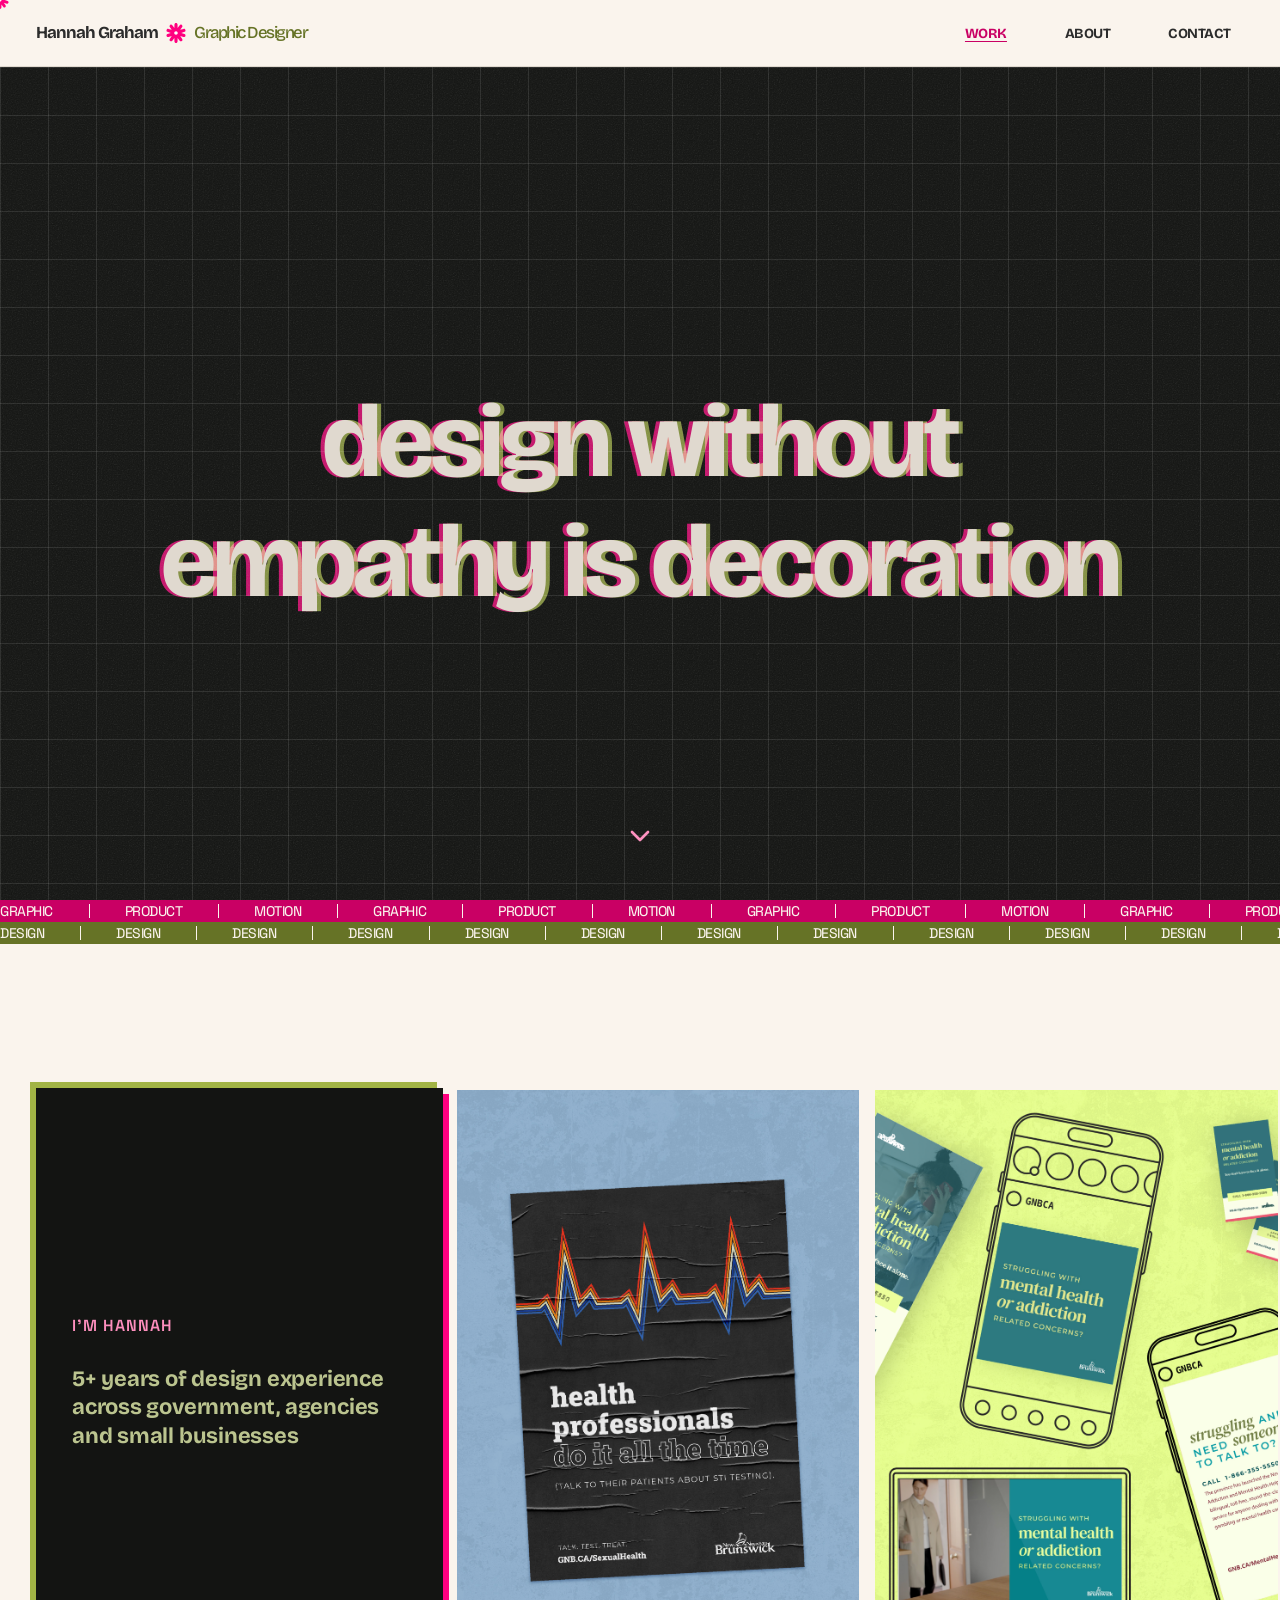
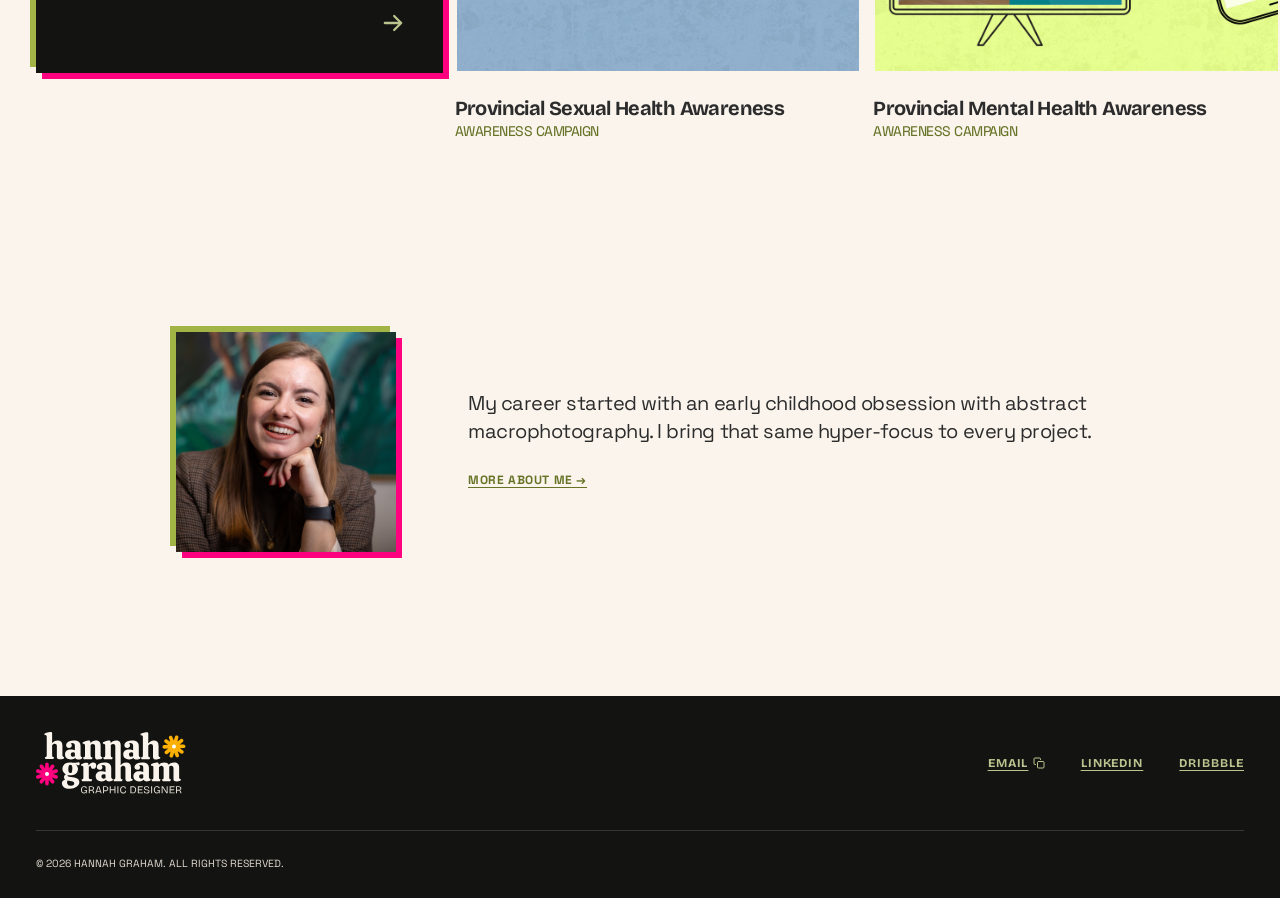
==== commit 5bbd9efe: "Use darker pink and green for the marquee bands Co-Authored-By: Claude Opus 5.5 <noreply@anthropic.c" ====
--- a/index.html
+++ b/index.html
@@ -21,7 +21,7 @@
   <link rel="preconnect" href="https://fonts.gstatic.com" crossorigin>
   <link href="https://fonts.googleapis.com/css2?family=Bricolage+Grotesque:opsz,wght@12..96,200..800&family=Space+Grotesk:wght@300..700&display=swap" rel="stylesheet">
 
-  <link rel="stylesheet" href="/css/style.css?v=172">
+  <link rel="stylesheet" href="/css/style.css?v=173">
 
   <!-- Google tag (gtag.js) -->
   <script async src="https://www.googletagmanager.com/gtag/js?id=G-DXP7KQ58ZQ"></script>
--- a/css/style.css
+++ b/css/style.css
@@ -2936,7 +2936,7 @@
 /* --- 11b. Marquee — infinite-scroll discipline strip --- */
 .marquee {
   overflow: hidden;
-  background: var(--color-pink); /* per feedback, was --color-green-light */
+  background: var(--color-pink-dark); /* darker shade per feedback — was --color-pink, before that --color-green-light */
   padding: 4px 0; /* 22px total band height — 14px text (0.875rem @ line-height:1, see .marquee__track span below) + 4px top/bottom */
 }
 .marquee__track {
@@ -2953,7 +2953,7 @@
    both distinguish it as a second, separate rhythm rather than reading
    as a continuation of the row above. */
 .marquee--reverse {
-  background: var(--color-green);
+  background: var(--color-green-dark); /* darker shade per feedback, was --color-green */
 }
 .marquee--reverse .marquee__track {
   animation-direction: reverse;
